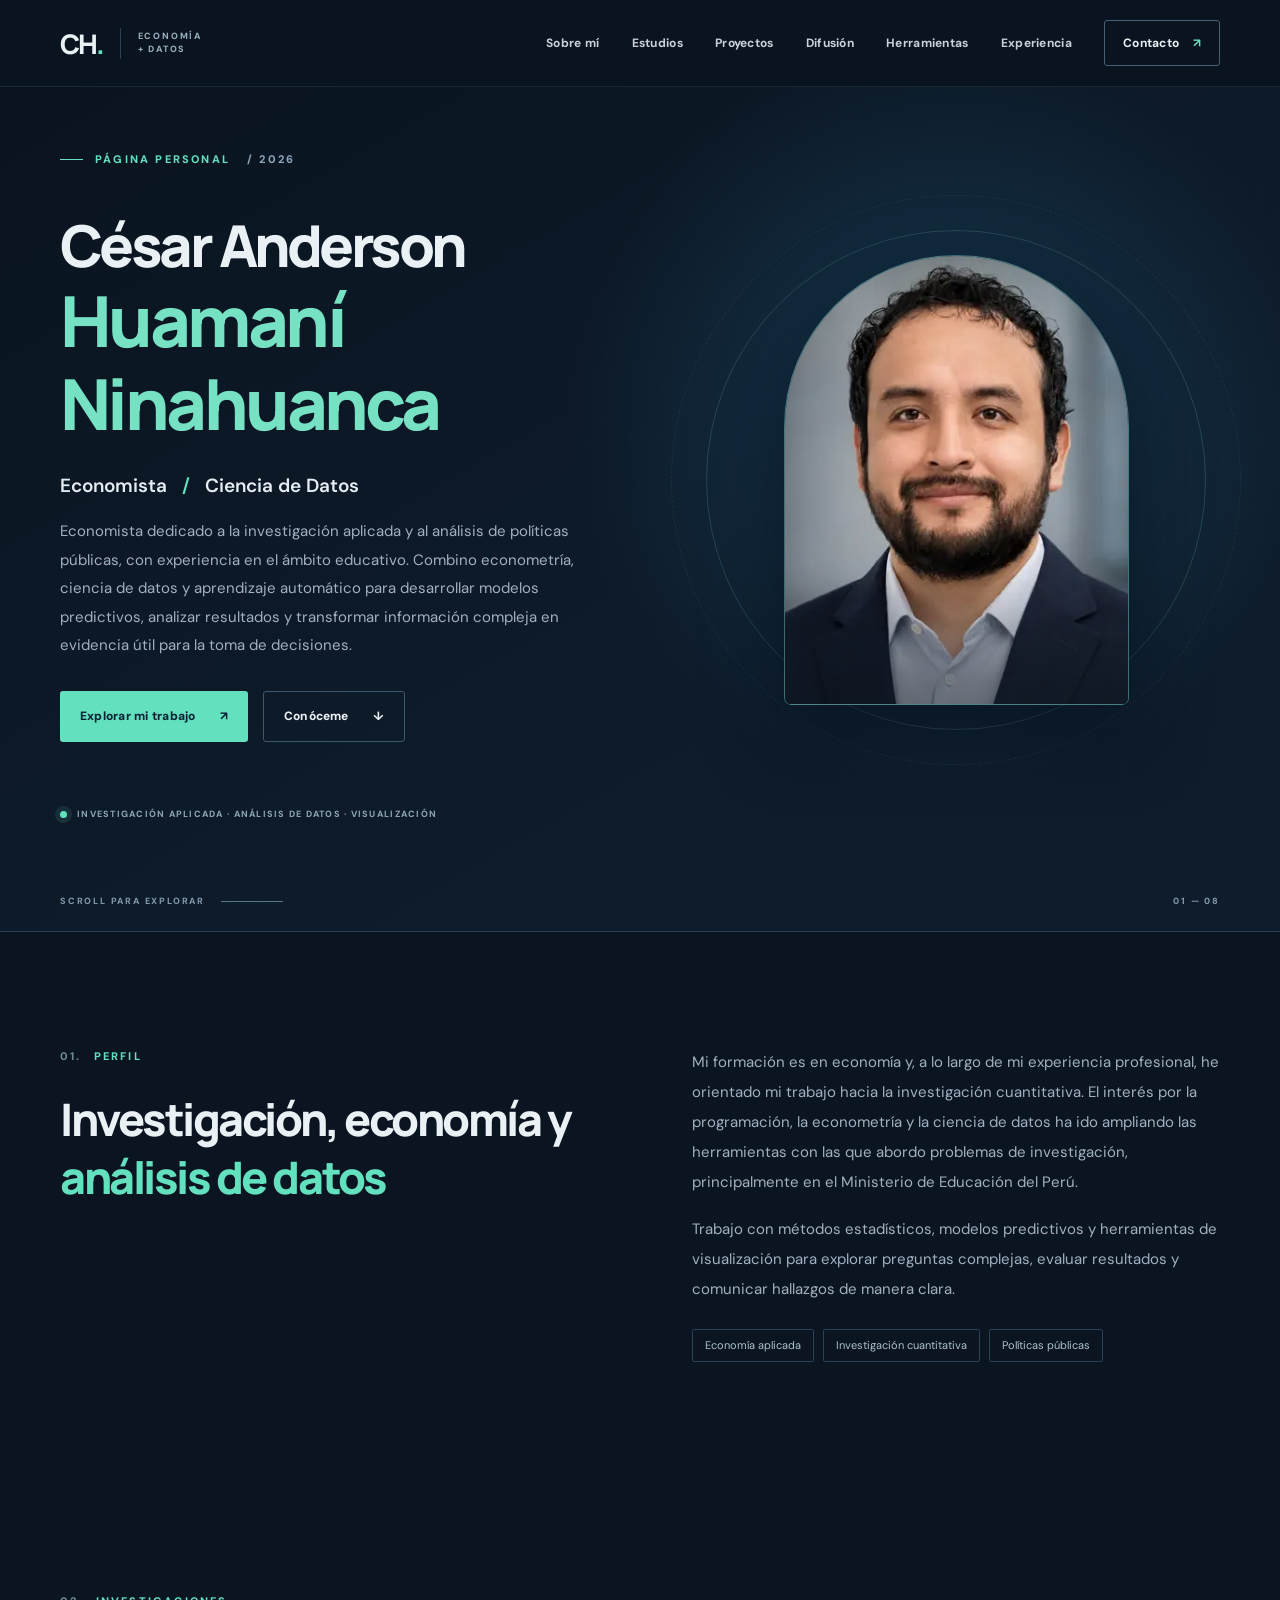
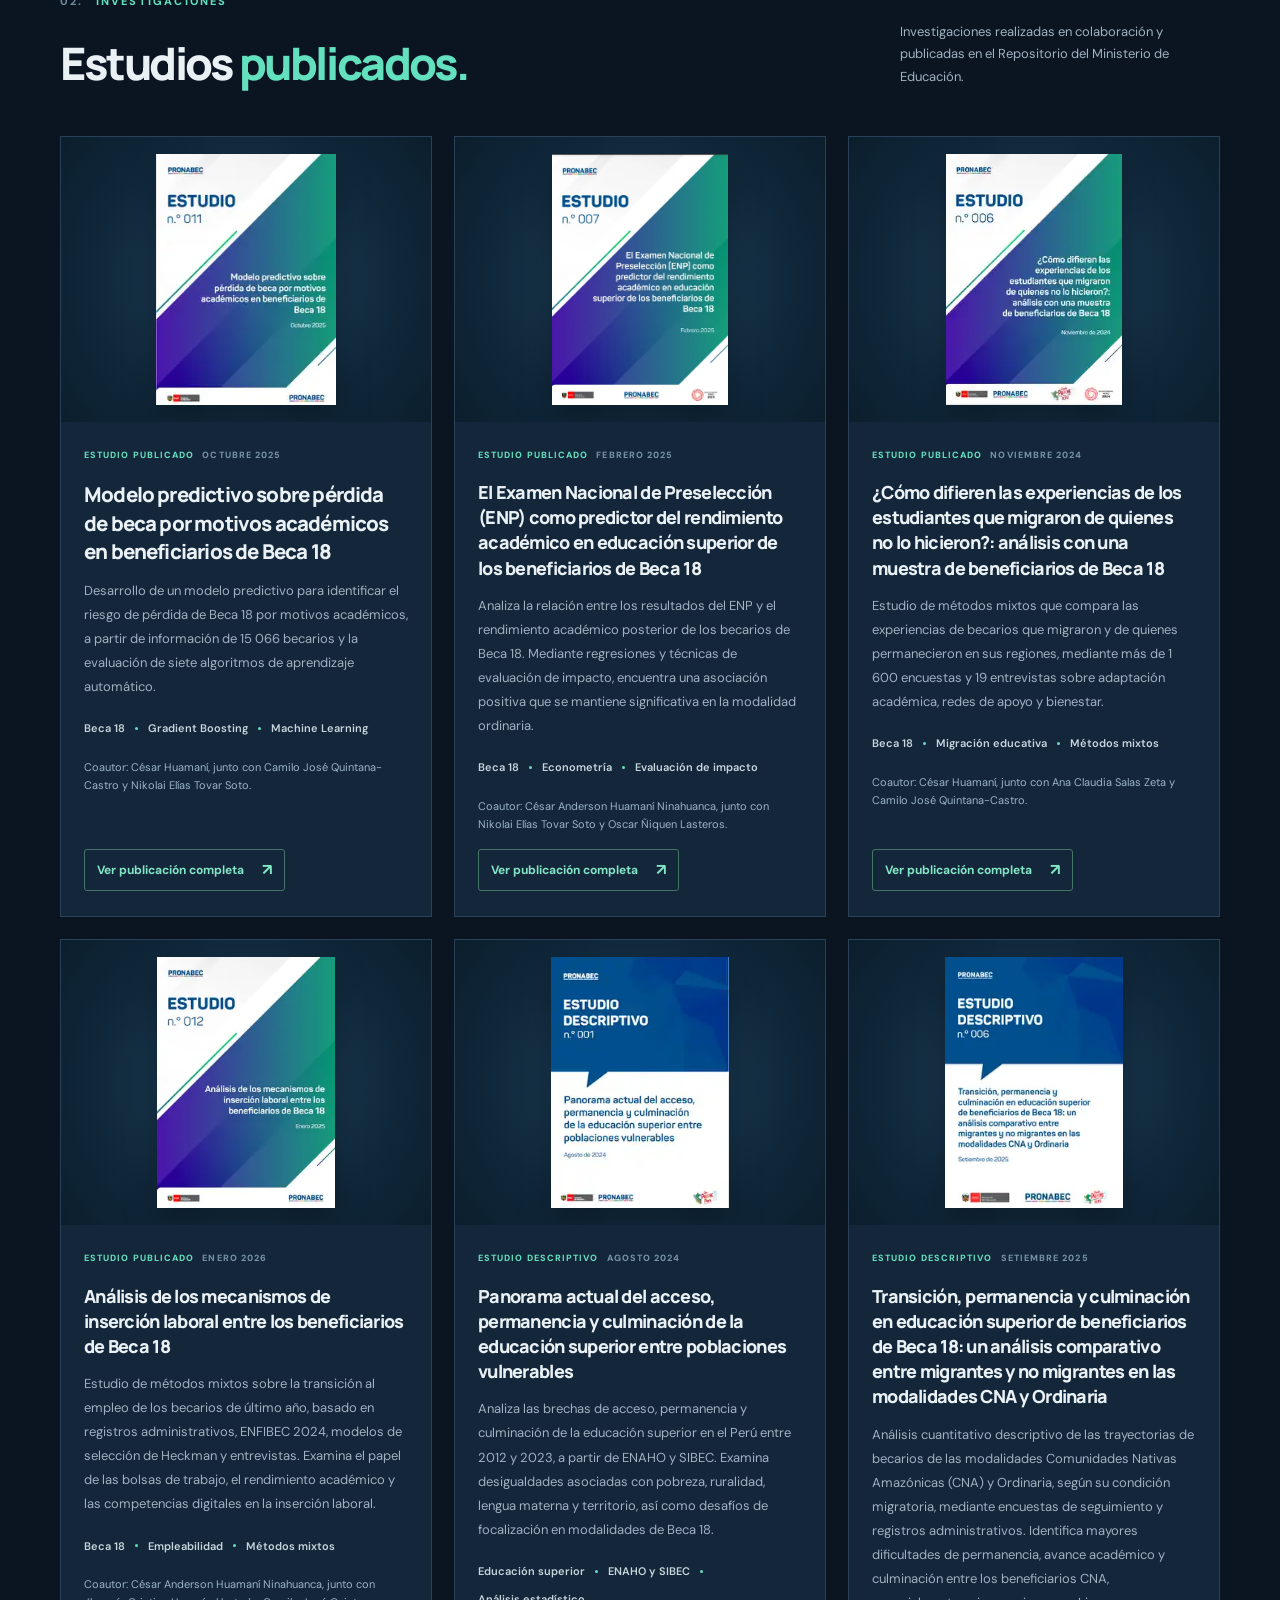
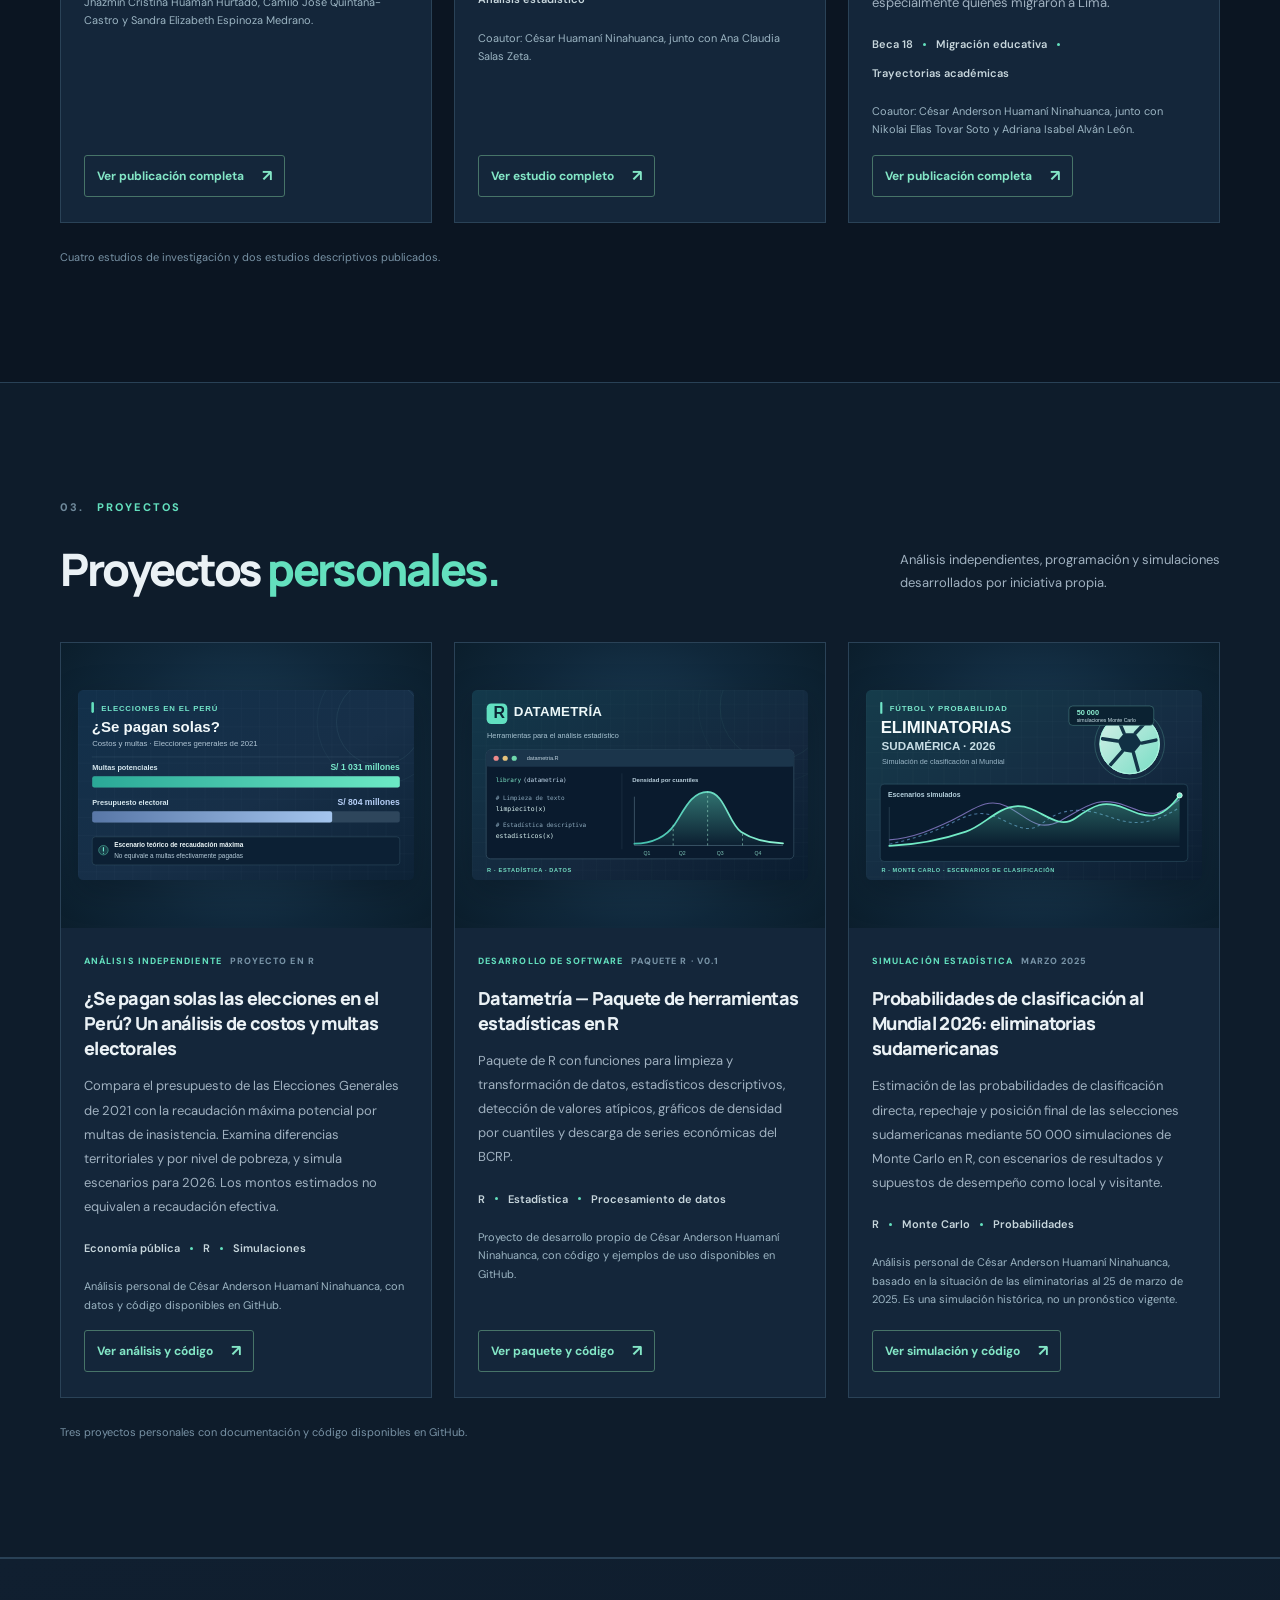
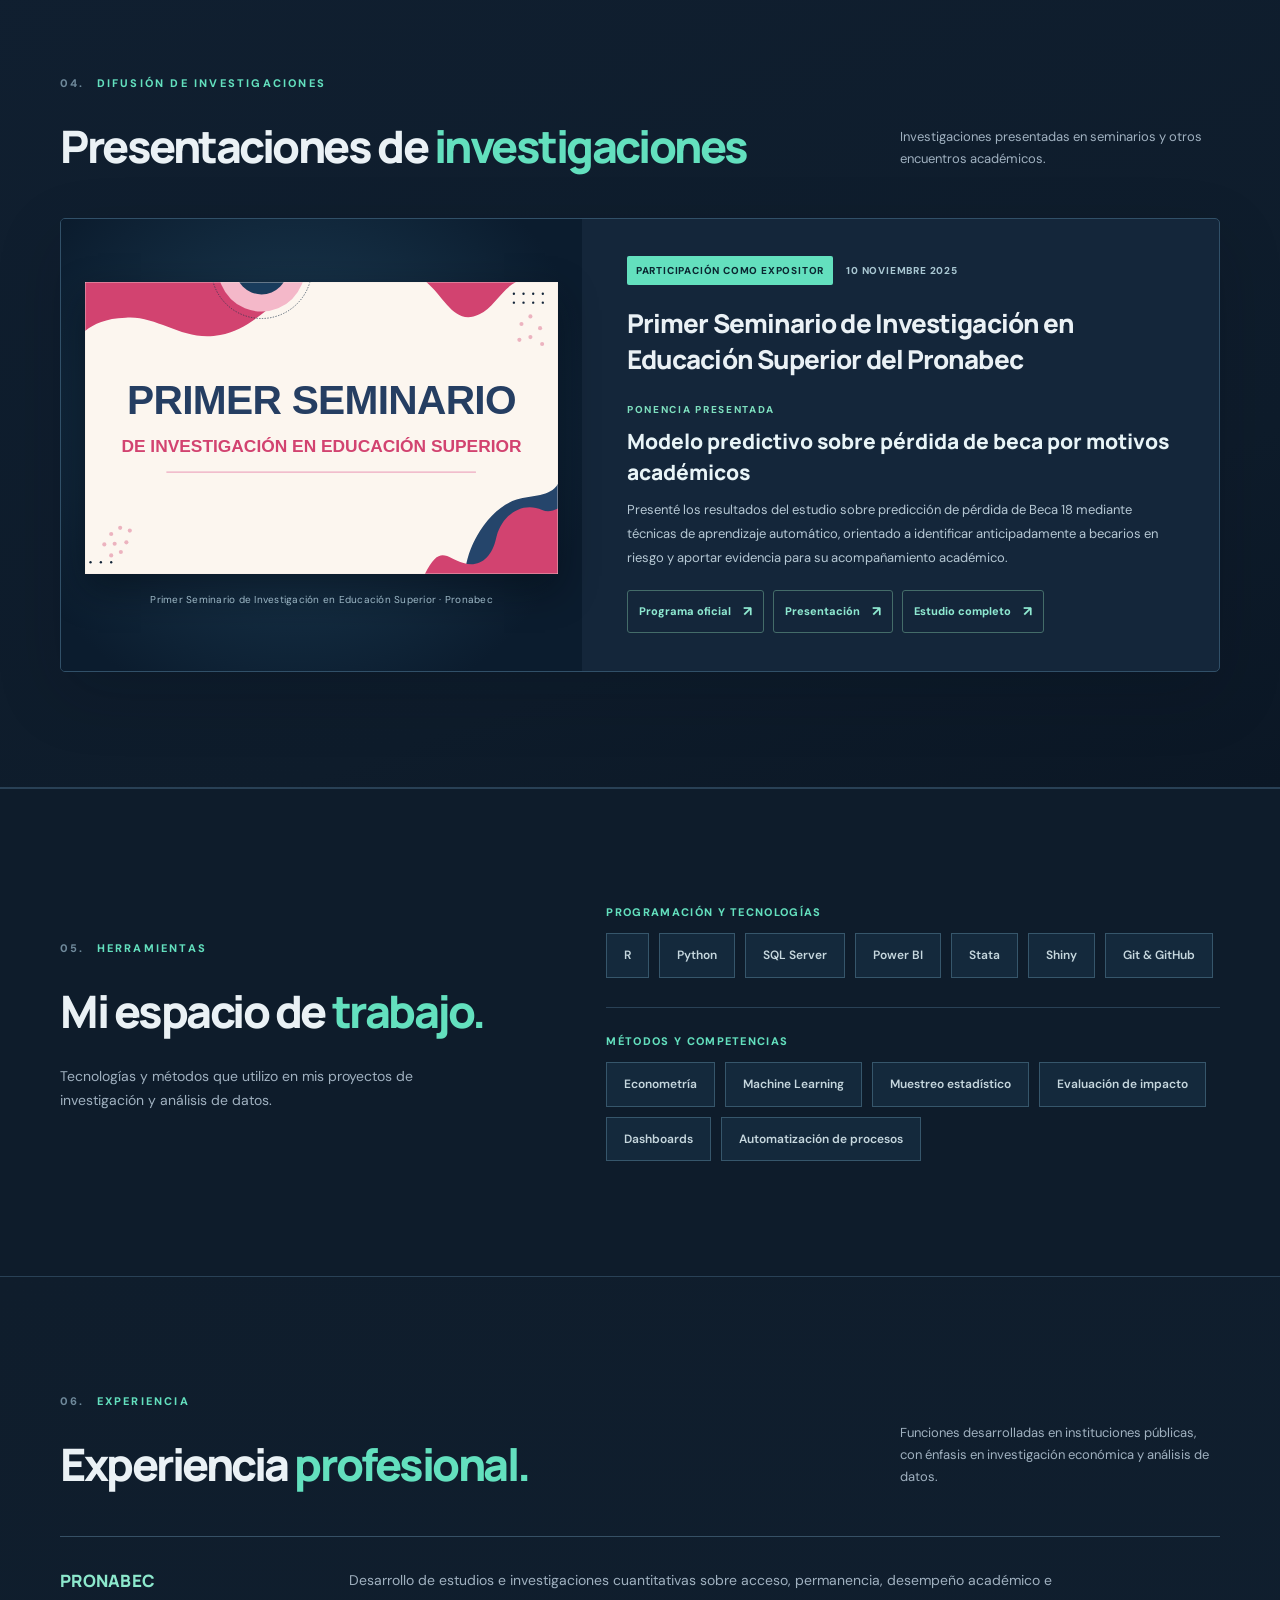
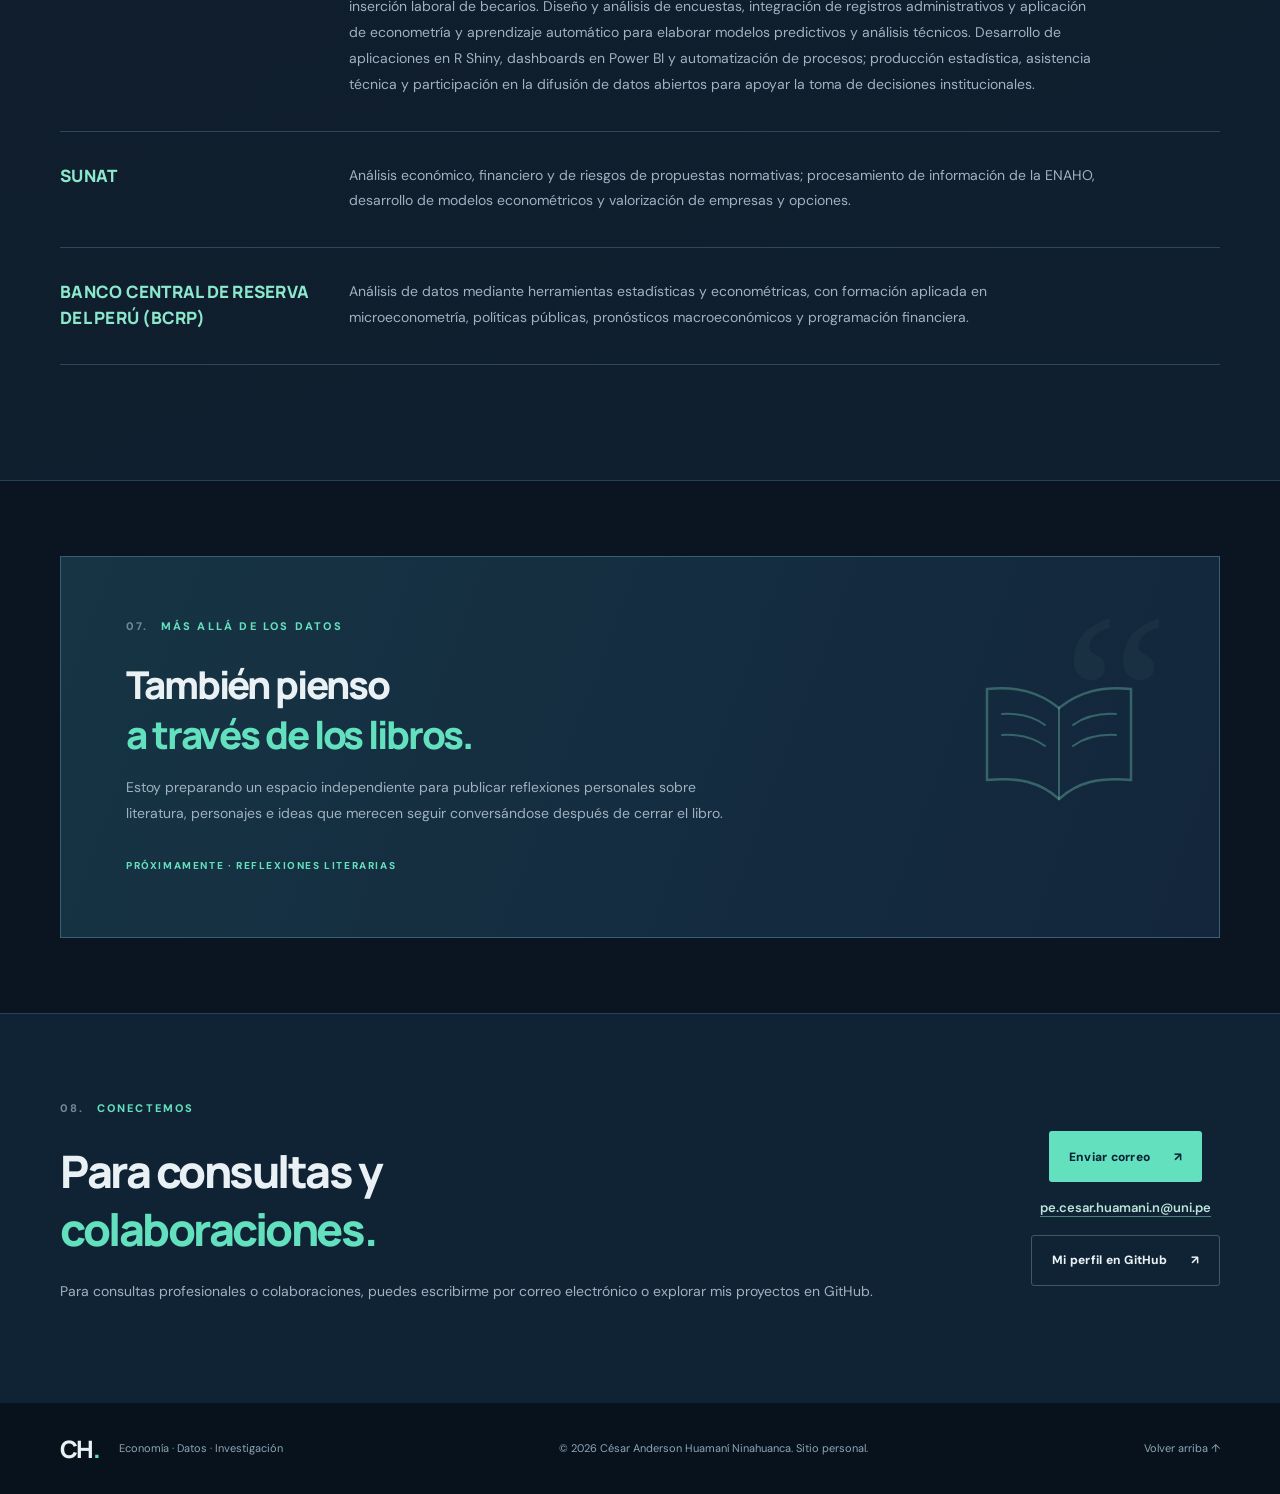
==== index.html @ 88f5f8b2 "Separar portafolio en secciones de estudios publicados y proyectos personales" ====
<!doctype html>
<html lang="es">
<head>
  <meta charset="utf-8">
  <meta name="viewport" content="width=device-width, initial-scale=1">
  <meta name="theme-color" content="#0b1522">
  <meta name="description" content="Portafolio de César Anderson Huamaní Ninahuanca: economía aplicada, investigación cuantitativa, ciencia de datos y visualización de información.">
  <meta property="og:type" content="website">
  <meta property="og:title" content="César Anderson Huamaní Ninahuanca | Economía & Ciencia de Datos">
  <meta property="og:description" content="Investigación cuantitativa, modelos predictivos y datos para comprender problemas reales.">
  <meta property="og:url" content="https://cesarahn.github.io/">
  <title>César Anderson Huamaní Ninahuanca — Economía & Ciencia de Datos</title>
  <link rel="icon" type="image/svg+xml" href="favicon.svg">
  <link rel="preconnect" href="https://fonts.googleapis.com">
  <link rel="preconnect" href="https://fonts.gstatic.com" crossorigin>
  <link href="https://fonts.googleapis.com/css2?family=DM+Sans:wght@400;500;600;700&family=Manrope:wght@400;500;600;700;800&display=swap" rel="stylesheet">
  <link rel="stylesheet" href="styles.css?v=20261116-estudios-proyectos">
  <script src="script.js" defer></script>
</head>
<body>
  <a class="skip-link" href="#inicio">Saltar al contenido</a>
  <div class="reading-progress" aria-hidden="true"></div>
  <header class="header" id="top">
    <div class="container header-inner">
      <a class="brand" href="#inicio" aria-label="César Anderson Huamaní Ninahuanca — Ir al inicio">
        <span class="brand-mark">CH<span class="brand-dot">.</span></span>
        <span class="brand-rule"></span>
        <span class="brand-caption">ECONOMÍA<br>+ DATOS</span>
      </a>
      <button class="menu-toggle" aria-expanded="false" aria-controls="nav-principal" aria-label="Abrir menú">
        <span></span><span></span><span></span>
      </button>
      <nav class="nav" id="nav-principal" aria-label="Navegación principal">
        <a href="#sobre-mi">Sobre mí</a>
        <a href="#estudios">Estudios</a>
        <a href="#proyectos">Proyectos</a>
        <a href="#difusion">Difusión</a>
        <a href="#herramientas">Herramientas</a>
        <a href="#experiencia">Experiencia</a>
        <a class="nav-contact" href="#contacto">Contacto <span aria-hidden="true">↗</span></a>
      </nav>
    </div>
  </header>

  <main id="inicio">
    <section class="hero">
      <div class="hero-pattern" aria-hidden="true"></div>
      <div class="container hero-grid">
        <div class="hero-copy">
          <div class="eyebrow"><span class="eyebrow-line"></span> PÁGINA PERSONAL <span class="eyebrow-year">/ 2026</span></div>
          <h1 class="hero-name"><span class="name-line name-given">César Anderson</span><span class="name-line name-middle">Huamaní</span><span class="name-line name-last">Ninahuanca</span></h1>
          <p class="hero-role">Economista <span class="role-separator">/</span> Ciencia de Datos</p>
          <p class="hero-description">Economista dedicado a la investigación aplicada y al análisis de políticas públicas, con experiencia en el ámbito educativo. Combino econometría, ciencia de datos y aprendizaje automático para desarrollar modelos predictivos, analizar resultados y transformar información compleja en evidencia útil para la toma de decisiones.</p>
          <div class="hero-actions">
            <a class="button button-primary" href="#estudios">Explorar mi trabajo <span aria-hidden="true">↗</span></a>
            <a class="button button-quiet" href="#sobre-mi">Conóceme <span aria-hidden="true">↓</span></a>
          </div>
          <div class="hero-bottom"><span class="pulse"></span> INVESTIGACIÓN APLICADA · ANÁLISIS DE DATOS · VISUALIZACIÓN</div>
        </div>
        <div class="hero-art" aria-label="Fotografía de perfil">
          <div class="art-orbit orbit-one" aria-hidden="true"></div>
          <div class="art-orbit orbit-two" aria-hidden="true"></div>
          <div class="portrait-frame">
            <div class="portrait-placeholder" id="portrait-fallback" aria-hidden="true">CH</div>
            <img class="portrait-photo" id="portrait-photo" src="assets/retrato-cesar-huamani.webp" alt="Retrato profesional de César Anderson Huamaní Ninahuanca" width="480" height="480" loading="eager" fetchpriority="high" decoding="async">
          </div>
        </div>
      </div>
      <div class="container hero-index"><span>SCROLL PARA EXPLORAR</span><span class="scroll-line"></span><span>01 — 08</span></div>
    </section>

    <section class="section section-about" id="sobre-mi">
      <div class="container about-grid">
        <div>
          <p class="section-kicker"><span>01.</span> PERFIL</p>
          <h2>Investigación, economía y<br><em>análisis de datos</em></h2>
        </div>
        <div class="about-copy">
          <p>Mi formación es en economía y, a lo largo de mi experiencia profesional, he orientado mi trabajo hacia la investigación cuantitativa. El interés por la programación, la econometría y la ciencia de datos ha ido ampliando las herramientas con las que abordo problemas de investigación, principalmente en el Ministerio de Educación del Perú.</p>
          <p>Trabajo con métodos estadísticos, modelos predictivos y herramientas de visualización para explorar preguntas complejas, evaluar resultados y comunicar hallazgos de manera clara.</p>
          <div class="about-tags"><span>Economía aplicada</span><span>Investigación cuantitativa</span><span>Políticas públicas</span></div>
        </div>
      </div>
    </section>


    <section class="section section-work section-studies" id="estudios">
      <div class="container">
        <div class="section-heading">
          <div>
            <p class="section-kicker"><span>02.</span> INVESTIGACIONES</p>
            <h2>Estudios <em>publicados.</em></h2>
          </div>
          <p>Investigaciones realizadas en colaboración y publicadas en el Repositorio del Ministerio de Educación.</p>
        </div>
        <div class="projects-grid">
          <article class="project-card project-primary">
            <div class="project-art project-art-cover">
              <img src="assets/estudio-011-portada.webp" alt="Portada del Estudio n.º 011 del Pronabec: Modelo predictivo sobre pérdida de beca por motivos académicos en beneficiarios de Beca 18, octubre de 2025" loading="lazy" width="220" height="306">
            </div>
            <div class="project-content">
              <div class="project-meta"><span>ESTUDIO PUBLICADO</span><span>OCTUBRE 2025</span></div>
              <h3>Modelo predictivo sobre pérdida de beca por motivos académicos en beneficiarios de Beca 18</h3>
              <p>Desarrollo de un modelo predictivo para identificar el riesgo de pérdida de Beca 18 por motivos académicos, a partir de información de 15 066 becarios y la evaluación de siete algoritmos de aprendizaje automático.</p>
              <div class="project-tools"><span>Beca 18</span> <i></i> <span>Gradient Boosting</span> <i></i> <span>Machine Learning</span></div>
              <p class="project-authorship">Coautor: César Huamaní, junto con Camilo José Quintana-Castro y Nikolai Elías Tovar Soto.</p>
              <a class="project-publication-link" href="https://repositorio.minedu.gob.pe/handle/20.500.12799/11740" target="_blank" rel="noopener noreferrer" aria-label="Ver estudio publicado en el Repositorio del Ministerio de Educación (se abre en otra pestaña)">Ver publicación completa <span aria-hidden="true">↗</span></a>
            </div>
          </article>
          <article class="project-card project-study-enp">
            <div class="project-art project-art-cover">
              <img src="assets/estudio-007-portada.webp" alt="Portada del Estudio n.º 007 del Pronabec: El Examen Nacional de Preselección como predictor del rendimiento académico de beneficiarios de Beca 18, febrero de 2025" loading="lazy" width="420" height="599">
            </div>
            <div class="project-content">
              <div class="project-meta"><span>ESTUDIO PUBLICADO</span><span>FEBRERO 2025</span></div>
              <h3>El Examen Nacional de Preselección (ENP) como predictor del rendimiento académico en educación superior de los beneficiarios de Beca 18</h3>
              <p>Analiza la relación entre los resultados del ENP y el rendimiento académico posterior de los becarios de Beca 18. Mediante regresiones y técnicas de evaluación de impacto, encuentra una asociación positiva que se mantiene significativa en la modalidad ordinaria.</p>
              <div class="project-tools"><span>Beca 18</span> <i></i> <span>Econometría</span> <i></i> <span>Evaluación de impacto</span></div>
              <p class="project-authorship">Coautor: César Anderson Huamaní Ninahuanca, junto con Nikolai Elías Tovar Soto y Oscar Ñiquen Lasteros.</p>
              <a class="project-publication-link" href="https://repositorio.minedu.gob.pe/handle/20.500.12799/11343" target="_blank" rel="noopener noreferrer" aria-label="Ver estudio del ENP publicado en el Repositorio del Ministerio de Educación (se abre en otra pestaña)">Ver publicación completa <span aria-hidden="true">↗</span></a>
            </div>
          </article>
          <article class="project-card project-study-migration">
            <div class="project-art project-art-cover">
              <img src="assets/estudio-006-portada.webp" alt="Portada del Estudio n.º 006 del Pronabec: ¿Cómo difieren las experiencias de los estudiantes que migraron de quienes no lo hicieron?, noviembre de 2024" loading="lazy" width="240" height="344">
            </div>
            <div class="project-content">
              <div class="project-meta"><span>ESTUDIO PUBLICADO</span><span>NOVIEMBRE 2024</span></div>
              <h3>¿Cómo difieren las experiencias de los estudiantes que migraron de quienes no lo hicieron?: análisis con una muestra de beneficiarios de Beca 18</h3>
              <p>Estudio de métodos mixtos que compara las experiencias de becarios que migraron y de quienes permanecieron en sus regiones, mediante más de 1 600 encuestas y 19 entrevistas sobre adaptación académica, redes de apoyo y bienestar.</p>
              <div class="project-tools"><span>Beca 18</span> <i></i> <span>Migración educativa</span> <i></i> <span>Métodos mixtos</span></div>
              <p class="project-authorship">Coautor: César Huamaní, junto con Ana Claudia Salas Zeta y Camilo José Quintana-Castro.</p>
              <a class="project-publication-link" href="https://repositorio.minedu.gob.pe/handle/20.500.12799/10789" target="_blank" rel="noopener noreferrer" aria-label="Ver Estudio 006 publicado en el Repositorio del Ministerio de Educación (se abre en otra pestaña)">Ver publicación completa <span aria-hidden="true">↗</span></a>
            </div>
          </article>
          <article class="project-card project-study-employment">
            <div class="project-art project-art-cover">
              <img src="assets/estudio-012-portada.webp" alt="Portada del Estudio n.º 012 del Pronabec: Análisis de los mecanismos de inserción laboral entre los beneficiarios de Beca 18; la portada indica enero de 2025" loading="lazy" width="240" height="340">
            </div>
            <div class="project-content">
              <div class="project-meta"><span>ESTUDIO PUBLICADO</span><span>ENERO 2026</span></div>
              <h3>Análisis de los mecanismos de inserción laboral entre los beneficiarios de Beca 18</h3>
              <p>Estudio de métodos mixtos sobre la transición al empleo de los becarios de último año, basado en registros administrativos, ENFIBEC 2024, modelos de selección de Heckman y entrevistas. Examina el papel de las bolsas de trabajo, el rendimiento académico y las competencias digitales en la inserción laboral.</p>
              <div class="project-tools"><span>Beca 18</span> <i></i> <span>Empleabilidad</span> <i></i> <span>Métodos mixtos</span></div>
              <p class="project-authorship">Coautor: César Anderson Huamaní Ninahuanca, junto con Jhazmín Cristina Huamán Hurtado, Camilo José Quintana-Castro y Sandra Elizabeth Espinoza Medrano.</p>
              <a class="project-publication-link" href="https://repositorio.minedu.gob.pe/handle/20.500.12799/12114" target="_blank" rel="noopener noreferrer" aria-label="Ver Estudio 012 publicado en el Repositorio del Ministerio de Educación (se abre en otra pestaña)">Ver publicación completa <span aria-hidden="true">↗</span></a>
            </div>
          </article>
          <article class="project-card project-study-migration project-study-descriptive-001">
            <div class="project-art project-art-cover">
              <img src="assets/reporte-estadistico-001-portada.webp" alt="Portada del Estudio descriptivo n.º 001 de Pronabec: Panorama actual del acceso, permanencia y culminación de la educación superior entre poblaciones vulnerables, agosto de 2024" loading="lazy" width="240" height="340">
            </div>
            <div class="project-content">
              <div class="project-meta"><span>ESTUDIO DESCRIPTIVO</span><span>AGOSTO 2024</span></div>
              <h3>Panorama actual del acceso, permanencia y culminación de la educación superior entre poblaciones vulnerables</h3>
              <p>Analiza las brechas de acceso, permanencia y culminación de la educación superior en el Perú entre 2012 y 2023, a partir de ENAHO y SIBEC. Examina desigualdades asociadas con pobreza, ruralidad, lengua materna y territorio, así como desafíos de focalización en modalidades de Beca 18.</p>
              <div class="project-tools"><span>Educación superior</span> <i></i> <span>ENAHO y SIBEC</span> <i></i> <span>Análisis estadístico</span></div>
              <p class="project-authorship">Coautor: César Huamaní Ninahuanca, junto con Ana Claudia Salas Zeta.</p>
              <a class="project-publication-link" href="https://repositorio.minedu.gob.pe/handle/20.500.12799/10666" target="_blank" rel="noopener noreferrer" aria-label="Ver Estudio descriptivo 001 publicado en el Repositorio del Ministerio de Educación (se abre en otra pestaña)">Ver estudio completo <span aria-hidden="true">↗</span></a>
            </div>
          </article>
          <article class="project-card project-study-migration project-study-cna">
            <div class="project-art project-art-cover">
              <img src="assets/estudio-descriptivo-006-portada.webp" alt="Portada del Estudio descriptivo n.º 006 de Pronabec: Transición, permanencia y culminación en educación superior de beneficiarios de Beca 18, setiembre de 2025" loading="lazy" width="220" height="311">
            </div>
            <div class="project-content">
              <div class="project-meta"><span>ESTUDIO DESCRIPTIVO</span><span>SETIEMBRE 2025</span></div>
              <h3>Transición, permanencia y culminación en educación superior de beneficiarios de Beca 18: un análisis comparativo entre migrantes y no migrantes en las modalidades CNA y Ordinaria</h3>
              <p>Análisis cuantitativo descriptivo de las trayectorias de becarios de las modalidades Comunidades Nativas Amazónicas (CNA) y Ordinaria, según su condición migratoria, mediante encuestas de seguimiento y registros administrativos. Identifica mayores dificultades de permanencia, avance académico y culminación entre los beneficiarios CNA, especialmente quienes migraron a Lima.</p>
              <div class="project-tools"><span>Beca 18</span> <i></i> <span>Migración educativa</span> <i></i> <span>Trayectorias académicas</span></div>
              <p class="project-authorship">Coautor: César Anderson Huamaní Ninahuanca, junto con Nikolai Elías Tovar Soto y Adriana Isabel Alván León.</p>
              <a class="project-publication-link" href="https://repositorio.minedu.gob.pe/handle/20.500.12799/11707" target="_blank" rel="noopener noreferrer" aria-label="Ver estudio descriptivo 006 publicado en el Repositorio del Ministerio de Educación (se abre en otra pestaña)">Ver publicación completa <span aria-hidden="true">↗</span></a>
            </div>
          </article>
        </div>
        <p class="projects-note">Cuatro estudios de investigación y dos estudios descriptivos publicados.</p>
      </div>
    </section>

    <section class="section section-work section-projects" id="proyectos">
      <div class="container">
        <div class="section-heading">
          <div>
            <p class="section-kicker"><span>03.</span> PROYECTOS</p>
            <h2>Proyectos <em>personales.</em></h2>
          </div>
          <p>Análisis independientes, programación y simulaciones desarrollados por iniciativa propia.</p>
        </div>
        <div class="projects-grid">
          <article class="project-card project-independent">
            <div class="project-art project-art-election">
              <img src="assets/elecciones-costos-multas.svg" alt="Gráfico del análisis electoral 2021: multas potenciales de S/ 1 031 millones frente a un presupuesto electoral de S/ 804 millones; no es recaudación efectiva" loading="lazy" width="780" height="440">
            </div>
            <div class="project-content">
              <div class="project-meta"><span>ANÁLISIS INDEPENDIENTE</span><span>PROYECTO EN R</span></div>
              <h3>¿Se pagan solas las elecciones en el Perú? Un análisis de costos y multas electorales</h3>
              <p>Compara el presupuesto de las Elecciones Generales de 2021 con la recaudación máxima potencial por multas de inasistencia. Examina diferencias territoriales y por nivel de pobreza, y simula escenarios para 2026. Los montos estimados no equivalen a recaudación efectiva.</p>
              <div class="project-tools"><span>Economía pública</span> <i></i> <span>R</span> <i></i> <span>Simulaciones</span></div>
              <p class="project-authorship">Análisis personal de César Anderson Huamaní Ninahuanca, con datos y código disponibles en GitHub.</p>
              <a class="project-publication-link" href="https://github.com/CesarAHN/se-pagan-solas-las-elecciones-en-el-peru-un-analisis-de-costos-y-multas-electorales" target="_blank" rel="noopener noreferrer" aria-label="Consultar análisis y código en GitHub (se abre en otra pestaña)">Ver análisis y código <span aria-hidden="true">↗</span></a>
            </div>
          </article>
          <article class="project-card project-datametria">
            <div class="project-art project-art-datametria">
              <img src="assets/datametria-r.svg" alt="Ilustración original del paquete Datametría: consola de R y curva de densidad estadística con divisiones por cuantiles" loading="lazy" width="780" height="440">
            </div>
            <div class="project-content">
              <div class="project-meta"><span>DESARROLLO DE SOFTWARE</span><span>PAQUETE R · V0.1</span></div>
              <h3>Datametría — Paquete de herramientas estadísticas en R</h3>
              <p>Paquete de R con funciones para limpieza y transformación de datos, estadísticos descriptivos, detección de valores atípicos, gráficos de densidad por cuantiles y descarga de series económicas del BCRP.</p>
              <div class="project-tools"><span>R</span> <i></i> <span>Estadística</span> <i></i> <span>Procesamiento de datos</span></div>
              <p class="project-authorship">Proyecto de desarrollo propio de César Anderson Huamaní Ninahuanca, con código y ejemplos de uso disponibles en GitHub.</p>
              <a class="project-publication-link" href="https://github.com/CesarAHN/datametria" target="_blank" rel="noopener noreferrer" aria-label="Ver paquete Datametría y su código en GitHub (se abre en otra pestaña)">Ver paquete y código <span aria-hidden="true">↗</span></a>
            </div>
          </article>
          <article class="project-card project-worldcup">
            <div class="project-art project-art-worldcup">
              <img src="assets/eliminatorias-montecarlo.svg" alt="Ilustración original de un balón de fútbol y una gráfica de distribuciones de probabilidad, con la etiqueta 50 000 simulaciones de Monte Carlo" loading="lazy" width="780" height="440">
            </div>
            <div class="project-content">
              <div class="project-meta"><span>SIMULACIÓN ESTADÍSTICA</span><span>MARZO 2025</span></div>
              <h3>Probabilidades de clasificación al Mundial 2026: eliminatorias sudamericanas</h3>
              <p>Estimación de las probabilidades de clasificación directa, repechaje y posición final de las selecciones sudamericanas mediante 50 000 simulaciones de Monte Carlo en R, con escenarios de resultados y supuestos de desempeño como local y visitante.</p>
              <div class="project-tools"><span>R</span> <i></i> <span>Monte Carlo</span> <i></i> <span>Probabilidades</span></div>
              <p class="project-authorship">Análisis personal de César Anderson Huamaní Ninahuanca, basado en la situación de las eliminatorias al 25 de marzo de 2025. Es una simulación histórica, no un pronóstico vigente.</p>
              <a class="project-publication-link" href="https://github.com/CesarAHN/probabilidades-eliminatorias-sudamerica-mundial-2026" target="_blank" rel="noopener noreferrer" aria-label="Ver análisis probabilístico y código de simulación en GitHub (se abre en otra pestaña)">Ver simulación y código <span aria-hidden="true">↗</span></a>
            </div>
          </article>
        </div>
        <p class="projects-note">Tres proyectos personales con documentación y código disponibles en GitHub.</p>
      </div>
    </section>


    <section class="section section-diffusion" id="difusion" aria-labelledby="difusion-title">
      <div class="container">
        <div class="section-heading">
          <div>
            <p class="section-kicker"><span>04.</span> DIFUSIÓN DE INVESTIGACIONES</p>
            <h2 id="difusion-title">Presentaciones de <em>investigaciones</em></h2>
          </div>
          <p>Investigaciones presentadas en seminarios y otros encuentros académicos.</p>
        </div>
        <article class="diffusion-feature">
          <div class="diffusion-visual">
            <img src="assets/seminario-investigacion-2025.svg" alt="Composición gráfica del Primer Seminario de Investigación en Educación Superior del Pronabec, basada en el afiche del evento" loading="lazy" width="686" height="424">
            <p class="diffusion-image-note">Primer Seminario de Investigación en Educación Superior · Pronabec</p>
          </div>
          <div class="diffusion-content">
            <div class="diffusion-meta"><span>PARTICIPACIÓN COMO EXPOSITOR</span><time datetime="2025-11-10">10 NOVIEMBRE 2025</time></div>
            <h3>Primer Seminario de Investigación en Educación Superior del Pronabec</h3>
            <p class="diffusion-field-title">PONENCIA PRESENTADA</p>
            <h4>Modelo predictivo sobre pérdida de beca por motivos académicos</h4>
            <p class="diffusion-description">Presenté los resultados del estudio sobre predicción de pérdida de Beca 18 mediante técnicas de aprendizaje automático, orientado a identificar anticipadamente a becarios en riesgo y aportar evidencia para su acompañamiento académico.</p>
            <div class="diffusion-links">
              <a href="https://www.pronabec.gob.pe/wp-content/uploads/2025/11/Programa-Primer-Seminario-de-Investigacion-Pronabec.pdf" target="_blank" rel="noopener noreferrer">Programa oficial <span aria-hidden="true">↗</span></a>
              <a href="https://www.pronabec.gob.pe/wp-content/uploads/2025/11/Modelo-predictivo-sobre-perdida-de-beca-por-motivos-academicos.pptx" target="_blank" rel="noopener noreferrer">Presentación <span aria-hidden="true">↗</span></a>
              <a href="https://repositorio.minedu.gob.pe/handle/20.500.12799/11740" target="_blank" rel="noopener noreferrer">Estudio completo <span aria-hidden="true">↗</span></a>
            </div>
          </div>
        </article>
      </div>
    </section>

    <section class="section section-tools" id="herramientas">
      <div class="container tools-grid">
        <div><p class="section-kicker"><span>05.</span> HERRAMIENTAS</p><h2>Mi espacio de <em>trabajo.</em></h2><p>Tecnologías y métodos que utilizo en mis proyectos de investigación y análisis de datos.</p></div>
        <div class="tool-categories" aria-label="Tecnologías, métodos y competencias">
          <div class="tool-category">
            <h3>PROGRAMACIÓN Y TECNOLOGÍAS</h3>
            <div class="tool-list"><span>R</span><span>Python</span><span>SQL Server</span><span>Power BI</span><span>Stata</span><span>Shiny</span><span>Git &amp; GitHub</span></div>
          </div>
          <div class="tool-category">
            <h3>MÉTODOS Y COMPETENCIAS</h3>
            <div class="tool-list"><span>Econometría</span><span>Machine Learning</span><span>Muestreo estadístico</span><span>Evaluación de impacto</span><span>Dashboards</span><span>Automatización de procesos</span></div>
          </div>
        </div>
      </div>
    </section>

    <section class="section section-experience" id="experiencia" aria-labelledby="experiencia-title">
      <div class="container">
        <div class="section-heading">
          <div>
            <p class="section-kicker"><span>06.</span> EXPERIENCIA</p>
            <h2 id="experiencia-title">Experiencia <em>profesional.</em></h2>
          </div>
          <p>Funciones desarrolladas en instituciones públicas, con énfasis en investigación económica y análisis de datos.</p>
        </div>
        <div class="experience-list">
          <article class="experience-item">
            <h3 class="experience-institution">PRONABEC</h3>
            <p>Desarrollo de estudios e investigaciones cuantitativas sobre acceso, permanencia, desempeño académico e inserción laboral de becarios. Diseño y análisis de encuestas, integración de registros administrativos y aplicación de econometría y aprendizaje automático para elaborar modelos predictivos y análisis técnicos. Desarrollo de aplicaciones en R Shiny, dashboards en Power BI y automatización de procesos; producción estadística, asistencia técnica y participación en la difusión de datos abiertos para apoyar la toma de decisiones institucionales.</p>
          </article>
          <article class="experience-item">
            <h3 class="experience-institution">SUNAT</h3>
            <p>Análisis económico, financiero y de riesgos de propuestas normativas; procesamiento de información de la ENAHO, desarrollo de modelos econométricos y valorización de empresas y opciones.</p>
          </article>
          <article class="experience-item">
            <h3 class="experience-institution">BANCO CENTRAL DE RESERVA DEL PERÚ (BCRP)</h3>
            <p>Análisis de datos mediante herramientas estadísticas y econométricas, con formación aplicada en microeconometría, políticas públicas, pronósticos macroeconómicos y programación financiera.</p>
          </article>
        </div>
      </div>
    </section>

    <section class="section section-reading" id="lecturas">
      <div class="container reading-panel">
        <div class="reading-ornament" aria-hidden="true">“</div>
        <div><p class="section-kicker"><span>07.</span> MÁS ALLÁ DE LOS DATOS</p><h2>También pienso<br><em>a través de los libros.</em></h2><p>Estoy preparando un espacio independiente para publicar reflexiones personales sobre literatura, personajes e ideas que merecen seguir conversándose después de cerrar el libro.</p><span class="coming-soon">PRÓXIMAMENTE · REFLEXIONES LITERARIAS</span></div>
        <div class="reading-symbol" aria-hidden="true"><svg viewBox="0 0 190 190" fill="none"><path d="M95 151c-19-17-40-22-72-19V41c30-3 52 3 72 19 20-16 42-22 72-19v91c-32-3-53 2-72 19Z" stroke="currentColor" stroke-width="2.5"/><path d="M95 60v91M38 66c18-1 32 3 43 11M38 87c18-1 32 3 43 11m28-21c11-8 25-12 43-11m-43 32c11-8 25-12 43-11" stroke="currentColor" stroke-width="2" stroke-linecap="round"/></svg></div>
      </div>
    </section>

    <section class="section contact" id="contacto"><div class="container contact-grid"><div><p class="section-kicker"><span>08.</span> CONECTEMOS</p><h2>Para consultas y<br><em>colaboraciones.</em></h2><p>Para consultas profesionales o colaboraciones, puedes escribirme por correo electrónico o explorar mis proyectos en GitHub.</p></div><div class="contact-action"><a href="mailto:pe.cesar.huamani.n@uni.pe" class="button button-primary">Enviar correo <span aria-hidden="true">↗</span></a><a href="mailto:pe.cesar.huamani.n@uni.pe" class="contact-email">pe.cesar.huamani.n@uni.pe</a><a href="https://github.com/CesarAHN" target="_blank" rel="noopener noreferrer" class="button button-quiet">Mi perfil en GitHub <span aria-hidden="true">↗</span></a></div></div></section>
  </main>
  <footer class="footer"><div class="container footer-inner"><div><span class="footer-brand">CH<span>.</span></span><span>Economía · Datos · Investigación</span></div><p>© <span id="year">2026</span> César Anderson Huamaní Ninahuanca. Sitio personal.</p><a href="#top">Volver arriba ↑</a></div></footer>
</body>
</html>
---- styles.css ----
:root{color-scheme:dark;--bg:#0b1522;--bg2:#0e1c2b;--panel:#14263a;--panel2:#172d43;--line:#294156;--text:#eaf1f5;--muted:#a0b1c0;--accent:#63e0be;--accent2:#8ce8cc;--max:1160px;--font:"DM Sans",sans-serif;--display:"Manrope",sans-serif}*{box-sizing:border-box}html{scroll-behavior:smooth;scroll-padding-top:90px}body{margin:0;background:var(--bg);color:var(--text);font-family:var(--font);line-height:1.7;-webkit-font-smoothing:antialiased}a{color:inherit;text-decoration:none}button{font:inherit}::selection{background:var(--accent);color:#071722}.container{width:min(calc(100% - 64px),var(--max));margin-inline:auto}.skip-link{position:fixed;top:-80px;left:24px;z-index:20;padding:12px;background:var(--accent);color:#071722}.skip-link:focus{top:16px}.reading-progress{height:2px;background:var(--accent);position:fixed;left:0;top:0;width:0;z-index:100}.header{position:sticky;top:0;z-index:50;background:rgba(11,21,34,.88);border-bottom:1px solid rgba(143,182,202,.11);backdrop-filter:blur(20px)}.header-inner{height:86px;display:flex;align-items:center;justify-content:space-between;gap:24px}.brand{display:flex;align-items:center;gap:17px}.brand-mark{font:800 27px/1 var(--display);letter-spacing:-.08em}.brand-dot,.period,.footer-brand span{color:var(--accent)}.brand-rule{height:31px;width:1px;background:var(--line)}.brand-caption{font-size:9px;line-height:1.4;font-weight:800;letter-spacing:.2em;color:#9aafbe}.nav{display:flex;align-items:center;gap:32px}.nav a{font-size:12px;font-weight:700;letter-spacing:.025em;color:#c7d2db;transition:color .2s}.nav a:hover,.nav a:focus-visible{color:var(--accent)}.nav .nav-contact{padding:12px 18px;border:1px solid #456176;border-radius:3px;color:var(--text)}.nav-contact span{color:var(--accent);margin-left:10px}.menu-toggle{display:none}.hero{position:relative;overflow:hidden;background:radial-gradient(circle at 74% 39%,#173952 0,transparent 35%),linear-gradient(150deg,#0a1420,#0e1c2b 70%);border-bottom:1px solid var(--line)}.hero-pattern{position:absolute;inset:0;opacity:.25;pointer-events:none;background-image:linear-gradient(#67809614 1px,transparent 1px),linear-gradient(90deg,#67809614 1px,transparent 1px);background-size:70px 70px;mask-image:linear-gradient(90deg,transparent 28%,black)}.hero-grid{min-height:665px;display:grid;grid-template-columns:1.07fr .93fr;gap:25px;align-items:center;position:relative}.hero-copy{padding:63px 0 50px;position:relative;z-index:2}.eyebrow,.section-kicker{font-size:11px;font-weight:800;letter-spacing:.2em;color:var(--accent);display:flex;align-items:center;gap:12px}.eyebrow-line{display:inline-block;width:23px;height:1px;background:var(--accent)}.eyebrow-year{color:#8ea5b9;margin-left:5px}.hero-intro{font-size:20px;color:#becbd5;margin:35px 0 4px}.hero h1{font:800 clamp(62px,7vw,100px)/1.09 var(--display);letter-spacing:-.08em;margin:0}.hero h1>span:first-child{color:transparent;-webkit-text-stroke:1.5px #bfd0db}.hero h1 .period{margin-left:2px}.hero-role{font-size:19px;font-weight:600;margin:25px 0 15px;color:#e6edf4}.role-separator{margin:0 10px;color:var(--accent)}.hero-description{font-size:15px;max-width:525px;color:var(--muted);line-height:1.9;margin:0 0 31px}.hero-actions{display:flex;gap:15px;flex-wrap:wrap}.button{display:inline-flex;align-items:center;justify-content:space-between;gap:24px;min-height:51px;padding:13px 20px;font-size:12px;font-weight:800;letter-spacing:.02em;border-radius:3px;transition:transform .2s,background .2s,border-color .2s}.button:hover{transform:translateY(-3px)}.button-primary{background:var(--accent);color:#082235}.button-primary:hover{background:#94f5d7}.button-quiet{border:1px solid #3c586e;color:var(--text)}.button-quiet:hover{border-color:var(--accent)}.hero-bottom{display:flex;align-items:center;gap:10px;color:#8ba3b3;font-size:9px;letter-spacing:.14em;font-weight:800;margin-top:65px}.pulse{display:inline-block;width:7px;height:7px;background:var(--accent);border-radius:50%;box-shadow:0 0 0 5px #63e0be1c}.hero-art{height:580px;position:relative;display:flex;justify-content:center;align-items:center}.portrait-frame{height:450px;width:345px;position:relative;z-index:2;overflow:hidden;border:1px solid rgba(136,221,205,.36);border-radius:190px 190px 8px 8px;background:linear-gradient(160deg,#2c5361 0%,#132c40 80%);box-shadow:0 25px 75px #030b1590}.portrait-photo{width:100%;height:100%;object-fit:cover;object-position:center 28%;display:block;filter:saturate(.82) contrast(1.04)}.portrait-placeholder{position:absolute;inset:0;display:grid;place-items:center;font:800 100px var(--display);color:#93b8b6;background:linear-gradient(135deg,#294957,#12243a)}.portrait-frame:after{content:"";inset:0;position:absolute;pointer-events:none;box-shadow:inset 0 -75px 90px #0b152299}.art-orbit{position:absolute;border-radius:50%;border:1px solid #3d69707d}.orbit-one{width:500px;height:500px}.orbit-two{width:570px;height:570px;border-style:dashed;opacity:.45}.floating-note{z-index:3;position:absolute;display:flex;align-items:center;gap:12px;padding:12px 18px;background:#10283bcf;border:1px solid #4b767887;box-shadow:0 10px 30px #05101d60;backdrop-filter:blur(14px);font-size:10px;font-weight:800;letter-spacing:.12em;color:#dbe8eb}.note-icon{font-size:25px;font-family:Georgia,serif;color:var(--accent);line-height:1}.floating-note-one{left:-6px;top:170px}.floating-note-two{right:-16px;bottom:115px}.chart-trace{position:absolute;z-index:4;bottom:27px;left:5px;width:225px;color:var(--accent);opacity:.9}.chart-trace svg{width:100%}.hero-index{height:59px;display:flex;align-items:center;gap:16px;color:#8099ac;font-size:9px;letter-spacing:.2em;font-weight:800}.scroll-line{display:inline-block;width:62px;height:1px;background:#59758a}.hero-index span:last-child{margin-left:auto}.section{padding:115px 0}.section-kicker{margin:0 0 24px}.section-kicker span{color:#6f899b}.section h2{font:800 clamp(30px,3.5vw,49px)/1.3 var(--display);letter-spacing:-.055em;margin:0}.section h2 em{font-style:normal;color:var(--accent)}.about-grid{display:grid;grid-template-columns:1fr 1fr;gap:9%}.about-copy p{font-size:15px;color:var(--muted);line-height:2;margin:0 0 17px}.about-copy strong{color:var(--text);font-weight:700}.about-tags{display:flex;flex-wrap:wrap;gap:9px;margin-top:25px}.about-tags span{border:1px solid var(--line);color:#acc1ce;padding:6px 12px;font-size:11px;border-radius:2px}.section-focus{background:var(--bg2);border-block:1px solid var(--line)}.section-heading{display:flex;justify-content:space-between;align-items:end;gap:40px;margin-bottom:43px}.section-heading>p{color:var(--muted);font-size:13px;max-width:320px;margin:0 0 5px}.expertise-grid{display:grid;grid-template-columns:repeat(3,1fr);gap:18px}.expertise-card{padding:29px 27px 23px;background:var(--panel);border:1px solid #29435a;min-height:325px;display:flex;flex-direction:column;transition:transform .2s,border-color .2s}.expertise-card:hover{transform:translateY(-6px);border-color:#56a794}.card-top{display:flex;justify-content:space-between;align-items:center;margin-bottom:38px}.card-number{color:#8ba2b4;font-size:12px;font-weight:800;letter-spacing:.1em}.skill-symbol{font-size:40px;font-weight:300;color:var(--accent);line-height:1}.expertise-card h3{font:800 20px/1.35 var(--display);letter-spacing:-.035em;margin:0 0 15px}.expertise-card p{font-size:13px;color:var(--muted);line-height:1.85;margin:0 0 22px}.card-detail{border-top:1px solid #30465b;padding-top:16px;margin-top:auto;display:flex;justify-content:space-between;color:var(--accent);font-size:9px;font-weight:800;letter-spacing:.11em}.card-detail span{font-size:19px;line-height:.7}.section-work{background:var(--bg)}.projects-grid{display:grid;grid-template-columns:1.15fr 1fr 1fr;gap:18px}.project-card{overflow:hidden;background:var(--panel);border:1px solid #2a4257;transition:transform .2s,border-color .2s}.project-card:hover{transform:translateY(-4px);border-color:#4fae99}.project-art{height:195px;position:relative;overflow:hidden;background:#112b3e;display:flex;align-items:center;justify-content:center}.project-art-predict{background:radial-gradient(circle at 75% 20%,#28555a,#10283b 70%)}.project-art-predict svg{width:85%;position:relative;z-index:1}.graph-grid{position:absolute;inset:0;background:linear-gradient(#aed5e010 1px,transparent 1px),linear-gradient(90deg,#aed5e010 1px,transparent 1px);background-size:30px 30px}.project-art-econometrics{background:linear-gradient(130deg,#193e50,#112639)}.scatter{position:absolute;inset:22px 45px;background-image:radial-gradient(circle,#6bd8b8 2px,transparent 2.8px),radial-gradient(circle,#6bd8b8 2px,transparent 2.8px);background-size:48px 42px,63px 49px;background-position:11px 18px,29px 10px;opacity:.65;transform:rotate(-19deg)}.trend{width:77%;height:2px;background:var(--accent);transform:rotate(-19deg);opacity:.7}.art-sigma{position:absolute;top:16px;right:25px;font:45px Georgia;color:#b0e9d4}.project-art-bi{background:radial-gradient(circle at 50% 50%,#25516a,#10273b 80%)}.mini-dashboard{width:65%;height:135px;border:1px solid #7398a550;border-radius:5px;background:#0d2032;display:grid;grid-template-rows:25px 1fr 30px;padding:10px;gap:9px;transform:rotate(-5deg)}.mini-dashboard>div:first-child{display:flex;gap:7px}.mini-dashboard b{background:#23526a;flex:1;border-radius:2px}.bars{display:flex;align-items:end;gap:9px;padding:0 15px}.bars i{background:linear-gradient(#5fdbc1,#286f79);flex:1;height:65%;border-radius:2px 2px 0 0}.bars i:nth-child(2){height:40%}.bars i:nth-child(3){height:80%}.bars i:nth-child(4){height:56%}.bars i:nth-child(5){height:94%}.bars i:nth-child(6){height:50%}.bars i:nth-child(7){height:73%}.dash-line{height:20px;background:linear-gradient(90deg,#27516a 30%,transparent 30% 37%,#27516a 37% 70%,transparent 70% 77%,#27516a 77%)}.project-content{padding:26px 23px 25px}.project-meta{display:flex;gap:8px;justify-content:space-between;font-size:9px;font-weight:800;letter-spacing:.12em;color:var(--accent)}.project-meta span:last-child{color:#7893a6}.project-content h3{font:800 20px/1.35 var(--display);letter-spacing:-.04em;margin:17px 0 13px}.project-content>p{font-size:13px;line-height:1.85;color:var(--muted);min-height:93px;margin:0 0 20px}.project-tools{font-size:11px;font-weight:600;color:#c7d6dc;display:flex;gap:10px;align-items:center;flex-wrap:wrap}.project-tools i{width:3px;height:3px;background:var(--accent);border-radius:50%}.projects-note{color:#7892a5;font-size:11px;margin:23px 0 0}.section-tools{background:var(--bg2);border-block:1px solid var(--line)}.tools-grid{display:grid;grid-template-columns:.85fr 1.15fr;gap:8%;align-items:center}.tools-grid>div:first-child>p:last-child{color:var(--muted);font-size:14px;margin-top:25px;max-width:360px}.tool-list{display:flex;flex-wrap:wrap;gap:13px}.tool-list span{border:1px solid #36566b;background:#14293c;font-size:13px;padding:18px 23px;color:#c6d7de;font-weight:600;transition:border-color .2s,color .2s}.tool-list span:hover{border-color:var(--accent);color:var(--accent)}.section-reading{padding:75px 0}.reading-panel{min-height:380px;background:linear-gradient(110deg,#163444,#13263c);border:1px solid #376173;position:relative;padding:60px 65px;display:flex;justify-content:space-between;align-items:center;overflow:hidden}.reading-panel>div:nth-child(2){max-width:660px;position:relative;z-index:1}.reading-panel h2{font-size:clamp(29px,3vw,43px)}.reading-panel p:not(.section-kicker){color:var(--muted);font-size:14px;max-width:600px;line-height:1.9}.reading-ornament{position:absolute;right:50px;top:20px;font:240px Georgia;color:#85d5b90d;line-height:1}.coming-soon{display:inline-block;color:var(--accent);font-size:10px;font-weight:800;letter-spacing:.16em;margin-top:16px}.reading-symbol{width:190px;flex-shrink:0;color:#7edcbd55}.reading-symbol svg{width:100%}.contact{background:#102335;border-top:1px solid var(--line);padding:85px 0}.contact-grid{display:flex;align-items:center;justify-content:space-between;gap:40px}.contact-grid p:not(.section-kicker){font-size:14px;color:var(--muted);margin-top:22px}.contact-action{display:flex;flex-direction:column;gap:15px;align-items:center}.contact-action>span{font-size:11px;color:#92aebe}.footer{background:#08121d;padding:29px 0}.footer-inner{display:flex;justify-content:space-between;align-items:center;gap:18px;font-size:11px;color:#8fa6b5}.footer-inner>div{display:flex;align-items:center;gap:20px}.footer-brand{font:800 24px var(--display);color:var(--text);letter-spacing:-.07em}.footer-inner p{margin:0}.footer-inner a:hover{color:var(--accent)}a:focus-visible,button:focus-visible{outline:2px solid var(--accent);outline-offset:4px}@media(max-width:1050px){.nav{gap:18px}.nav a{font-size:11px}.hero h1{font-size:69px}.hero-art{transform:scale(.87)}.floating-note-one{left:-13px}.floating-note-two{right:-23px}.projects-grid{grid-template-columns:repeat(2,1fr)}.project-primary{grid-column:span 2}.project-primary .project-art{height:230px}.project-content>p{min-height:auto}}@media(max-width:760px){.container{width:min(calc(100% - 38px),var(--max))}.header-inner{height:71px}.menu-toggle{display:flex;width:41px;height:41px;background:transparent;border:1px solid var(--line);border-radius:3px;flex-direction:column;align-items:center;justify-content:center;gap:5px;cursor:pointer}.menu-toggle span{width:20px;height:2px;background:#dce7ed}.nav{display:none;position:absolute;top:70px;left:0;right:0;background:#101f30;border-bottom:1px solid var(--line);padding:25px 20px;flex-direction:column;align-items:stretch;gap:19px}.nav.open{display:flex}.nav a{font-size:14px}.nav .nav-contact{align-self:flex-start}.hero-grid{grid-template-columns:1fr;gap:0;min-height:unset}.hero-copy{padding:65px 0 0}.hero h1{font-size:clamp(58px,14vw,88px)}.hero-description{max-width:580px}.hero-art{height:490px;transform:none;max-width:470px;width:100%;margin:0 auto}.portrait-frame{height:380px;width:290px}.orbit-one{width:430px;height:430px}.orbit-two{width:490px;height:490px}.floating-note-one{left:3%;top:150px}.floating-note-two{right:2%;bottom:90px}.hero-bottom{margin-top:43px}.chart-trace{bottom:8px}.section{padding:80px 0}.about-grid,.tools-grid{grid-template-columns:1fr;gap:24px}.section-heading{display:block}.section-heading>p{max-width:540px;margin:15px 0 0}.expertise-grid{grid-template-columns:1fr}.expertise-card{min-height:260px}.card-top{margin-bottom:20px}.projects-grid{grid-template-columns:1fr}.project-primary{grid-column:auto}.project-art,.project-primary .project-art{height:210px}.reading-panel{padding:47px 28px}.reading-symbol{position:absolute;right:-55px;bottom:-28px;opacity:.4}.contact-grid{flex-direction:column;align-items:flex-start}.contact-action{align-items:flex-start}.footer-inner{flex-wrap:wrap}.footer-inner p{order:3;width:100%}}@media(max-width:420px){.hero h1{font-size:60px}.hero-intro{margin-top:23px}.hero-role{font-size:16px}.hero-art{height:405px}.portrait-frame{width:230px;height:320px}.orbit-one{width:360px;height:360px}.orbit-two{width:410px;height:410px}.floating-note{font-size:8px;padding:8px 10px}.floating-note-one{top:105px;left:-4px}.floating-note-two{right:-4px;bottom:60px}.note-icon{font-size:20px}.chart-trace{width:155px}.hero-bottom{font-size:8px;line-height:1.6}.section h2{font-size:30px}.tool-list span{padding:13px 15px}.footer-inner{font-size:10px}}@media(prefers-reduced-motion:reduce){html{scroll-behavior:auto}*,*:before,*:after{transition:none!important;animation:none!important}}


/* Portada: nombre legible, sólido y distribuido en tres líneas. */
.hero h1.hero-name {
  font-family: var(--display);
  font-size: clamp(52px, 5.5vw, 80px);
  font-weight: 800;
  line-height: 1.18;
  letter-spacing: -.05em;
  margin: 42px 0 0;
  max-width: 100%;
  -webkit-text-stroke: 0 transparent;
}
.hero h1.hero-name > span.name-line {
  display: block;
  width: max-content;
  max-width: 100%;
  white-space: nowrap;
  -webkit-text-stroke: 0 transparent;
  text-shadow: none;
  font-family: var(--display);
}
.hero h1.hero-name > .name-given {
  font-size: .82em;
  color: #eaf1f5;
}
.hero h1.hero-name > .name-middle {
  font-size: 1em;
  color: #77e1c3;
  -webkit-text-stroke: 0 transparent;
}
.hero h1.hero-name > .name-last {
  font-size: 1em;
  color: #77e1c3;
}
.hero h1.hero-name .period {
  color: var(--accent);
  -webkit-text-stroke: 0 transparent;
}
@media(max-width:1050px) {
  .hero h1.hero-name{font-size:clamp(45px,5.45vw,66px)}
}
@media(max-width:760px) {
  .hero h1.hero-name{font-size:clamp(44px,9.6vw,67px);margin-top:30px}
}
@media(max-width:420px) {
  .hero h1.hero-name{font-size:clamp(36px,9.8vw,47px)}
}

/* Primera tarjeta: ficha de estudio con coautoría y enlace público. */
.project-primary .project-content { display:flex; flex-direction:column; align-items:flex-start; }
.project-primary .project-content h3 { font-size:clamp(18px,1.6vw,21px);line-height:1.4;overflow-wrap:break-word; }
.project-primary .project-content > p:not(.project-authorship) { min-height:0; }
.project-primary .project-authorship { font-size:11px;line-height:1.65;color:#9cb5c3;margin:16px 0;min-height:0; }
.project-publication-link {
  display:inline-flex;align-items:center;justify-content:space-between;gap:18px;
  border:1px solid #477468;border-radius:3px;padding:10px 12px;
  color:#83e6c6;font-size:12px;font-weight:700;margin-top:auto;
  transition:background .2s,color .2s;
}
.project-publication-link:hover,.project-publication-link:focus-visible { background:#1e433f;color:#c5fcec; }
.project-publication-link span { font-size:16px;line-height:1; }

/* Portada original de Estudio 011 en la primera tarjeta, sin recortes. */
.project-primary .project-art-cover {
  height: 285px;
  padding: 17px;
  display: flex;
  justify-content: center;
  align-items: center;
  background: radial-gradient(circle at center,#214662 0%,#10283b 63%,#0b1e2c 100%);
}
.project-primary .project-art-cover img {
  display:block;
  height:100%;
  width:auto;
  max-width:100%;
  object-fit:contain;
  box-shadow:0 15px 32px rgba(0,0,0,.32);
}
@media (max-width:760px) {
  .project-primary .project-art-cover{height:255px;padding:16px}
}

/* Tarjeta Estudio 007: portada original y ficha del trabajo publicado. */
.project-study-enp .project-art-cover {
  height:285px;
  padding:17px;
  display:flex;
  justify-content:center;
  align-items:center;
  background:radial-gradient(circle at center,#214662 0%,#10283b 63%,#0b1e2c 100%);
}
.project-study-enp .project-art-cover img {
  display:block;
  height:100%;
  width:auto;
  max-width:100%;
  object-fit:contain;
  box-shadow:0 15px 32px rgba(0,0,0,.32);
}
.project-study-enp .project-content {
  display:flex;
  flex-direction:column;
  align-items:flex-start;
}
.project-study-enp .project-content h3 {
  font-size:18px;
  line-height:1.4;
  overflow-wrap:break-word;
}
.project-study-enp .project-content > p:not(.project-authorship) {
  min-height:0;
}
.project-study-enp .project-authorship {
  font-size:11px;
  line-height:1.65;
  color:#9cb5c3;
  margin:16px 0;
  min-height:0;
}
@media(max-width:760px){
  .project-study-enp .project-art-cover{height:255px;padding:16px}
}

/* Estudio 006: portada original y ficha publicada. */
.project-study-migration .project-art-cover {
  height: 285px;
  padding: 17px;
  display: flex;
  justify-content: center;
  align-items: center;
  background: radial-gradient(circle at center,#214662 0%,#10283b 63%,#0b1e2c 100%);
}
.project-study-migration .project-art-cover img {
  display: block;
  height: 100%;
  width: auto;
  max-width: 100%;
  object-fit: contain;
  box-shadow: 0 15px 32px rgba(0,0,0,.32);
}
.project-study-migration .project-content {
  display: flex;
  flex-direction: column;
  align-items: flex-start;
}
.project-study-migration .project-content h3 {
  font-size: 18px;
  line-height: 1.4;
  overflow-wrap: break-word;
}
.project-study-migration .project-content > p:not(.project-authorship) {
  min-height: 0;
}
.project-study-migration .project-authorship {
  font-size: 11px;
  line-height: 1.65;
  color: #9cb5c3;
  margin: 16px 0;
  min-height: 0;
}
@media(max-width:760px) {
  .project-study-migration .project-art-cover { height: 255px; padding: 16px; }
}

/* Portafolio ampliable: tres columnas en escritorio, dos en tablet y una en móvil. */
.section-work .projects-grid {
  grid-template-columns: repeat(3,minmax(0,1fr));
  align-items: stretch;
  gap: 22px;
}
.section-work .projects-grid .project-primary { grid-column: auto; }
.section-work .project-card { display:flex; flex-direction:column; min-width:0; }
.section-work .project-card .project-content { display:flex; flex:1; flex-direction:column; align-items:flex-start; }
.section-work .project-card .project-content > p:not(.project-authorship) { min-height:0; }
.section-work .project-card .project-content > .project-publication-link { margin-top:auto; }
.section-work .project-card .project-tools { margin-bottom:4px; }
.project-independent .project-art-election {
  height:285px;
  display:flex;
  justify-content:center;
  align-items:center;
  padding:17px;
  background:radial-gradient(circle at center,#214662 0%,#10283b 63%,#0b1e2c 100%);
}
.project-independent .project-art-election img {
  display:block;
  width:100%;
  height:100%;
  object-fit:contain;
  filter:drop-shadow(0 10px 17px rgba(0,0,0,.22));
}
.project-independent .project-content h3 { font-size:18px;line-height:1.4;overflow-wrap:break-word; }
.project-independent .project-authorship { font-size:11px;line-height:1.65;color:#9cb5c3;margin:16px 0;min-height:0; }
@media (max-width:1050px) {
  .section-work .projects-grid { grid-template-columns:repeat(2,minmax(0,1fr)); }
}
@media(max-width:760px) {
  .section-work .projects-grid {grid-template-columns:1fr;gap:18px}
  .project-independent .project-art-election {height:255px;padding:16px}
}

/* Datametría: quinta tarjeta, coherente con las demás publicaciones. */
.project-datametria .project-art-datametria {
  height:285px;
  display:flex;
  justify-content:center;
  align-items:center;
  padding:17px;
  background:radial-gradient(circle at center,#214662 0%,#10283b 63%,#0b1e2c 100%);
}
.project-datametria .project-art-datametria img {
  display:block;
  width:100%;
  height:100%;
  object-fit:contain;
  filter:drop-shadow(0 10px 17px rgba(0,0,0,.22));
}
.project-datametria .project-content h3 {
  font-size:18px;
  line-height:1.4;
  overflow-wrap:break-word;
}
.project-datametria .project-authorship {
  font-size:11px;
  line-height:1.65;
  color:#9cb5c3;
  margin:16px 0;
  min-height:0;
}
@media(max-width:760px) {
  .project-datametria .project-art-datametria {height:255px;padding:16px}
}

/* Sexta tarjeta: simulación probabilística de las eliminatorias sudamericanas. */
.project-worldcup .project-art-worldcup {
  height:285px;
  display:flex;
  justify-content:center;
  align-items:center;
  padding:17px;
  background:radial-gradient(circle at center,#214662 0%,#10283b 63%,#0b1e2c 100%);
}
.project-worldcup .project-art-worldcup img {
  display:block;
  width:100%;
  height:100%;
  object-fit:contain;
  filter:drop-shadow(0 10px 17px rgba(0,0,0,.22));
}
.project-worldcup .project-content h3 {
  font-size:18px;
  line-height:1.4;
  overflow-wrap:break-word;
}
.project-worldcup .project-authorship {
  font-size:11px;
  line-height:1.65;
  color:#9cb5c3;
  margin:16px 0;
  min-height:0;
}
@media(max-width:760px) {
  .project-worldcup .project-art-worldcup { height:255px; padding:16px }
}

/* Estudio 012: portada original de inserción laboral, sin recortes. */
.project-study-employment .project-art-cover {
  height:285px;
  padding:17px;
  display:flex;
  justify-content:center;
  align-items:center;
  background:radial-gradient(circle at center,#214662 0%,#10283b 63%,#0b1e2c 100%);
}
.project-study-employment .project-art-cover img {
  display:block;
  height:100%;
  width:auto;
  max-width:100%;
  object-fit:contain;
  box-shadow:0 15px 32px rgba(0,0,0,.32);
}
.project-study-employment .project-content h3 {
  font-size:18px;
  line-height:1.4;
  overflow-wrap:break-word;
}
.project-study-employment .project-authorship {
  font-size:11px;
  line-height:1.65;
  color:#9cb5c3;
  margin:16px 0;
  min-height:0;
}
@media(max-width:760px) {
  .project-study-employment .project-art-cover { height:255px; padding:16px; }
}

/* Difusión de investigación: ponencias y participación académica. */
.section-diffusion {
  background:linear-gradient(160deg,#101f30 0%,#0e1c2b 72%,#0b1725 100%);
  border-block:1px solid var(--line);
}
.diffusion-feature {
  display:grid;
  grid-template-columns:minmax(0,.9fr) minmax(0,1.1fr);
  overflow:hidden;
  background:#14263a;
  border:1px solid #315068;
  border-radius:5px;
  box-shadow:0 22px 65px #020b162b;
}
.diffusion-visual {
  min-width:0;
  display:flex;
  flex-direction:column;
  justify-content:center;
  padding:24px;
  background:radial-gradient(circle at 45% 45%,#1d3f57,#0b1c2e 80%);
}
.diffusion-visual img {
  display:block;
  width:100%;
  height:auto;
  aspect-ratio:686/424;
  object-fit:contain;
  box-shadow:0 15px 36px #02081077;
}
.diffusion-image-note {
  color:#9eb9c7;
  font-size:10px;
  line-height:1.65;
  margin:18px 0 0;
  text-align:center;
  letter-spacing:.025em;
}
.diffusion-content {
  padding:37px clamp(25px,3.5vw,48px) 38px;
  display:flex;
  flex-direction:column;
  align-items:flex-start;
}
.diffusion-meta {
  display:flex;
  align-items:center;
  gap:13px;
  flex-wrap:wrap;
  font-size:10px;
  font-weight:800;
  letter-spacing:.08em;
}
.diffusion-meta span {
  color:#0b2731;
  background:var(--accent);
  border-radius:2px;
  padding:6px 9px;
}
.diffusion-meta time {color:#a9c7d2;}
.diffusion-content h3 {
  font:800 clamp(19px,2.05vw,26px)/1.38 var(--display);
  letter-spacing:-.035em;
  margin:21px 0 24px;
}
.diffusion-field-title {
  font-size:10px;
  font-weight:800;
  letter-spacing:.17em;
  color:#7ddfbe;
  margin:0 0 8px;
}
.diffusion-content h4 {
  font:800 clamp(17px,1.75vw,21px)/1.45 var(--display);
  margin:0 0 11px;
  color:#e8f4f7;
}
.diffusion-description {
  color:#b6c8d4;
  font-size:13px;
  line-height:1.85;
  margin:0 0 19px;
}
.diffusion-links {display:flex;align-items:center;flex-wrap:wrap;gap:9px;margin-top:auto;}
.diffusion-links a {
  display:inline-flex;
  justify-content:space-between;
  align-items:center;
  gap:12px;
  font-size:11px;
  font-weight:800;
  color:#8ee8d0;
  padding:9px 11px;
  border:1px solid #446c69;
  border-radius:3px;
  transition:background .2s,border-color .2s;
}
.diffusion-links a:hover,.diffusion-links a:focus-visible {
  background:#1e433f;
  border-color:#75d3ba;
}
.diffusion-links a span {font-size:14px;}
@media(max-width:1000px){
  .diffusion-feature {grid-template-columns:1fr;}
  .diffusion-visual {padding:26px;}
  .diffusion-visual img {max-width:690px;margin-inline:auto;}
  .diffusion-content {padding:29px;}
}
@media(max-width:760px){
  .diffusion-visual {padding:18px;}
  .diffusion-content {padding:24px 20px;}
}

/* El enlace adicional de Difusión conserva la navegación legible en pantallas intermedias. */
@media(min-width:761px) and (max-width:920px) {
  .header-inner {gap:12px;}
  .brand-caption {display:none;}
  .nav {gap:13px;}
  .nav a {font-size:10px;}
  .nav .nav-contact {padding:10px 12px;}
}

/* Categorías de Mi espacio de trabajo */
.section-tools .tool-categories {display:flex;flex-direction:column;gap:29px;min-width:0;}
.section-tools .tool-category h3 {margin:0 0 12px;color:var(--accent);font:800 11px/1.55 var(--font);letter-spacing:.12em;}
.section-tools .tool-category + .tool-category {border-top:1px solid var(--line);padding-top:25px;}
.section-tools .tool-list {gap:10px;}
.section-tools .tool-list span {padding:12px 17px;font-size:12px;line-height:1.55;}
@media(max-width:760px){
  .section-tools .tool-categories {gap:21px;}
  .section-tools .tool-category + .tool-category {padding-top:21px;}
  .section-tools .tool-list span {padding:10px 13px;}
}

/* Experiencia profesional: instituciones y funciones */
.section-experience {
  background:linear-gradient(160deg,#0f1d2c 0%,#101f2f 100%);
  border-bottom:1px solid var(--line);
}
.section-experience .experience-list {border-top:1px solid #365065;}
.section-experience .experience-item {
  display:grid;
  grid-template-columns:minmax(175px,255px) minmax(0,1fr);
  gap:34px;
  padding:31px 10px 33px 0;
  border-bottom:1px solid #304759;
  align-items:start;
}
.section-experience .experience-institution {
  color:var(--accent2);
  font:800 clamp(14px,1.4vw,17px)/1.5 var(--display);
  letter-spacing:.015em;
  margin:0;
}
.section-experience .experience-item p {
  color:var(--muted);
  font-size:14px;
  line-height:1.85;
  max-width:750px;
  margin:0;
}
@media(max-width:760px) {
  .section-experience .experience-item {grid-template-columns:1fr;gap:10px;padding:25px 0;}
  .section-experience .experience-item p {font-size:13px;}
}

/* Correo de contacto visible y accesible. */
.contact-action a.contact-email{color:#bce6da;font-size:13px;font-weight:600;overflow-wrap:anywhere;text-decoration:underline;text-decoration-color:#4b827b;text-underline-offset:4px;max-width:100%;}
.contact-action a.contact-email:hover,.contact-action a.contact-email:focus-visible{color:var(--accent);text-decoration-color:var(--accent);}

/* Dos secciones del portafolio: estudios publicados y proyectos personales */
.section-studies {background:var(--bg);}
.section-projects {background:var(--bg2);border-block:1px solid var(--line);}
.section-studies .projects-note,.section-projects .projects-note {margin-top:25px;}
@media(min-width:761px) and (max-width:1050px){
  .header-inner {gap:13px;}
  .nav {gap:13px;}
  .brand-caption {display:none;}
  .nav a {font-size:10px;}
  .nav .nav-contact {padding:10px 12px;}
}
@media(min-width:761px) and (max-width:840px){
  .nav {gap:9px;}
  .brand {gap:10px;}
  .brand-mark {font-size:24px;}
  .nav a {font-size:9px;}
}
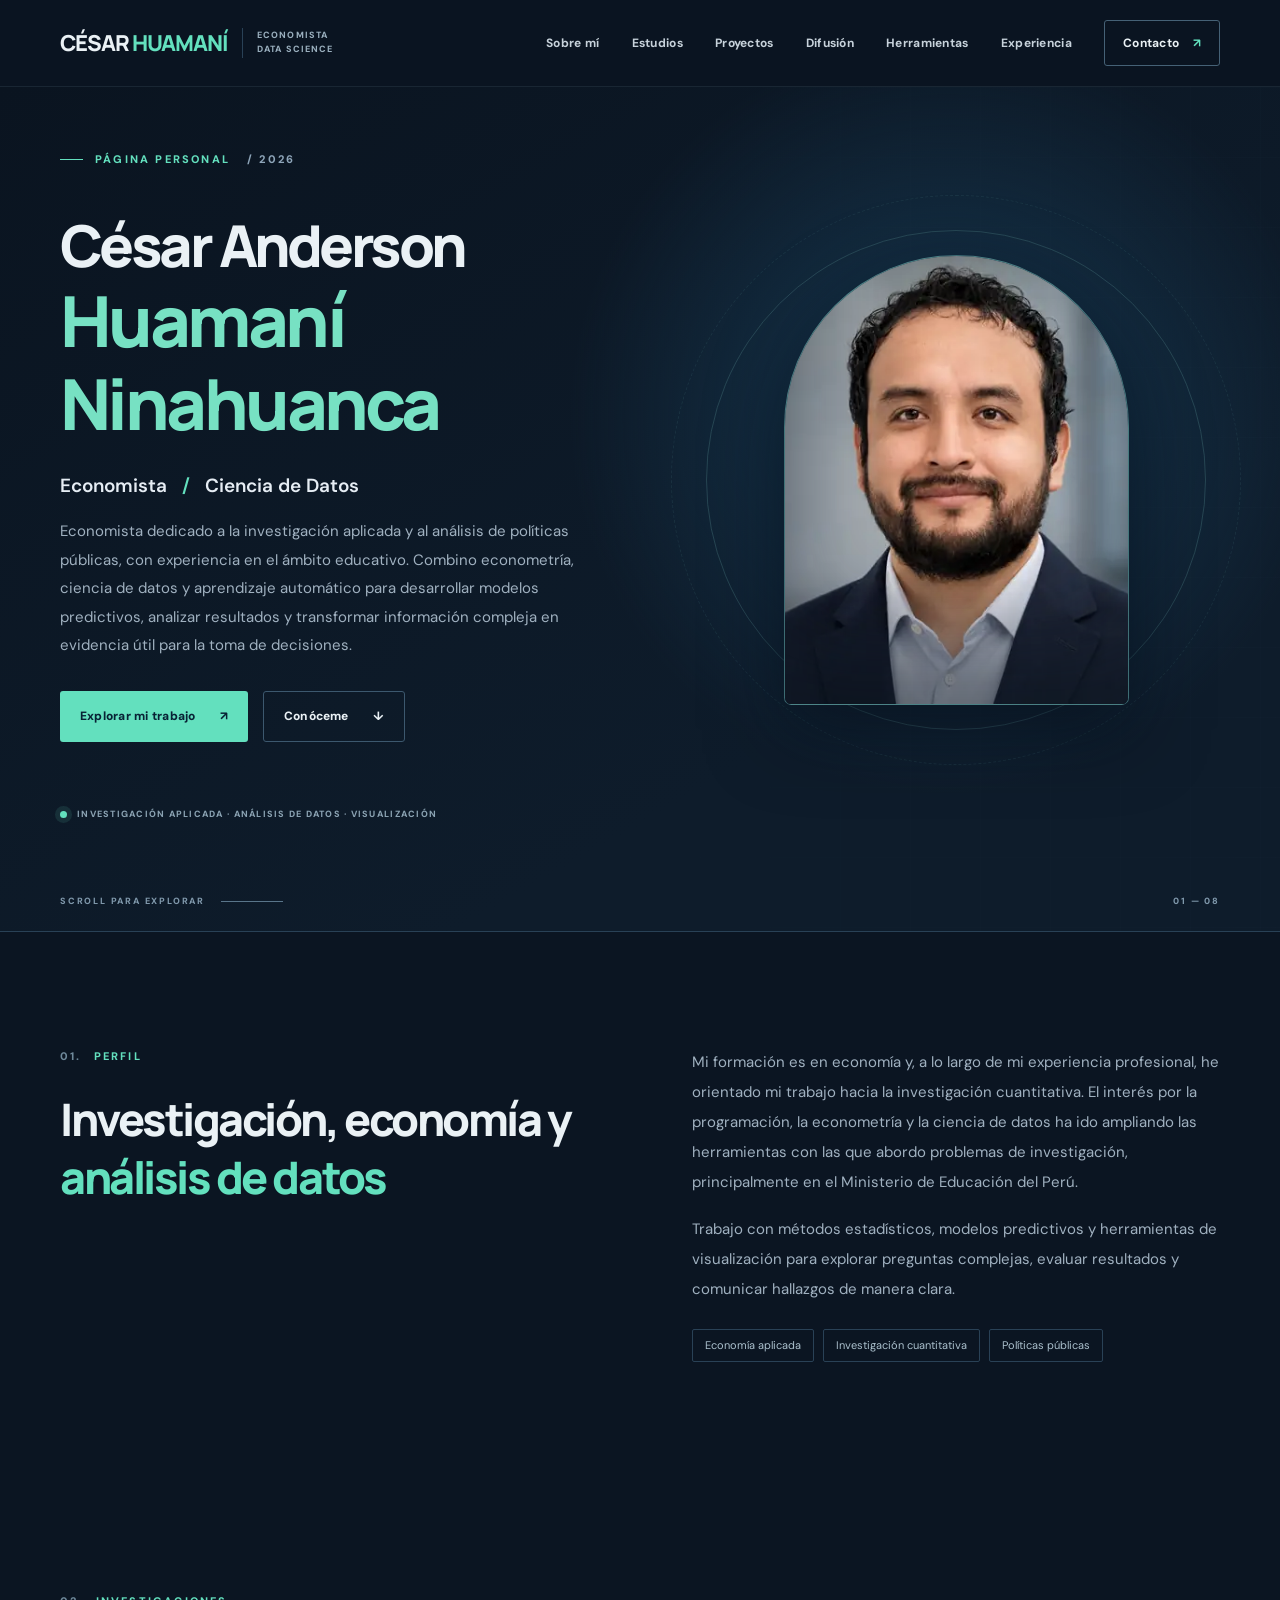
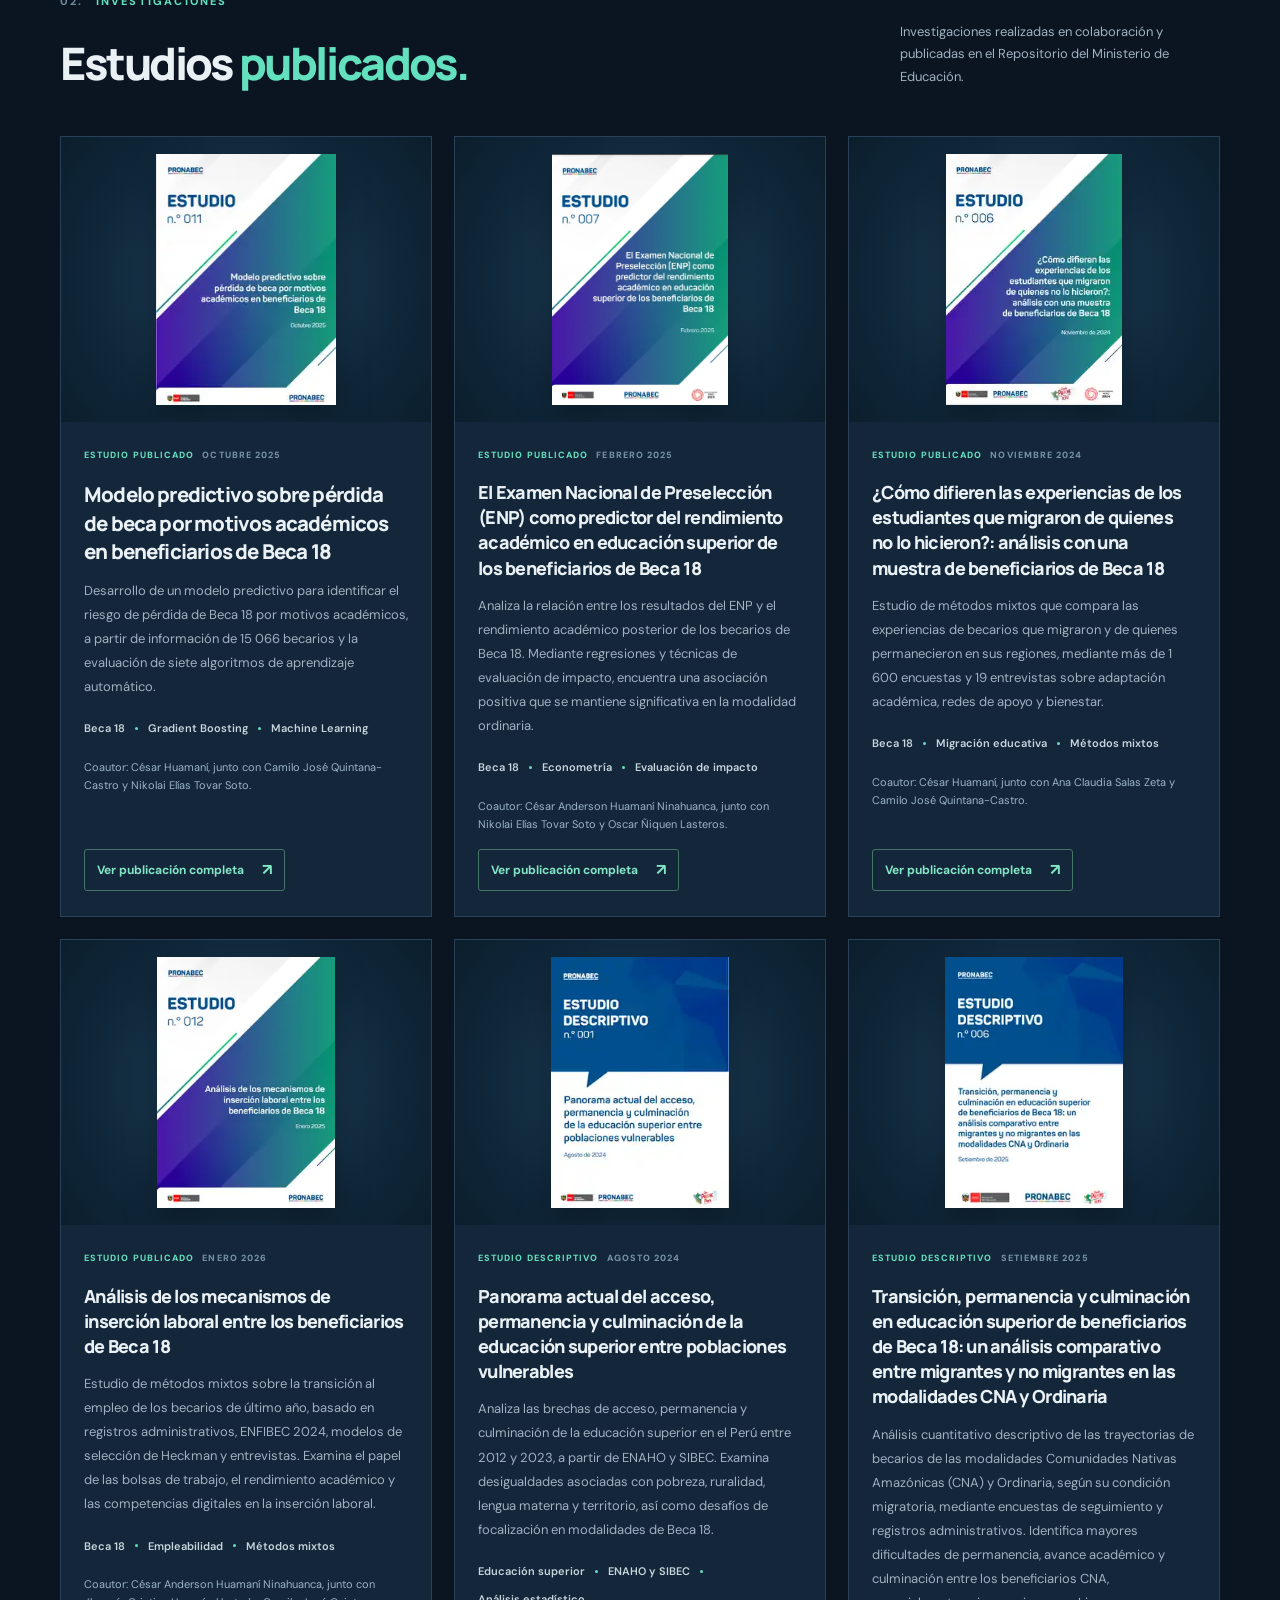
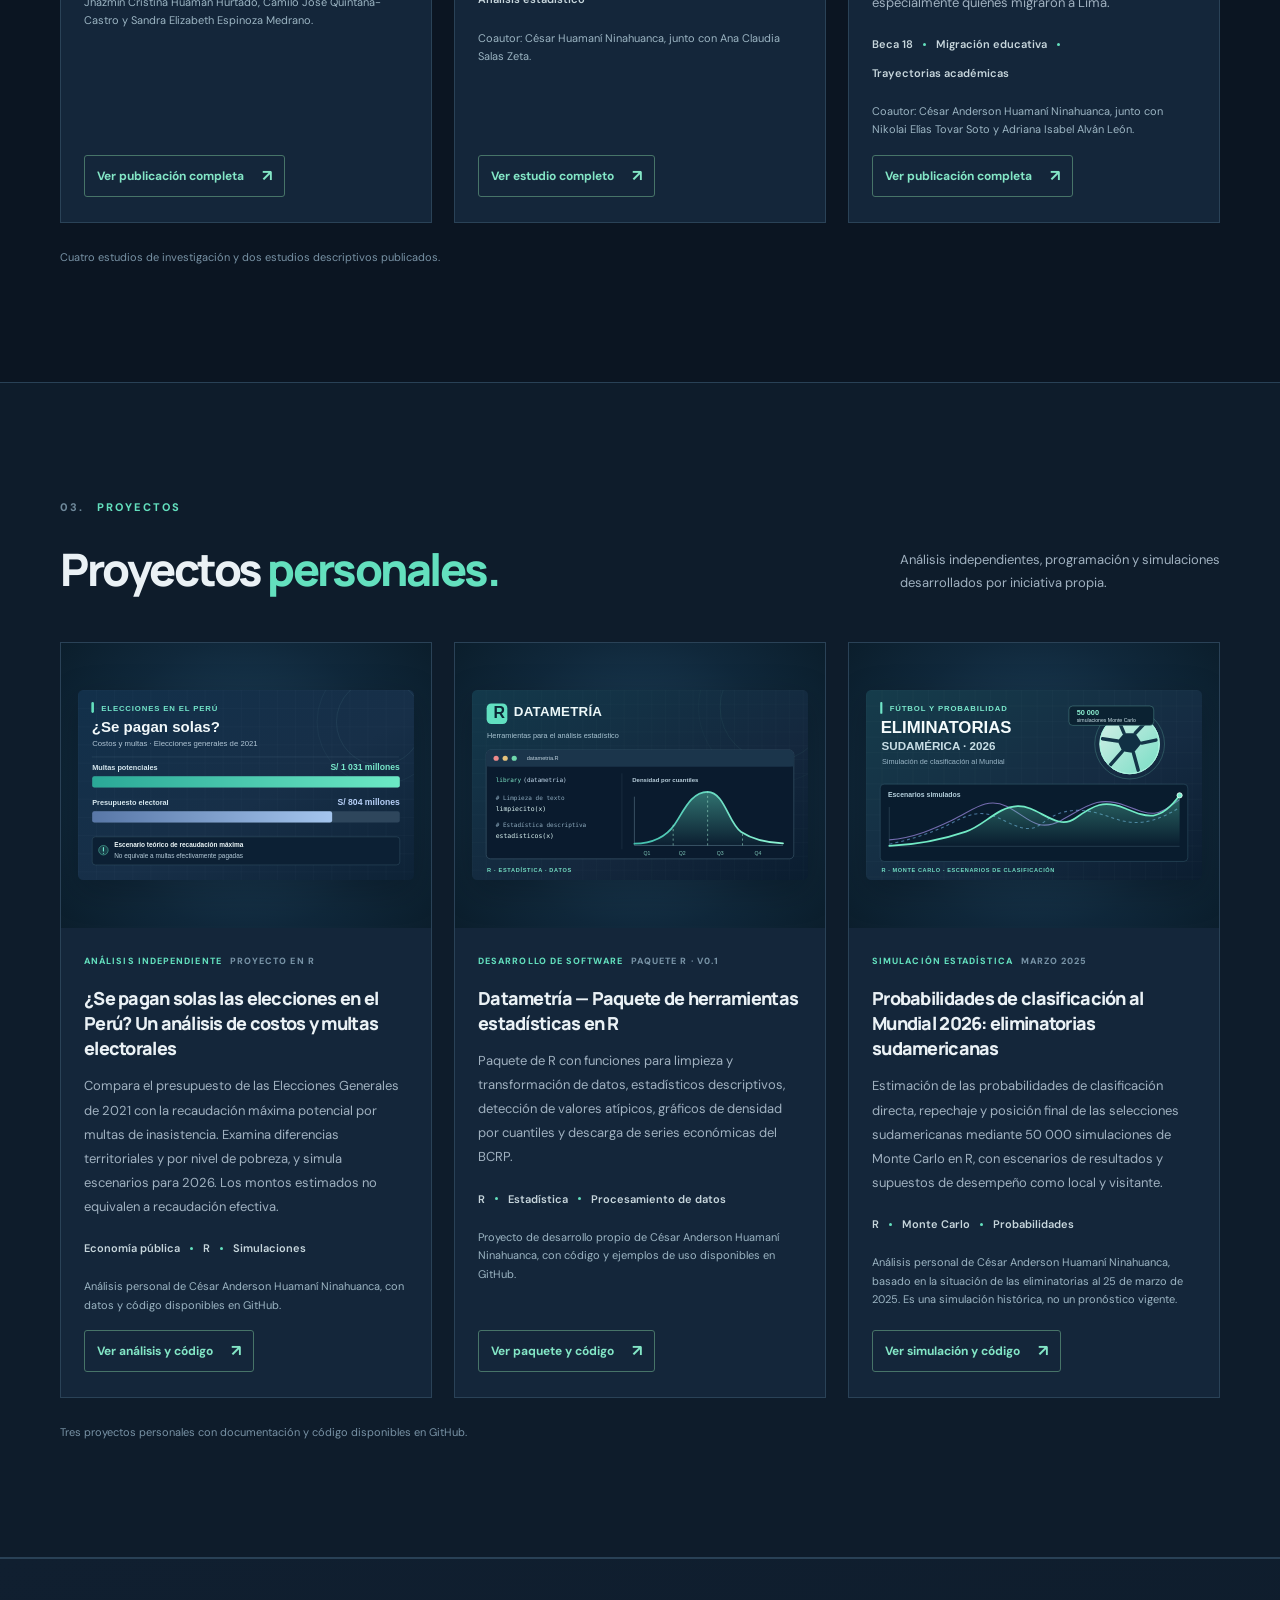
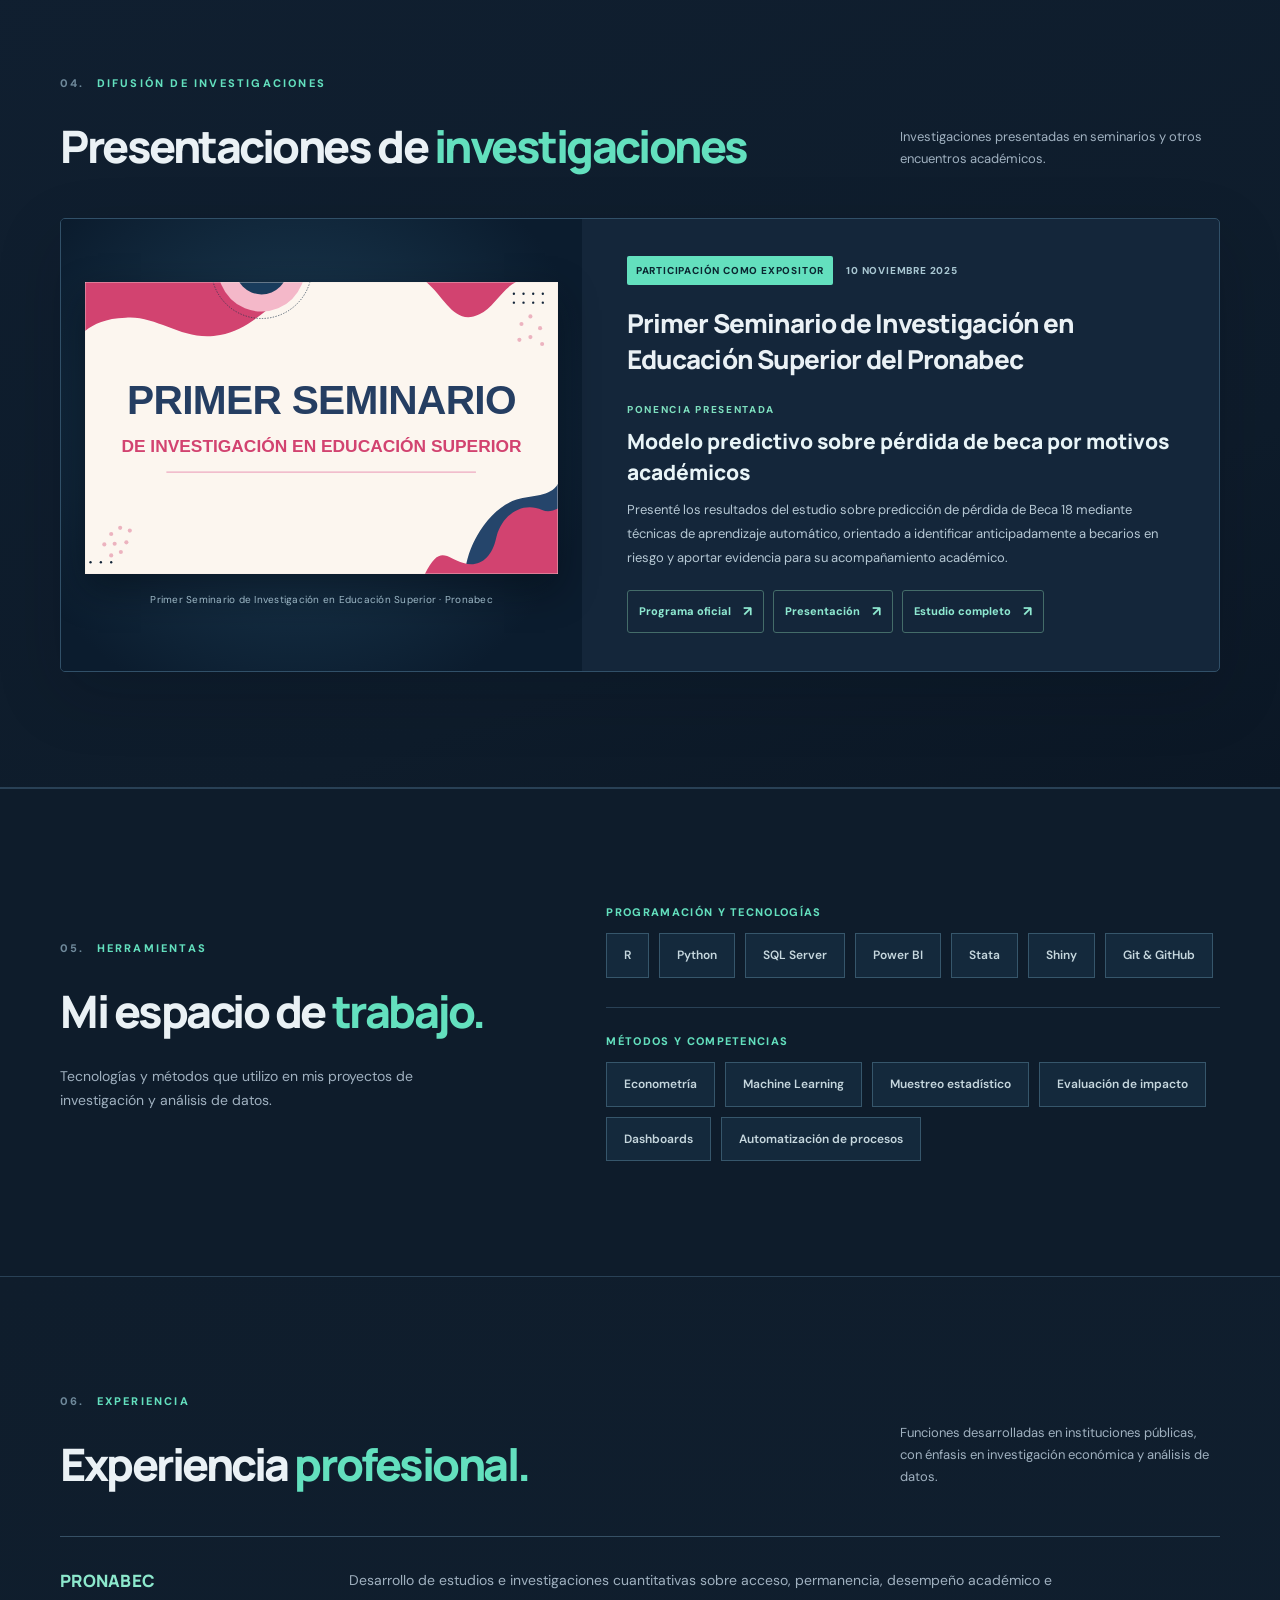
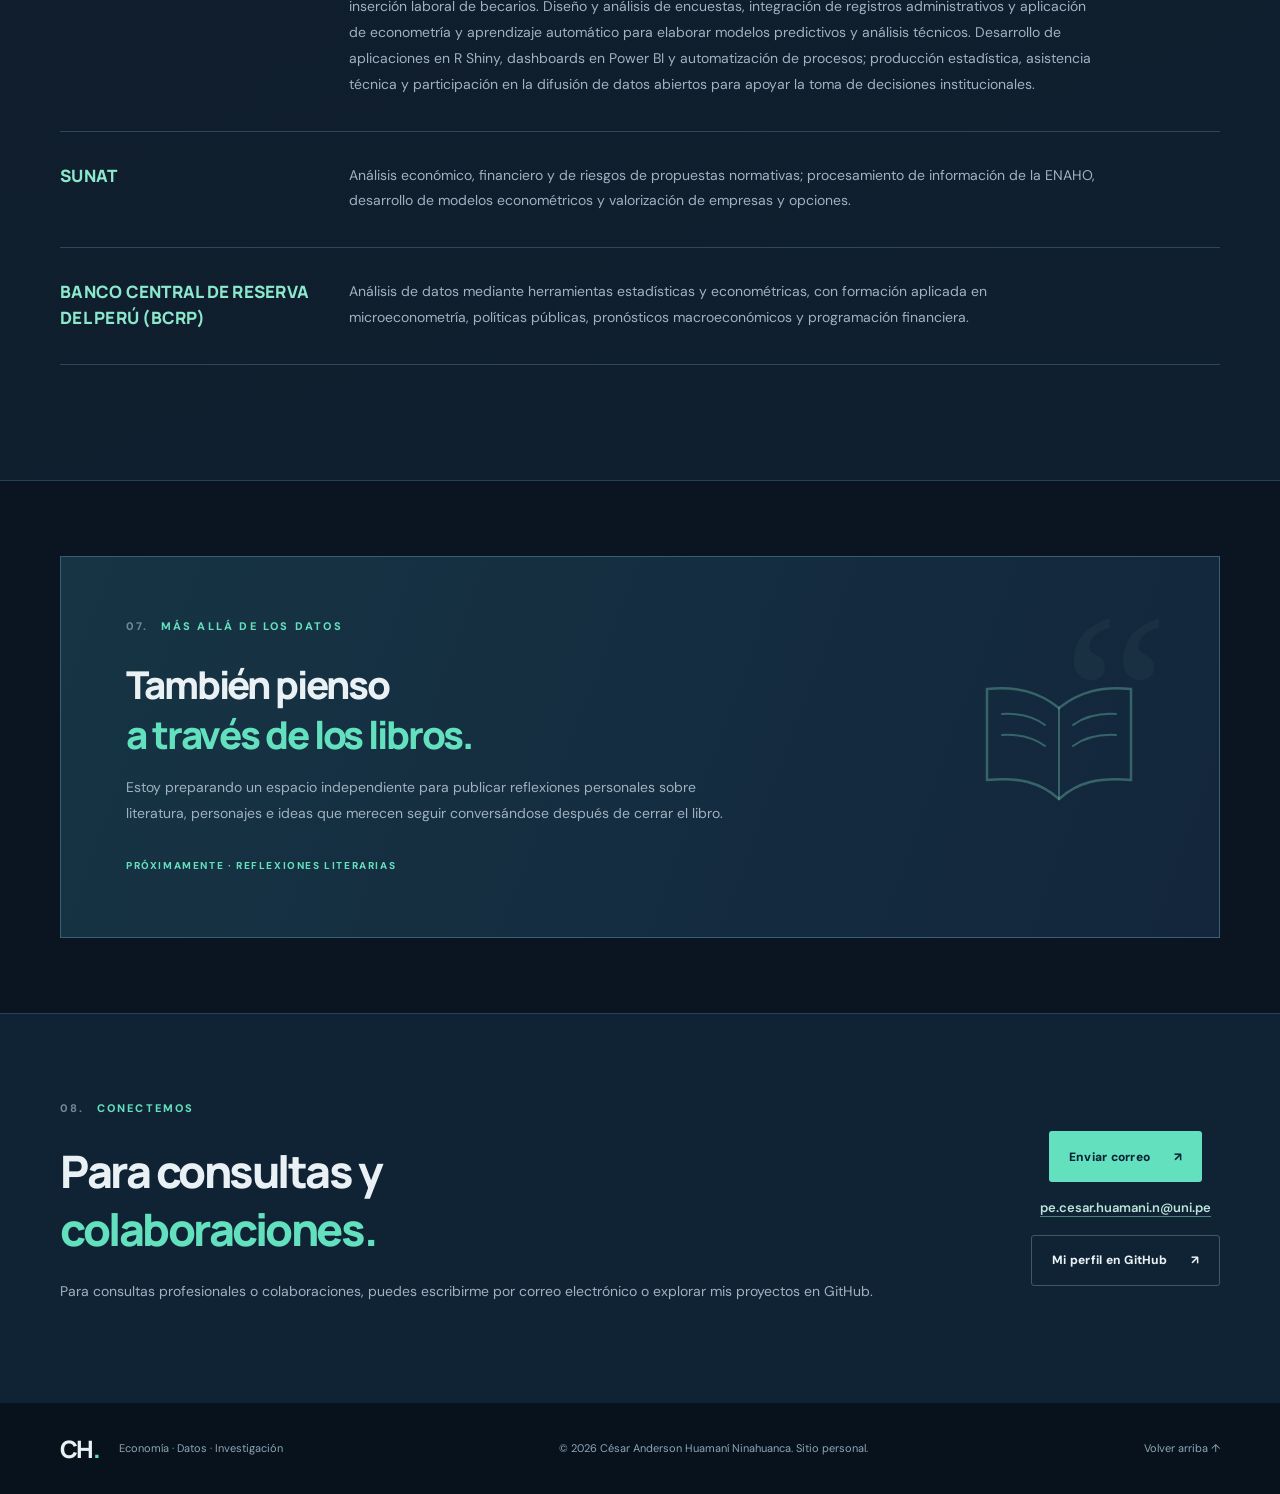
==== commit d118f740: "Actualizar marca de encabezado a César Huamaní y perfil profesional" ====
--- a/index.html
+++ b/index.html
@@ -14,7 +14,7 @@
   <link rel="preconnect" href="https://fonts.googleapis.com">
   <link rel="preconnect" href="https://fonts.gstatic.com" crossorigin>
   <link href="https://fonts.googleapis.com/css2?family=DM+Sans:wght@400;500;600;700&family=Manrope:wght@400;500;600;700;800&display=swap" rel="stylesheet">
-  <link rel="stylesheet" href="styles.css?v=20261116-estudios-proyectos">
+  <link rel="stylesheet" href="styles.css?v=20261116-marca-cesar-huamani">
   <script src="script.js" defer></script>
 </head>
 <body>
@@ -23,9 +23,9 @@
   <header class="header" id="top">
     <div class="container header-inner">
       <a class="brand" href="#inicio" aria-label="César Anderson Huamaní Ninahuanca — Ir al inicio">
-        <span class="brand-mark">CH<span class="brand-dot">.</span></span>
-        <span class="brand-rule"></span>
-        <span class="brand-caption">ECONOMÍA<br>+ DATOS</span>
+        <span class="brand-name">CÉSAR <span>HUAMANÍ</span></span>
+        <span class="brand-rule" aria-hidden="true"></span>
+        <span class="brand-caption">ECONOMISTA<br>DATA SCIENCE</span>
       </a>
       <button class="menu-toggle" aria-expanded="false" aria-controls="nav-principal" aria-label="Abrir menú">
         <span></span><span></span><span></span>
--- a/styles.css
+++ b/styles.css
@@ -1,4 +1,4 @@
-:root{color-scheme:dark;--bg:#0b1522;--bg2:#0e1c2b;--panel:#14263a;--panel2:#172d43;--line:#294156;--text:#eaf1f5;--muted:#a0b1c0;--accent:#63e0be;--accent2:#8ce8cc;--max:1160px;--font:"DM Sans",sans-serif;--display:"Manrope",sans-serif}*{box-sizing:border-box}html{scroll-behavior:smooth;scroll-padding-top:90px}body{margin:0;background:var(--bg);color:var(--text);font-family:var(--font);line-height:1.7;-webkit-font-smoothing:antialiased}a{color:inherit;text-decoration:none}button{font:inherit}::selection{background:var(--accent);color:#071722}.container{width:min(calc(100% - 64px),var(--max));margin-inline:auto}.skip-link{position:fixed;top:-80px;left:24px;z-index:20;padding:12px;background:var(--accent);color:#071722}.skip-link:focus{top:16px}.reading-progress{height:2px;background:var(--accent);position:fixed;left:0;top:0;width:0;z-index:100}.header{position:sticky;top:0;z-index:50;background:rgba(11,21,34,.88);border-bottom:1px solid rgba(143,182,202,.11);backdrop-filter:blur(20px)}.header-inner{height:86px;display:flex;align-items:center;justify-content:space-between;gap:24px}.brand{display:flex;align-items:center;gap:17px}.brand-mark{font:800 27px/1 var(--display);letter-spacing:-.08em}.brand-dot,.period,.footer-brand span{color:var(--accent)}.brand-rule{height:31px;width:1px;background:var(--line)}.brand-caption{font-size:9px;line-height:1.4;font-weight:800;letter-spacing:.2em;color:#9aafbe}.nav{display:flex;align-items:center;gap:32px}.nav a{font-size:12px;font-weight:700;letter-spacing:.025em;color:#c7d2db;transition:color .2s}.nav a:hover,.nav a:focus-visible{color:var(--accent)}.nav .nav-contact{padding:12px 18px;border:1px solid #456176;border-radius:3px;color:var(--text)}.nav-contact span{color:var(--accent);margin-left:10px}.menu-toggle{display:none}.hero{position:relative;overflow:hidden;background:radial-gradient(circle at 74% 39%,#173952 0,transparent 35%),linear-gradient(150deg,#0a1420,#0e1c2b 70%);border-bottom:1px solid var(--line)}.hero-pattern{position:absolute;inset:0;opacity:.25;pointer-events:none;background-image:linear-gradient(#67809614 1px,transparent 1px),linear-gradient(90deg,#67809614 1px,transparent 1px);background-size:70px 70px;mask-image:linear-gradient(90deg,transparent 28%,black)}.hero-grid{min-height:665px;display:grid;grid-template-columns:1.07fr .93fr;gap:25px;align-items:center;position:relative}.hero-copy{padding:63px 0 50px;position:relative;z-index:2}.eyebrow,.section-kicker{font-size:11px;font-weight:800;letter-spacing:.2em;color:var(--accent);display:flex;align-items:center;gap:12px}.eyebrow-line{display:inline-block;width:23px;height:1px;background:var(--accent)}.eyebrow-year{color:#8ea5b9;margin-left:5px}.hero-intro{font-size:20px;color:#becbd5;margin:35px 0 4px}.hero h1{font:800 clamp(62px,7vw,100px)/1.09 var(--display);letter-spacing:-.08em;margin:0}.hero h1>span:first-child{color:transparent;-webkit-text-stroke:1.5px #bfd0db}.hero h1 .period{margin-left:2px}.hero-role{font-size:19px;font-weight:600;margin:25px 0 15px;color:#e6edf4}.role-separator{margin:0 10px;color:var(--accent)}.hero-description{font-size:15px;max-width:525px;color:var(--muted);line-height:1.9;margin:0 0 31px}.hero-actions{display:flex;gap:15px;flex-wrap:wrap}.button{display:inline-flex;align-items:center;justify-content:space-between;gap:24px;min-height:51px;padding:13px 20px;font-size:12px;font-weight:800;letter-spacing:.02em;border-radius:3px;transition:transform .2s,background .2s,border-color .2s}.button:hover{transform:translateY(-3px)}.button-primary{background:var(--accent);color:#082235}.button-primary:hover{background:#94f5d7}.button-quiet{border:1px solid #3c586e;color:var(--text)}.button-quiet:hover{border-color:var(--accent)}.hero-bottom{display:flex;align-items:center;gap:10px;color:#8ba3b3;font-size:9px;letter-spacing:.14em;font-weight:800;margin-top:65px}.pulse{display:inline-block;width:7px;height:7px;background:var(--accent);border-radius:50%;box-shadow:0 0 0 5px #63e0be1c}.hero-art{height:580px;position:relative;display:flex;justify-content:center;align-items:center}.portrait-frame{height:450px;width:345px;position:relative;z-index:2;overflow:hidden;border:1px solid rgba(136,221,205,.36);border-radius:190px 190px 8px 8px;background:linear-gradient(160deg,#2c5361 0%,#132c40 80%);box-shadow:0 25px 75px #030b1590}.portrait-photo{width:100%;height:100%;object-fit:cover;object-position:center 28%;display:block;filter:saturate(.82) contrast(1.04)}.portrait-placeholder{position:absolute;inset:0;display:grid;place-items:center;font:800 100px var(--display);color:#93b8b6;background:linear-gradient(135deg,#294957,#12243a)}.portrait-frame:after{content:"";inset:0;position:absolute;pointer-events:none;box-shadow:inset 0 -75px 90px #0b152299}.art-orbit{position:absolute;border-radius:50%;border:1px solid #3d69707d}.orbit-one{width:500px;height:500px}.orbit-two{width:570px;height:570px;border-style:dashed;opacity:.45}.floating-note{z-index:3;position:absolute;display:flex;align-items:center;gap:12px;padding:12px 18px;background:#10283bcf;border:1px solid #4b767887;box-shadow:0 10px 30px #05101d60;backdrop-filter:blur(14px);font-size:10px;font-weight:800;letter-spacing:.12em;color:#dbe8eb}.note-icon{font-size:25px;font-family:Georgia,serif;color:var(--accent);line-height:1}.floating-note-one{left:-6px;top:170px}.floating-note-two{right:-16px;bottom:115px}.chart-trace{position:absolute;z-index:4;bottom:27px;left:5px;width:225px;color:var(--accent);opacity:.9}.chart-trace svg{width:100%}.hero-index{height:59px;display:flex;align-items:center;gap:16px;color:#8099ac;font-size:9px;letter-spacing:.2em;font-weight:800}.scroll-line{display:inline-block;width:62px;height:1px;background:#59758a}.hero-index span:last-child{margin-left:auto}.section{padding:115px 0}.section-kicker{margin:0 0 24px}.section-kicker span{color:#6f899b}.section h2{font:800 clamp(30px,3.5vw,49px)/1.3 var(--display);letter-spacing:-.055em;margin:0}.section h2 em{font-style:normal;color:var(--accent)}.about-grid{display:grid;grid-template-columns:1fr 1fr;gap:9%}.about-copy p{font-size:15px;color:var(--muted);line-height:2;margin:0 0 17px}.about-copy strong{color:var(--text);font-weight:700}.about-tags{display:flex;flex-wrap:wrap;gap:9px;margin-top:25px}.about-tags span{border:1px solid var(--line);color:#acc1ce;padding:6px 12px;font-size:11px;border-radius:2px}.section-focus{background:var(--bg2);border-block:1px solid var(--line)}.section-heading{display:flex;justify-content:space-between;align-items:end;gap:40px;margin-bottom:43px}.section-heading>p{color:var(--muted);font-size:13px;max-width:320px;margin:0 0 5px}.expertise-grid{display:grid;grid-template-columns:repeat(3,1fr);gap:18px}.expertise-card{padding:29px 27px 23px;background:var(--panel);border:1px solid #29435a;min-height:325px;display:flex;flex-direction:column;transition:transform .2s,border-color .2s}.expertise-card:hover{transform:translateY(-6px);border-color:#56a794}.card-top{display:flex;justify-content:space-between;align-items:center;margin-bottom:38px}.card-number{color:#8ba2b4;font-size:12px;font-weight:800;letter-spacing:.1em}.skill-symbol{font-size:40px;font-weight:300;color:var(--accent);line-height:1}.expertise-card h3{font:800 20px/1.35 var(--display);letter-spacing:-.035em;margin:0 0 15px}.expertise-card p{font-size:13px;color:var(--muted);line-height:1.85;margin:0 0 22px}.card-detail{border-top:1px solid #30465b;padding-top:16px;margin-top:auto;display:flex;justify-content:space-between;color:var(--accent);font-size:9px;font-weight:800;letter-spacing:.11em}.card-detail span{font-size:19px;line-height:.7}.section-work{background:var(--bg)}.projects-grid{display:grid;grid-template-columns:1.15fr 1fr 1fr;gap:18px}.project-card{overflow:hidden;background:var(--panel);border:1px solid #2a4257;transition:transform .2s,border-color .2s}.project-card:hover{transform:translateY(-4px);border-color:#4fae99}.project-art{height:195px;position:relative;overflow:hidden;background:#112b3e;display:flex;align-items:center;justify-content:center}.project-art-predict{background:radial-gradient(circle at 75% 20%,#28555a,#10283b 70%)}.project-art-predict svg{width:85%;position:relative;z-index:1}.graph-grid{position:absolute;inset:0;background:linear-gradient(#aed5e010 1px,transparent 1px),linear-gradient(90deg,#aed5e010 1px,transparent 1px);background-size:30px 30px}.project-art-econometrics{background:linear-gradient(130deg,#193e50,#112639)}.scatter{position:absolute;inset:22px 45px;background-image:radial-gradient(circle,#6bd8b8 2px,transparent 2.8px),radial-gradient(circle,#6bd8b8 2px,transparent 2.8px);background-size:48px 42px,63px 49px;background-position:11px 18px,29px 10px;opacity:.65;transform:rotate(-19deg)}.trend{width:77%;height:2px;background:var(--accent);transform:rotate(-19deg);opacity:.7}.art-sigma{position:absolute;top:16px;right:25px;font:45px Georgia;color:#b0e9d4}.project-art-bi{background:radial-gradient(circle at 50% 50%,#25516a,#10273b 80%)}.mini-dashboard{width:65%;height:135px;border:1px solid #7398a550;border-radius:5px;background:#0d2032;display:grid;grid-template-rows:25px 1fr 30px;padding:10px;gap:9px;transform:rotate(-5deg)}.mini-dashboard>div:first-child{display:flex;gap:7px}.mini-dashboard b{background:#23526a;flex:1;border-radius:2px}.bars{display:flex;align-items:end;gap:9px;padding:0 15px}.bars i{background:linear-gradient(#5fdbc1,#286f79);flex:1;height:65%;border-radius:2px 2px 0 0}.bars i:nth-child(2){height:40%}.bars i:nth-child(3){height:80%}.bars i:nth-child(4){height:56%}.bars i:nth-child(5){height:94%}.bars i:nth-child(6){height:50%}.bars i:nth-child(7){height:73%}.dash-line{height:20px;background:linear-gradient(90deg,#27516a 30%,transparent 30% 37%,#27516a 37% 70%,transparent 70% 77%,#27516a 77%)}.project-content{padding:26px 23px 25px}.project-meta{display:flex;gap:8px;justify-content:space-between;font-size:9px;font-weight:800;letter-spacing:.12em;color:var(--accent)}.project-meta span:last-child{color:#7893a6}.project-content h3{font:800 20px/1.35 var(--display);letter-spacing:-.04em;margin:17px 0 13px}.project-content>p{font-size:13px;line-height:1.85;color:var(--muted);min-height:93px;margin:0 0 20px}.project-tools{font-size:11px;font-weight:600;color:#c7d6dc;display:flex;gap:10px;align-items:center;flex-wrap:wrap}.project-tools i{width:3px;height:3px;background:var(--accent);border-radius:50%}.projects-note{color:#7892a5;font-size:11px;margin:23px 0 0}.section-tools{background:var(--bg2);border-block:1px solid var(--line)}.tools-grid{display:grid;grid-template-columns:.85fr 1.15fr;gap:8%;align-items:center}.tools-grid>div:first-child>p:last-child{color:var(--muted);font-size:14px;margin-top:25px;max-width:360px}.tool-list{display:flex;flex-wrap:wrap;gap:13px}.tool-list span{border:1px solid #36566b;background:#14293c;font-size:13px;padding:18px 23px;color:#c6d7de;font-weight:600;transition:border-color .2s,color .2s}.tool-list span:hover{border-color:var(--accent);color:var(--accent)}.section-reading{padding:75px 0}.reading-panel{min-height:380px;background:linear-gradient(110deg,#163444,#13263c);border:1px solid #376173;position:relative;padding:60px 65px;display:flex;justify-content:space-between;align-items:center;overflow:hidden}.reading-panel>div:nth-child(2){max-width:660px;position:relative;z-index:1}.reading-panel h2{font-size:clamp(29px,3vw,43px)}.reading-panel p:not(.section-kicker){color:var(--muted);font-size:14px;max-width:600px;line-height:1.9}.reading-ornament{position:absolute;right:50px;top:20px;font:240px Georgia;color:#85d5b90d;line-height:1}.coming-soon{display:inline-block;color:var(--accent);font-size:10px;font-weight:800;letter-spacing:.16em;margin-top:16px}.reading-symbol{width:190px;flex-shrink:0;color:#7edcbd55}.reading-symbol svg{width:100%}.contact{background:#102335;border-top:1px solid var(--line);padding:85px 0}.contact-grid{display:flex;align-items:center;justify-content:space-between;gap:40px}.contact-grid p:not(.section-kicker){font-size:14px;color:var(--muted);margin-top:22px}.contact-action{display:flex;flex-direction:column;gap:15px;align-items:center}.contact-action>span{font-size:11px;color:#92aebe}.footer{background:#08121d;padding:29px 0}.footer-inner{display:flex;justify-content:space-between;align-items:center;gap:18px;font-size:11px;color:#8fa6b5}.footer-inner>div{display:flex;align-items:center;gap:20px}.footer-brand{font:800 24px var(--display);color:var(--text);letter-spacing:-.07em}.footer-inner p{margin:0}.footer-inner a:hover{color:var(--accent)}a:focus-visible,button:focus-visible{outline:2px solid var(--accent);outline-offset:4px}@media(max-width:1050px){.nav{gap:18px}.nav a{font-size:11px}.hero h1{font-size:69px}.hero-art{transform:scale(.87)}.floating-note-one{left:-13px}.floating-note-two{right:-23px}.projects-grid{grid-template-columns:repeat(2,1fr)}.project-primary{grid-column:span 2}.project-primary .project-art{height:230px}.project-content>p{min-height:auto}}@media(max-width:760px){.container{width:min(calc(100% - 38px),var(--max))}.header-inner{height:71px}.menu-toggle{display:flex;width:41px;height:41px;background:transparent;border:1px solid var(--line);border-radius:3px;flex-direction:column;align-items:center;justify-content:center;gap:5px;cursor:pointer}.menu-toggle span{width:20px;height:2px;background:#dce7ed}.nav{display:none;position:absolute;top:70px;left:0;right:0;background:#101f30;border-bottom:1px solid var(--line);padding:25px 20px;flex-direction:column;align-items:stretch;gap:19px}.nav.open{display:flex}.nav a{font-size:14px}.nav .nav-contact{align-self:flex-start}.hero-grid{grid-template-columns:1fr;gap:0;min-height:unset}.hero-copy{padding:65px 0 0}.hero h1{font-size:clamp(58px,14vw,88px)}.hero-description{max-width:580px}.hero-art{height:490px;transform:none;max-width:470px;width:100%;margin:0 auto}.portrait-frame{height:380px;width:290px}.orbit-one{width:430px;height:430px}.orbit-two{width:490px;height:490px}.floating-note-one{left:3%;top:150px}.floating-note-two{right:2%;bottom:90px}.hero-bottom{margin-top:43px}.chart-trace{bottom:8px}.section{padding:80px 0}.about-grid,.tools-grid{grid-template-columns:1fr;gap:24px}.section-heading{display:block}.section-heading>p{max-width:540px;margin:15px 0 0}.expertise-grid{grid-template-columns:1fr}.expertise-card{min-height:260px}.card-top{margin-bottom:20px}.projects-grid{grid-template-columns:1fr}.project-primary{grid-column:auto}.project-art,.project-primary .project-art{height:210px}.reading-panel{padding:47px 28px}.reading-symbol{position:absolute;right:-55px;bottom:-28px;opacity:.4}.contact-grid{flex-direction:column;align-items:flex-start}.contact-action{align-items:flex-start}.footer-inner{flex-wrap:wrap}.footer-inner p{order:3;width:100%}}@media(max-width:420px){.hero h1{font-size:60px}.hero-intro{margin-top:23px}.hero-role{font-size:16px}.hero-art{height:405px}.portrait-frame{width:230px;height:320px}.orbit-one{width:360px;height:360px}.orbit-two{width:410px;height:410px}.floating-note{font-size:8px;padding:8px 10px}.floating-note-one{top:105px;left:-4px}.floating-note-two{right:-4px;bottom:60px}.note-icon{font-size:20px}.chart-trace{width:155px}.hero-bottom{font-size:8px;line-height:1.6}.section h2{font-size:30px}.tool-list span{padding:13px 15px}.footer-inner{font-size:10px}}@media(prefers-reduced-motion:reduce){html{scroll-behavior:auto}*,*:before,*:after{transition:none!important;animation:none!important}}
+:root{color-scheme:dark;--bg:#0b1522;--bg2:#0e1c2b;--panel:#14263a;--panel2:#172d43;--line:#294156;--text:#eaf1f5;--muted:#a0b1c0;--accent:#63e0be;--accent2:#8ce8cc;--max:1160px;--font:"DM Sans",sans-serif;--display:"Manrope",sans-serif}*{box-sizing:border-box}html{scroll-behavior:smooth;scroll-padding-top:90px}body{margin:0;background:var(--bg);color:var(--text);font-family:var(--font);line-height:1.7;-webkit-font-smoothing:antialiased}a{color:inherit;text-decoration:none}button{font:inherit}::selection{background:var(--accent);color:#071722}.container{width:min(calc(100% - 64px),var(--max));margin-inline:auto}.skip-link{position:fixed;top:-80px;left:24px;z-index:20;padding:12px;background:var(--accent);color:#071722}.skip-link:focus{top:16px}.reading-progress{height:2px;background:var(--accent);position:fixed;left:0;top:0;width:0;z-index:100}.header{position:sticky;top:0;z-index:50;background:rgba(11,21,34,.88);border-bottom:1px solid rgba(143,182,202,.11);backdrop-filter:blur(20px)}.header-inner{height:86px;display:flex;align-items:center;justify-content:space-between;gap:24px}.brand{display:flex;align-items:center;gap:17px}.brand-name{font:800 clamp(17px,1.72vw,23px)/1.2 var(--display);letter-spacing:-.045em;white-space:nowrap;color:var(--text)}.brand-name span{color:var(--accent)}.brand-dot,.period,.footer-brand span{color:var(--accent)}.brand-rule{height:31px;width:1px;background:var(--line)}.brand-caption{font-size:9px;line-height:1.4;font-weight:800;letter-spacing:.2em;color:#9aafbe}.nav{display:flex;align-items:center;gap:32px}.nav a{font-size:12px;font-weight:700;letter-spacing:.025em;color:#c7d2db;transition:color .2s}.nav a:hover,.nav a:focus-visible{color:var(--accent)}.nav .nav-contact{padding:12px 18px;border:1px solid #456176;border-radius:3px;color:var(--text)}.nav-contact span{color:var(--accent);margin-left:10px}.menu-toggle{display:none}.hero{position:relative;overflow:hidden;background:radial-gradient(circle at 74% 39%,#173952 0,transparent 35%),linear-gradient(150deg,#0a1420,#0e1c2b 70%);border-bottom:1px solid var(--line)}.hero-pattern{position:absolute;inset:0;opacity:.25;pointer-events:none;background-image:linear-gradient(#67809614 1px,transparent 1px),linear-gradient(90deg,#67809614 1px,transparent 1px);background-size:70px 70px;mask-image:linear-gradient(90deg,transparent 28%,black)}.hero-grid{min-height:665px;display:grid;grid-template-columns:1.07fr .93fr;gap:25px;align-items:center;position:relative}.hero-copy{padding:63px 0 50px;position:relative;z-index:2}.eyebrow,.section-kicker{font-size:11px;font-weight:800;letter-spacing:.2em;color:var(--accent);display:flex;align-items:center;gap:12px}.eyebrow-line{display:inline-block;width:23px;height:1px;background:var(--accent)}.eyebrow-year{color:#8ea5b9;margin-left:5px}.hero-intro{font-size:20px;color:#becbd5;margin:35px 0 4px}.hero h1{font:800 clamp(62px,7vw,100px)/1.09 var(--display);letter-spacing:-.08em;margin:0}.hero h1>span:first-child{color:transparent;-webkit-text-stroke:1.5px #bfd0db}.hero h1 .period{margin-left:2px}.hero-role{font-size:19px;font-weight:600;margin:25px 0 15px;color:#e6edf4}.role-separator{margin:0 10px;color:var(--accent)}.hero-description{font-size:15px;max-width:525px;color:var(--muted);line-height:1.9;margin:0 0 31px}.hero-actions{display:flex;gap:15px;flex-wrap:wrap}.button{display:inline-flex;align-items:center;justify-content:space-between;gap:24px;min-height:51px;padding:13px 20px;font-size:12px;font-weight:800;letter-spacing:.02em;border-radius:3px;transition:transform .2s,background .2s,border-color .2s}.button:hover{transform:translateY(-3px)}.button-primary{background:var(--accent);color:#082235}.button-primary:hover{background:#94f5d7}.button-quiet{border:1px solid #3c586e;color:var(--text)}.button-quiet:hover{border-color:var(--accent)}.hero-bottom{display:flex;align-items:center;gap:10px;color:#8ba3b3;font-size:9px;letter-spacing:.14em;font-weight:800;margin-top:65px}.pulse{display:inline-block;width:7px;height:7px;background:var(--accent);border-radius:50%;box-shadow:0 0 0 5px #63e0be1c}.hero-art{height:580px;position:relative;display:flex;justify-content:center;align-items:center}.portrait-frame{height:450px;width:345px;position:relative;z-index:2;overflow:hidden;border:1px solid rgba(136,221,205,.36);border-radius:190px 190px 8px 8px;background:linear-gradient(160deg,#2c5361 0%,#132c40 80%);box-shadow:0 25px 75px #030b1590}.portrait-photo{width:100%;height:100%;object-fit:cover;object-position:center 28%;display:block;filter:saturate(.82) contrast(1.04)}.portrait-placeholder{position:absolute;inset:0;display:grid;place-items:center;font:800 100px var(--display);color:#93b8b6;background:linear-gradient(135deg,#294957,#12243a)}.portrait-frame:after{content:"";inset:0;position:absolute;pointer-events:none;box-shadow:inset 0 -75px 90px #0b152299}.art-orbit{position:absolute;border-radius:50%;border:1px solid #3d69707d}.orbit-one{width:500px;height:500px}.orbit-two{width:570px;height:570px;border-style:dashed;opacity:.45}.floating-note{z-index:3;position:absolute;display:flex;align-items:center;gap:12px;padding:12px 18px;background:#10283bcf;border:1px solid #4b767887;box-shadow:0 10px 30px #05101d60;backdrop-filter:blur(14px);font-size:10px;font-weight:800;letter-spacing:.12em;color:#dbe8eb}.note-icon{font-size:25px;font-family:Georgia,serif;color:var(--accent);line-height:1}.floating-note-one{left:-6px;top:170px}.floating-note-two{right:-16px;bottom:115px}.chart-trace{position:absolute;z-index:4;bottom:27px;left:5px;width:225px;color:var(--accent);opacity:.9}.chart-trace svg{width:100%}.hero-index{height:59px;display:flex;align-items:center;gap:16px;color:#8099ac;font-size:9px;letter-spacing:.2em;font-weight:800}.scroll-line{display:inline-block;width:62px;height:1px;background:#59758a}.hero-index span:last-child{margin-left:auto}.section{padding:115px 0}.section-kicker{margin:0 0 24px}.section-kicker span{color:#6f899b}.section h2{font:800 clamp(30px,3.5vw,49px)/1.3 var(--display);letter-spacing:-.055em;margin:0}.section h2 em{font-style:normal;color:var(--accent)}.about-grid{display:grid;grid-template-columns:1fr 1fr;gap:9%}.about-copy p{font-size:15px;color:var(--muted);line-height:2;margin:0 0 17px}.about-copy strong{color:var(--text);font-weight:700}.about-tags{display:flex;flex-wrap:wrap;gap:9px;margin-top:25px}.about-tags span{border:1px solid var(--line);color:#acc1ce;padding:6px 12px;font-size:11px;border-radius:2px}.section-focus{background:var(--bg2);border-block:1px solid var(--line)}.section-heading{display:flex;justify-content:space-between;align-items:end;gap:40px;margin-bottom:43px}.section-heading>p{color:var(--muted);font-size:13px;max-width:320px;margin:0 0 5px}.expertise-grid{display:grid;grid-template-columns:repeat(3,1fr);gap:18px}.expertise-card{padding:29px 27px 23px;background:var(--panel);border:1px solid #29435a;min-height:325px;display:flex;flex-direction:column;transition:transform .2s,border-color .2s}.expertise-card:hover{transform:translateY(-6px);border-color:#56a794}.card-top{display:flex;justify-content:space-between;align-items:center;margin-bottom:38px}.card-number{color:#8ba2b4;font-size:12px;font-weight:800;letter-spacing:.1em}.skill-symbol{font-size:40px;font-weight:300;color:var(--accent);line-height:1}.expertise-card h3{font:800 20px/1.35 var(--display);letter-spacing:-.035em;margin:0 0 15px}.expertise-card p{font-size:13px;color:var(--muted);line-height:1.85;margin:0 0 22px}.card-detail{border-top:1px solid #30465b;padding-top:16px;margin-top:auto;display:flex;justify-content:space-between;color:var(--accent);font-size:9px;font-weight:800;letter-spacing:.11em}.card-detail span{font-size:19px;line-height:.7}.section-work{background:var(--bg)}.projects-grid{display:grid;grid-template-columns:1.15fr 1fr 1fr;gap:18px}.project-card{overflow:hidden;background:var(--panel);border:1px solid #2a4257;transition:transform .2s,border-color .2s}.project-card:hover{transform:translateY(-4px);border-color:#4fae99}.project-art{height:195px;position:relative;overflow:hidden;background:#112b3e;display:flex;align-items:center;justify-content:center}.project-art-predict{background:radial-gradient(circle at 75% 20%,#28555a,#10283b 70%)}.project-art-predict svg{width:85%;position:relative;z-index:1}.graph-grid{position:absolute;inset:0;background:linear-gradient(#aed5e010 1px,transparent 1px),linear-gradient(90deg,#aed5e010 1px,transparent 1px);background-size:30px 30px}.project-art-econometrics{background:linear-gradient(130deg,#193e50,#112639)}.scatter{position:absolute;inset:22px 45px;background-image:radial-gradient(circle,#6bd8b8 2px,transparent 2.8px),radial-gradient(circle,#6bd8b8 2px,transparent 2.8px);background-size:48px 42px,63px 49px;background-position:11px 18px,29px 10px;opacity:.65;transform:rotate(-19deg)}.trend{width:77%;height:2px;background:var(--accent);transform:rotate(-19deg);opacity:.7}.art-sigma{position:absolute;top:16px;right:25px;font:45px Georgia;color:#b0e9d4}.project-art-bi{background:radial-gradient(circle at 50% 50%,#25516a,#10273b 80%)}.mini-dashboard{width:65%;height:135px;border:1px solid #7398a550;border-radius:5px;background:#0d2032;display:grid;grid-template-rows:25px 1fr 30px;padding:10px;gap:9px;transform:rotate(-5deg)}.mini-dashboard>div:first-child{display:flex;gap:7px}.mini-dashboard b{background:#23526a;flex:1;border-radius:2px}.bars{display:flex;align-items:end;gap:9px;padding:0 15px}.bars i{background:linear-gradient(#5fdbc1,#286f79);flex:1;height:65%;border-radius:2px 2px 0 0}.bars i:nth-child(2){height:40%}.bars i:nth-child(3){height:80%}.bars i:nth-child(4){height:56%}.bars i:nth-child(5){height:94%}.bars i:nth-child(6){height:50%}.bars i:nth-child(7){height:73%}.dash-line{height:20px;background:linear-gradient(90deg,#27516a 30%,transparent 30% 37%,#27516a 37% 70%,transparent 70% 77%,#27516a 77%)}.project-content{padding:26px 23px 25px}.project-meta{display:flex;gap:8px;justify-content:space-between;font-size:9px;font-weight:800;letter-spacing:.12em;color:var(--accent)}.project-meta span:last-child{color:#7893a6}.project-content h3{font:800 20px/1.35 var(--display);letter-spacing:-.04em;margin:17px 0 13px}.project-content>p{font-size:13px;line-height:1.85;color:var(--muted);min-height:93px;margin:0 0 20px}.project-tools{font-size:11px;font-weight:600;color:#c7d6dc;display:flex;gap:10px;align-items:center;flex-wrap:wrap}.project-tools i{width:3px;height:3px;background:var(--accent);border-radius:50%}.projects-note{color:#7892a5;font-size:11px;margin:23px 0 0}.section-tools{background:var(--bg2);border-block:1px solid var(--line)}.tools-grid{display:grid;grid-template-columns:.85fr 1.15fr;gap:8%;align-items:center}.tools-grid>div:first-child>p:last-child{color:var(--muted);font-size:14px;margin-top:25px;max-width:360px}.tool-list{display:flex;flex-wrap:wrap;gap:13px}.tool-list span{border:1px solid #36566b;background:#14293c;font-size:13px;padding:18px 23px;color:#c6d7de;font-weight:600;transition:border-color .2s,color .2s}.tool-list span:hover{border-color:var(--accent);color:var(--accent)}.section-reading{padding:75px 0}.reading-panel{min-height:380px;background:linear-gradient(110deg,#163444,#13263c);border:1px solid #376173;position:relative;padding:60px 65px;display:flex;justify-content:space-between;align-items:center;overflow:hidden}.reading-panel>div:nth-child(2){max-width:660px;position:relative;z-index:1}.reading-panel h2{font-size:clamp(29px,3vw,43px)}.reading-panel p:not(.section-kicker){color:var(--muted);font-size:14px;max-width:600px;line-height:1.9}.reading-ornament{position:absolute;right:50px;top:20px;font:240px Georgia;color:#85d5b90d;line-height:1}.coming-soon{display:inline-block;color:var(--accent);font-size:10px;font-weight:800;letter-spacing:.16em;margin-top:16px}.reading-symbol{width:190px;flex-shrink:0;color:#7edcbd55}.reading-symbol svg{width:100%}.contact{background:#102335;border-top:1px solid var(--line);padding:85px 0}.contact-grid{display:flex;align-items:center;justify-content:space-between;gap:40px}.contact-grid p:not(.section-kicker){font-size:14px;color:var(--muted);margin-top:22px}.contact-action{display:flex;flex-direction:column;gap:15px;align-items:center}.contact-action>span{font-size:11px;color:#92aebe}.footer{background:#08121d;padding:29px 0}.footer-inner{display:flex;justify-content:space-between;align-items:center;gap:18px;font-size:11px;color:#8fa6b5}.footer-inner>div{display:flex;align-items:center;gap:20px}.footer-brand{font:800 24px var(--display);color:var(--text);letter-spacing:-.07em}.footer-inner p{margin:0}.footer-inner a:hover{color:var(--accent)}a:focus-visible,button:focus-visible{outline:2px solid var(--accent);outline-offset:4px}@media(max-width:1050px){.nav{gap:18px}.nav a{font-size:11px}.hero h1{font-size:69px}.hero-art{transform:scale(.87)}.floating-note-one{left:-13px}.floating-note-two{right:-23px}.projects-grid{grid-template-columns:repeat(2,1fr)}.project-primary{grid-column:span 2}.project-primary .project-art{height:230px}.project-content>p{min-height:auto}}@media(max-width:760px){.container{width:min(calc(100% - 38px),var(--max))}.header-inner{height:71px}.menu-toggle{display:flex;width:41px;height:41px;background:transparent;border:1px solid var(--line);border-radius:3px;flex-direction:column;align-items:center;justify-content:center;gap:5px;cursor:pointer}.menu-toggle span{width:20px;height:2px;background:#dce7ed}.nav{display:none;position:absolute;top:70px;left:0;right:0;background:#101f30;border-bottom:1px solid var(--line);padding:25px 20px;flex-direction:column;align-items:stretch;gap:19px}.nav.open{display:flex}.nav a{font-size:14px}.nav .nav-contact{align-self:flex-start}.hero-grid{grid-template-columns:1fr;gap:0;min-height:unset}.hero-copy{padding:65px 0 0}.hero h1{font-size:clamp(58px,14vw,88px)}.hero-description{max-width:580px}.hero-art{height:490px;transform:none;max-width:470px;width:100%;margin:0 auto}.portrait-frame{height:380px;width:290px}.orbit-one{width:430px;height:430px}.orbit-two{width:490px;height:490px}.floating-note-one{left:3%;top:150px}.floating-note-two{right:2%;bottom:90px}.hero-bottom{margin-top:43px}.chart-trace{bottom:8px}.section{padding:80px 0}.about-grid,.tools-grid{grid-template-columns:1fr;gap:24px}.section-heading{display:block}.section-heading>p{max-width:540px;margin:15px 0 0}.expertise-grid{grid-template-columns:1fr}.expertise-card{min-height:260px}.card-top{margin-bottom:20px}.projects-grid{grid-template-columns:1fr}.project-primary{grid-column:auto}.project-art,.project-primary .project-art{height:210px}.reading-panel{padding:47px 28px}.reading-symbol{position:absolute;right:-55px;bottom:-28px;opacity:.4}.contact-grid{flex-direction:column;align-items:flex-start}.contact-action{align-items:flex-start}.footer-inner{flex-wrap:wrap}.footer-inner p{order:3;width:100%}}@media(max-width:420px){.hero h1{font-size:60px}.hero-intro{margin-top:23px}.hero-role{font-size:16px}.hero-art{height:405px}.portrait-frame{width:230px;height:320px}.orbit-one{width:360px;height:360px}.orbit-two{width:410px;height:410px}.floating-note{font-size:8px;padding:8px 10px}.floating-note-one{top:105px;left:-4px}.floating-note-two{right:-4px;bottom:60px}.note-icon{font-size:20px}.chart-trace{width:155px}.hero-bottom{font-size:8px;line-height:1.6}.section h2{font-size:30px}.tool-list span{padding:13px 15px}.footer-inner{font-size:10px}}@media(prefers-reduced-motion:reduce){html{scroll-behavior:auto}*,*:before,*:after{transition:none!important;animation:none!important}}
 
 
 /* Portada: nombre legible, sólido y distribuido en tres líneas. */
@@ -486,3 +486,18 @@
   .brand-mark {font-size:24px;}
   .nav a {font-size:9px;}
 }
+
+/* Cabecera de marca personal */
+.header .brand {gap:14px;flex-shrink:0;}
+.header .brand-rule {height:30px;}
+.header .brand-caption {font-size:9px;letter-spacing:.12em;line-height:1.55;white-space:nowrap;}
+@media(max-width:1050px) and (min-width:761px){
+  .header .brand {gap:10px;}
+  .header .brand-name {font-size:18px;}
+  .header .brand-caption {display:none;}
+  .header .brand-rule {display:none;}
+}
+@media(max-width:760px){
+  .header .brand-name {font-size:clamp(16px,4.7vw,22px);}
+  .header .brand-caption,.header .brand-rule {display:none;}
+}
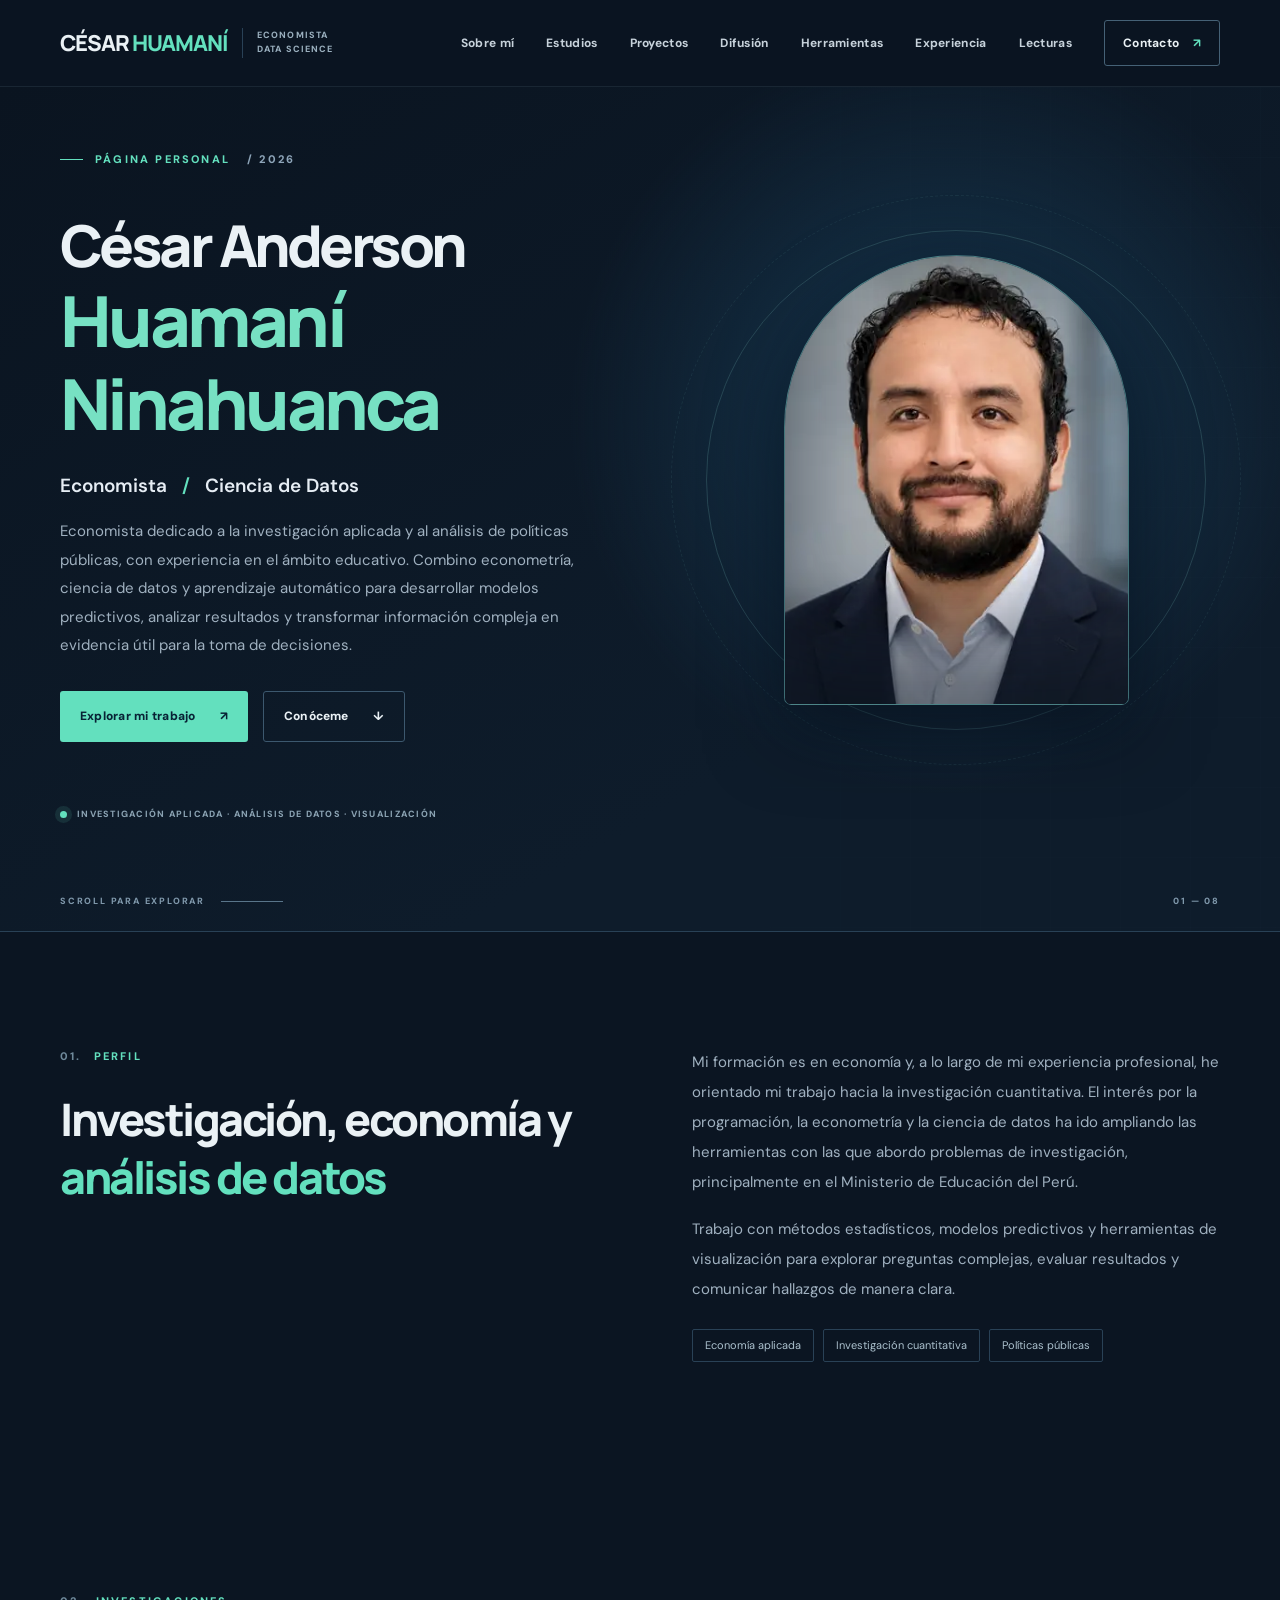
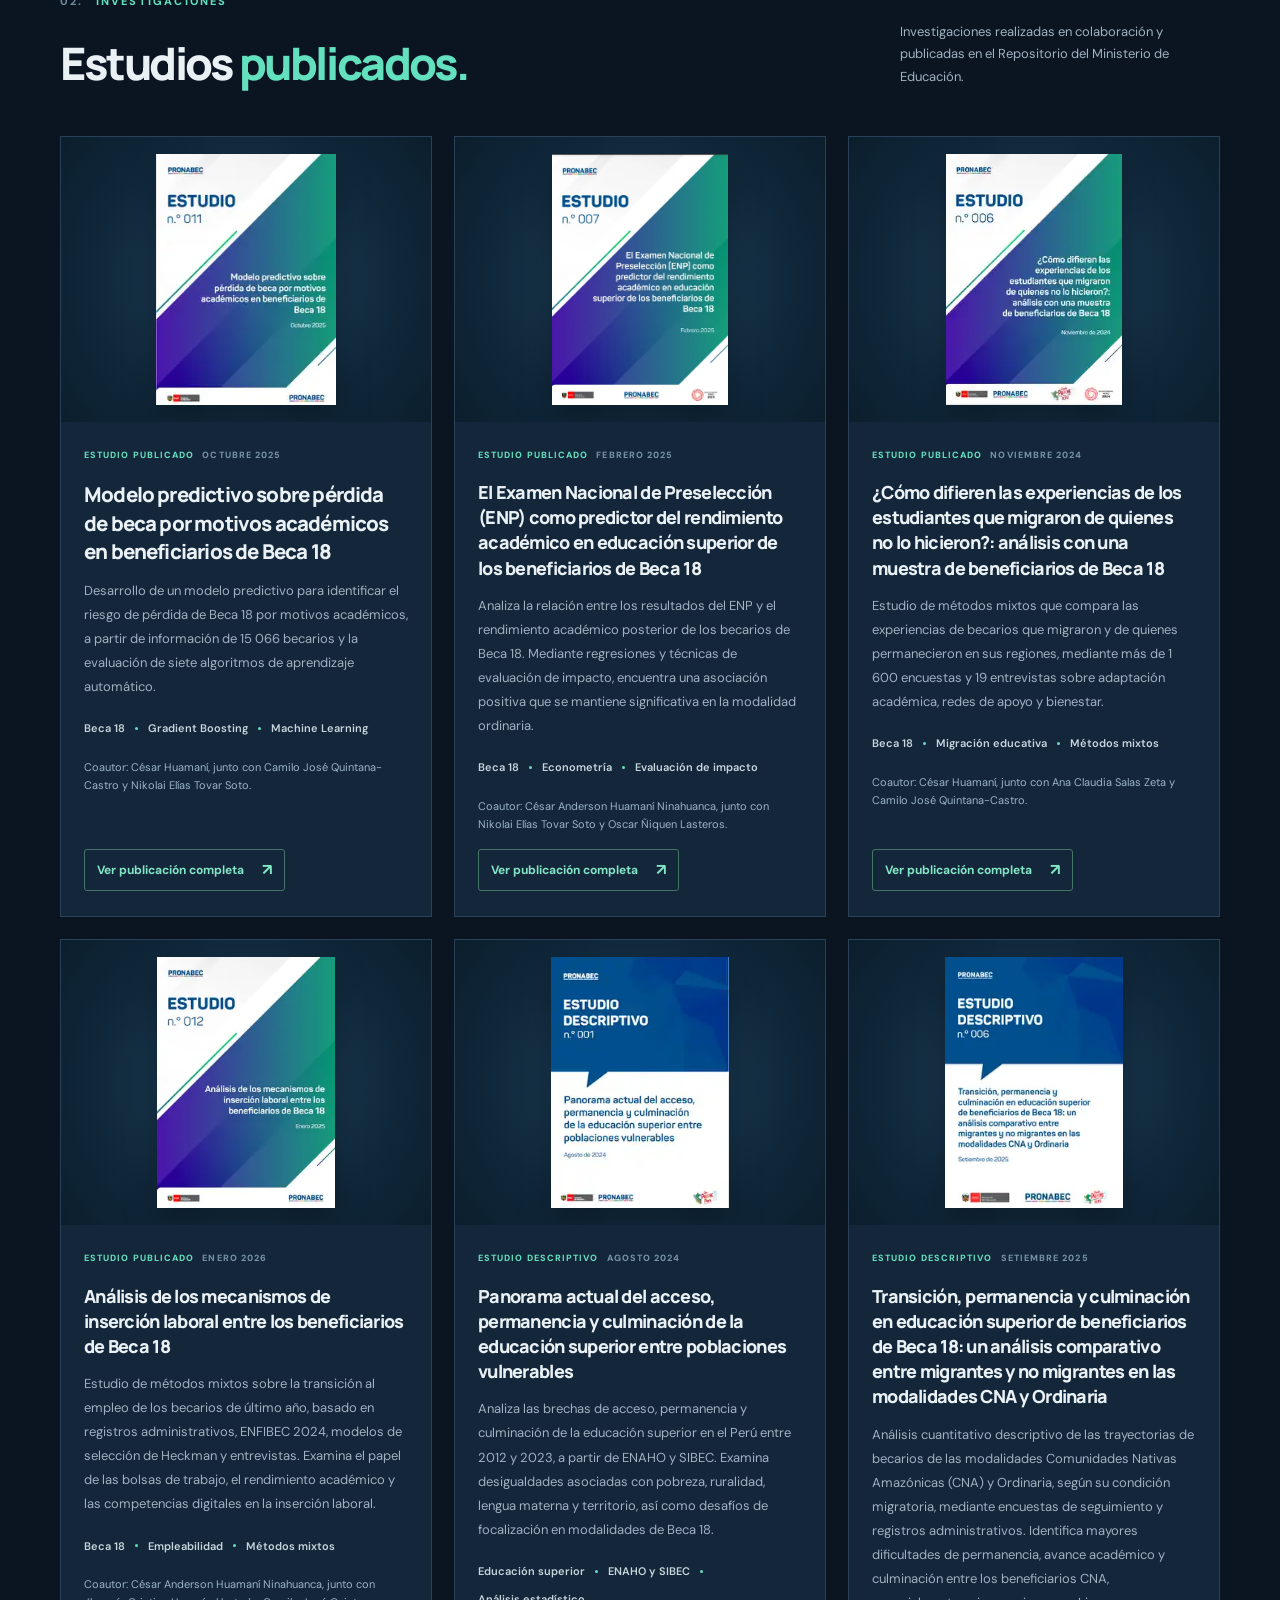
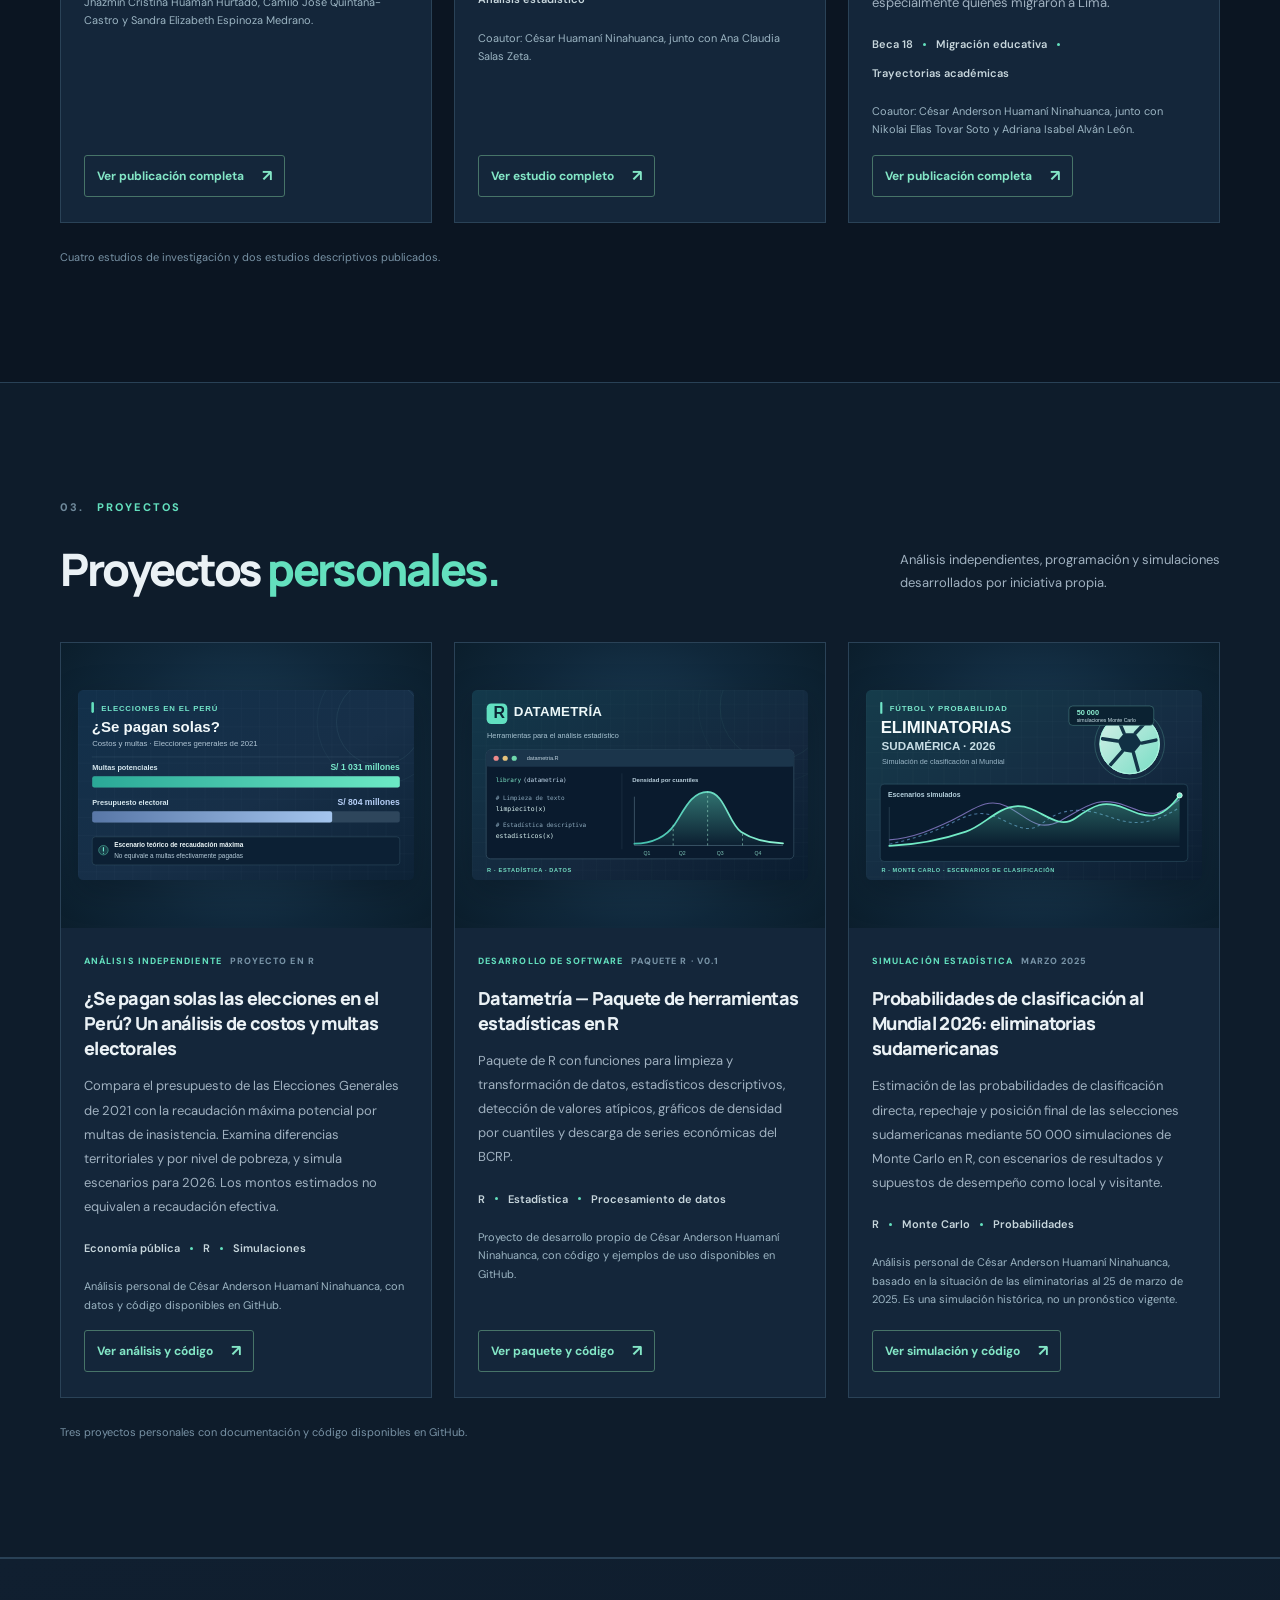
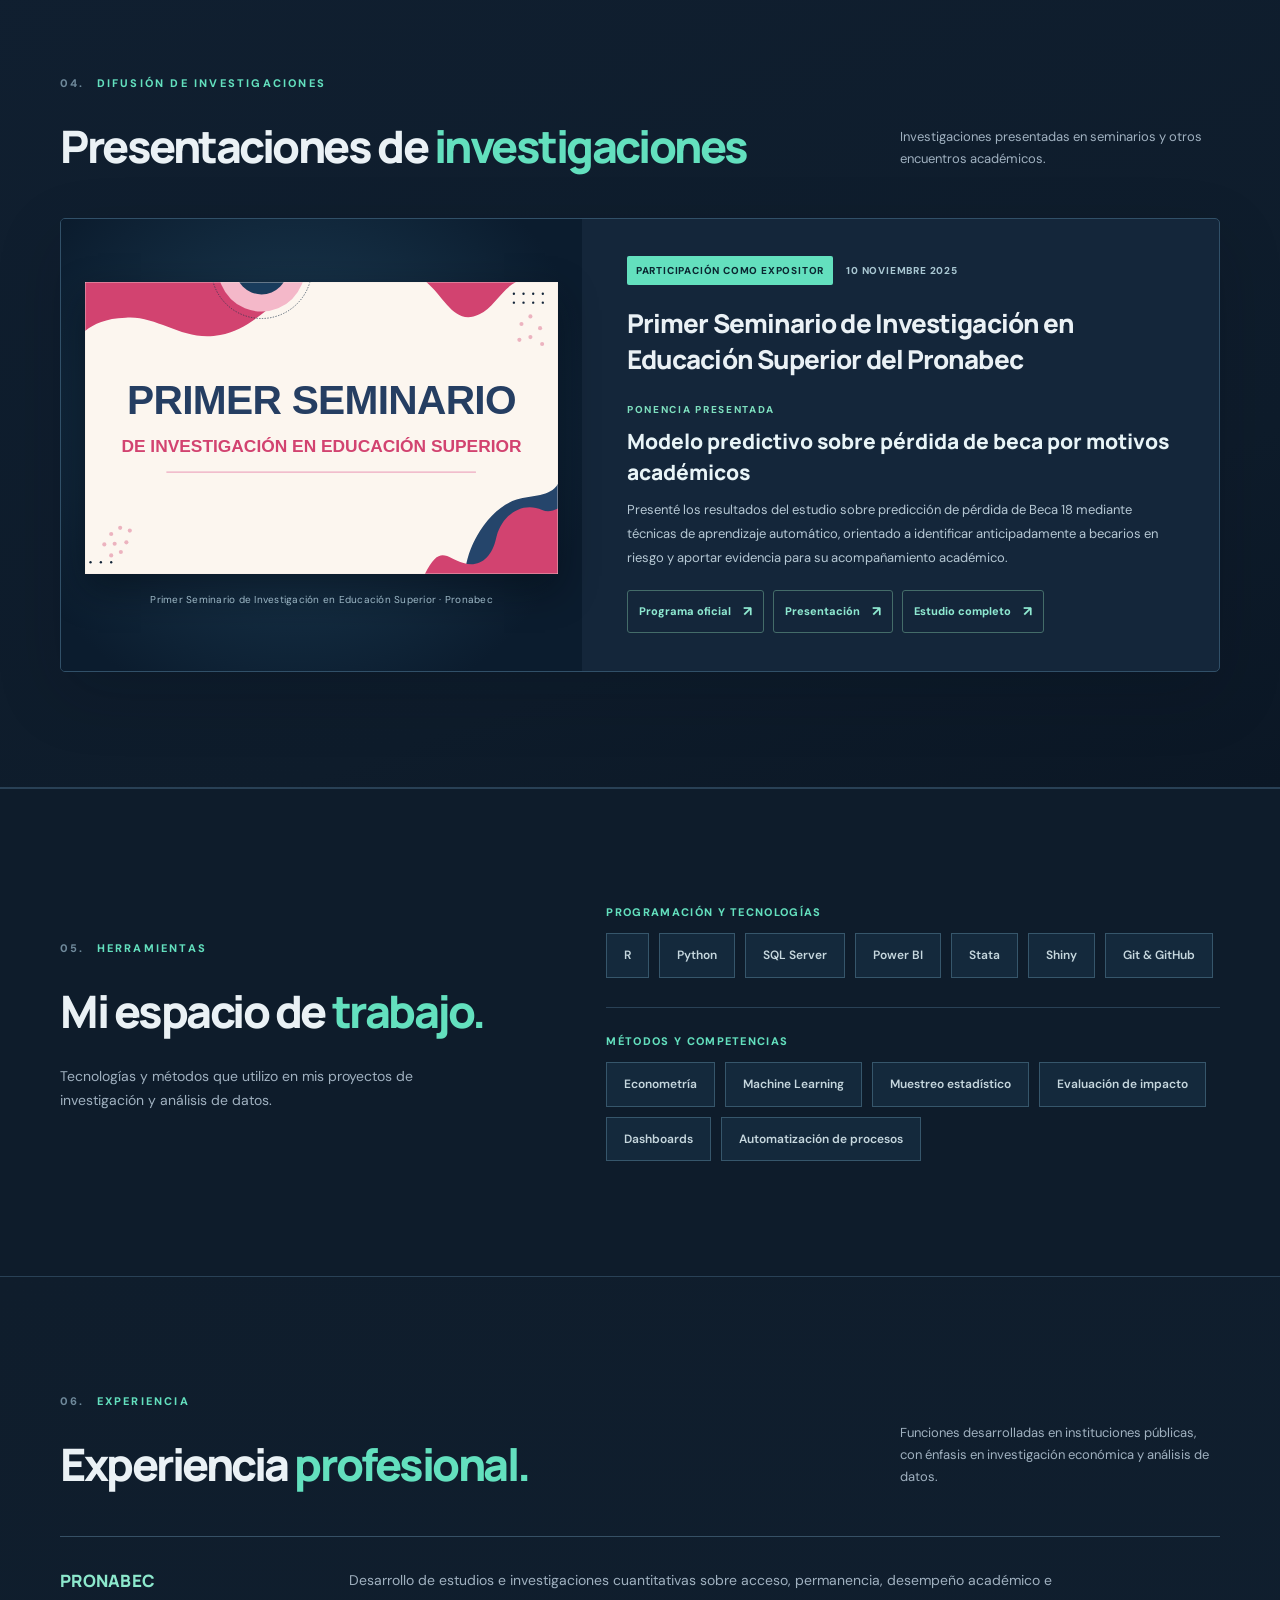
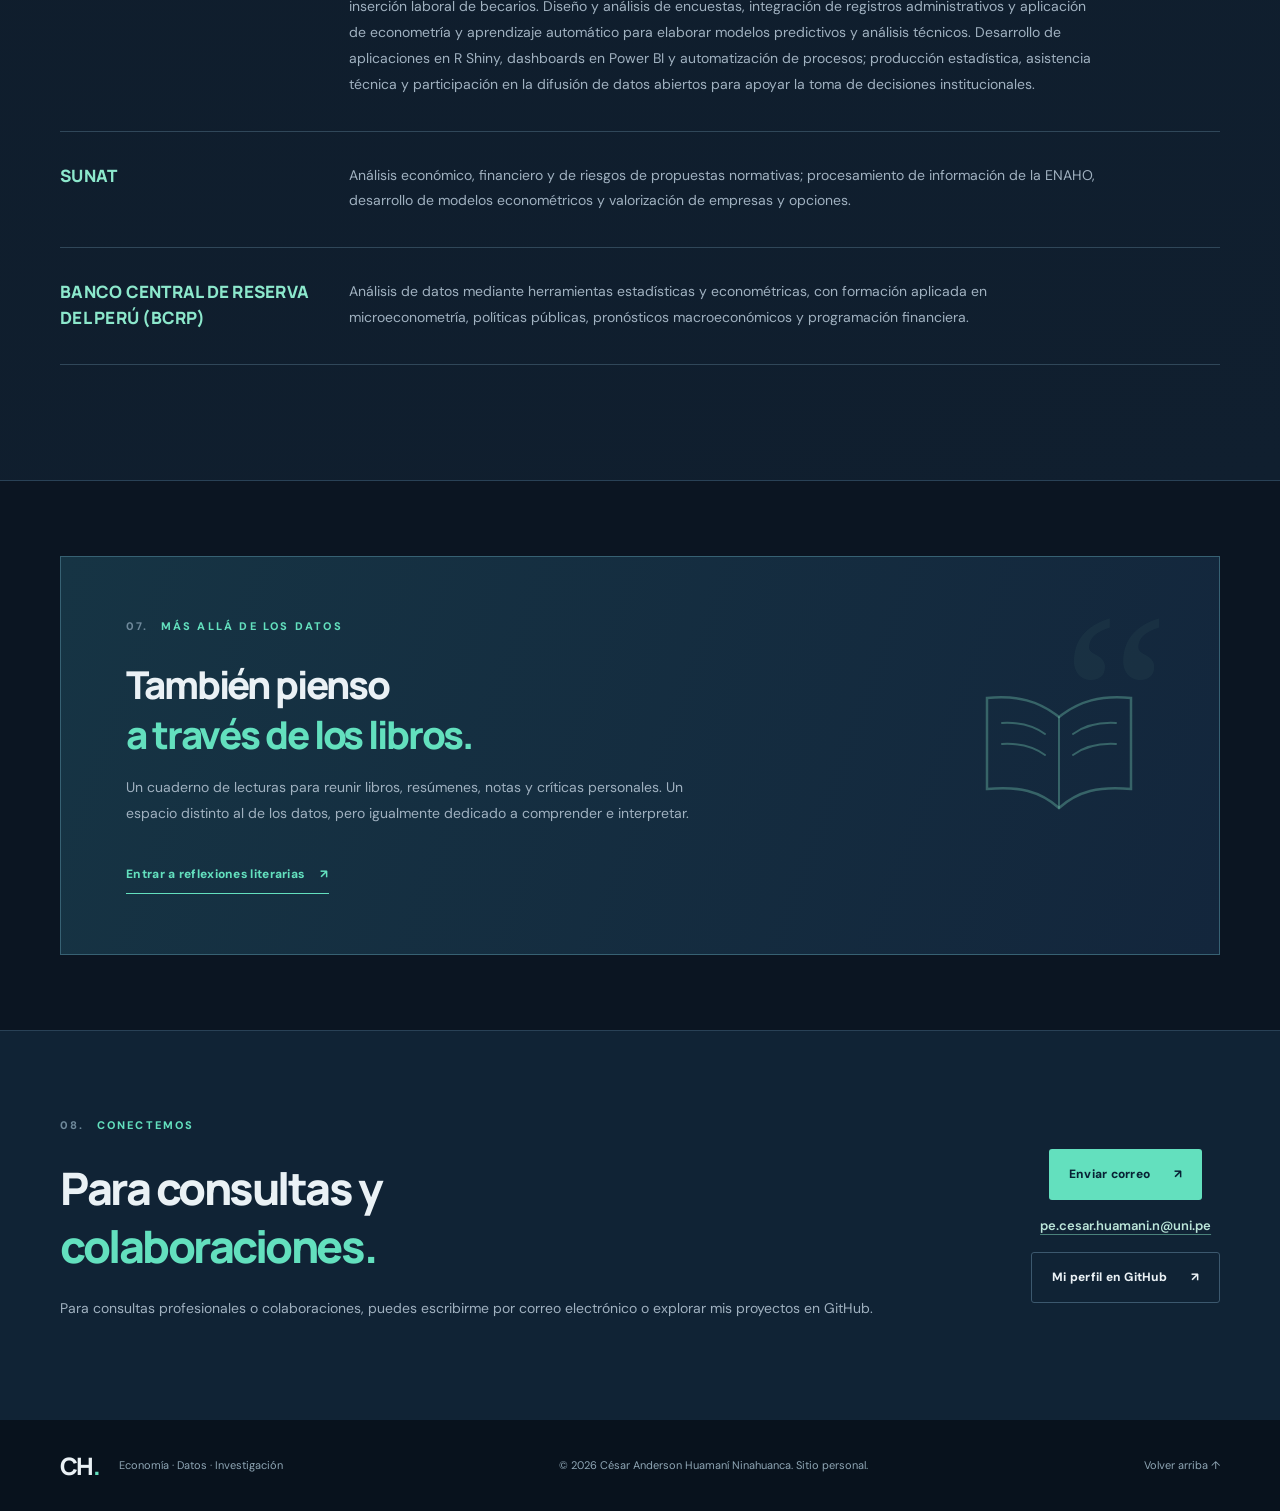
==== commit aafc26aa: "Iniciar Reflexiones literarias: biblioteca, análisis y plantilla de lectura" ====
--- a/index.html
+++ b/index.html
@@ -3,6 +3,7 @@
 <head>
   <meta charset="utf-8">
   <meta name="viewport" content="width=device-width, initial-scale=1">
+  <meta name="google-site-verification" content="wFtDr59W2a3W4id4ztnDBwA9u-1BsSnerxsaB5CQdyc" />
   <meta name="theme-color" content="#0b1522">
   <meta name="description" content="Portafolio de César Anderson Huamaní Ninahuanca: economía aplicada, investigación cuantitativa, ciencia de datos y visualización de información.">
   <meta property="og:type" content="website">
@@ -14,7 +15,7 @@
   <link rel="preconnect" href="https://fonts.googleapis.com">
   <link rel="preconnect" href="https://fonts.gstatic.com" crossorigin>
   <link href="https://fonts.googleapis.com/css2?family=DM+Sans:wght@400;500;600;700&family=Manrope:wght@400;500;600;700;800&display=swap" rel="stylesheet">
-  <link rel="stylesheet" href="styles.css?v=20261116-marca-cesar-huamani">
+  <link rel="stylesheet" href="styles.css?v=20261116-literatura">
   <script src="script.js" defer></script>
 </head>
 <body>
@@ -37,6 +38,7 @@
         <a href="#difusion">Difusión</a>
         <a href="#herramientas">Herramientas</a>
         <a href="#experiencia">Experiencia</a>
+        <a href="lecturas/">Lecturas</a>
         <a class="nav-contact" href="#contacto">Contacto <span aria-hidden="true">↗</span></a>
       </nav>
     </div>
@@ -307,7 +309,7 @@
     <section class="section section-reading" id="lecturas">
       <div class="container reading-panel">
         <div class="reading-ornament" aria-hidden="true">“</div>
-        <div><p class="section-kicker"><span>07.</span> MÁS ALLÁ DE LOS DATOS</p><h2>También pienso<br><em>a través de los libros.</em></h2><p>Estoy preparando un espacio independiente para publicar reflexiones personales sobre literatura, personajes e ideas que merecen seguir conversándose después de cerrar el libro.</p><span class="coming-soon">PRÓXIMAMENTE · REFLEXIONES LITERARIAS</span></div>
+        <div><p class="section-kicker"><span>07.</span> MÁS ALLÁ DE LOS DATOS</p><h2>También pienso<br><em>a través de los libros.</em></h2><p>Un cuaderno de lecturas para reunir libros, resúmenes, notas y críticas personales. Un espacio distinto al de los datos, pero igualmente dedicado a comprender e interpretar.</p><a class="reading-link" href="lecturas/">Entrar a reflexiones literarias <span aria-hidden="true">↗</span></a></div>
         <div class="reading-symbol" aria-hidden="true"><svg viewBox="0 0 190 190" fill="none"><path d="M95 151c-19-17-40-22-72-19V41c30-3 52 3 72 19 20-16 42-22 72-19v91c-32-3-53 2-72 19Z" stroke="currentColor" stroke-width="2.5"/><path d="M95 60v91M38 66c18-1 32 3 43 11M38 87c18-1 32 3 43 11m28-21c11-8 25-12 43-11m-43 32c11-8 25-12 43-11" stroke="currentColor" stroke-width="2" stroke-linecap="round"/></svg></div>
       </div>
     </section>
--- a/styles.css
+++ b/styles.css
@@ -501,3 +501,9 @@
   .header .brand-name {font-size:clamp(16px,4.7vw,22px);}
   .header .brand-caption,.header .brand-rule {display:none;}
 }
+
+/* Enlace a la página editorial de lecturas */
+.section-reading .reading-link{display:inline-flex;align-items:center;gap:16px;border-bottom:1px solid var(--accent);padding:11px 0 9px;color:var(--accent);font-size:12px;font-weight:800;letter-spacing:.025em;margin-top:12px;transition:gap .2s,color .2s}
+.section-reading .reading-link:hover,.section-reading .reading-link:focus-visible{gap:24px;color:#a2ffe4}
+@media(min-width:761px) and (max-width:1100px){.header-inner{gap:10px}.nav{gap:11px}.nav a{font-size:10px}.nav .nav-contact{padding:9px 10px}.header .brand-name{font-size:17px}}
+@media(min-width:761px) and (max-width:850px){.nav{gap:8px}.nav a{font-size:9px}.header .brand-name{font-size:15px}.header .brand{gap:6px}}
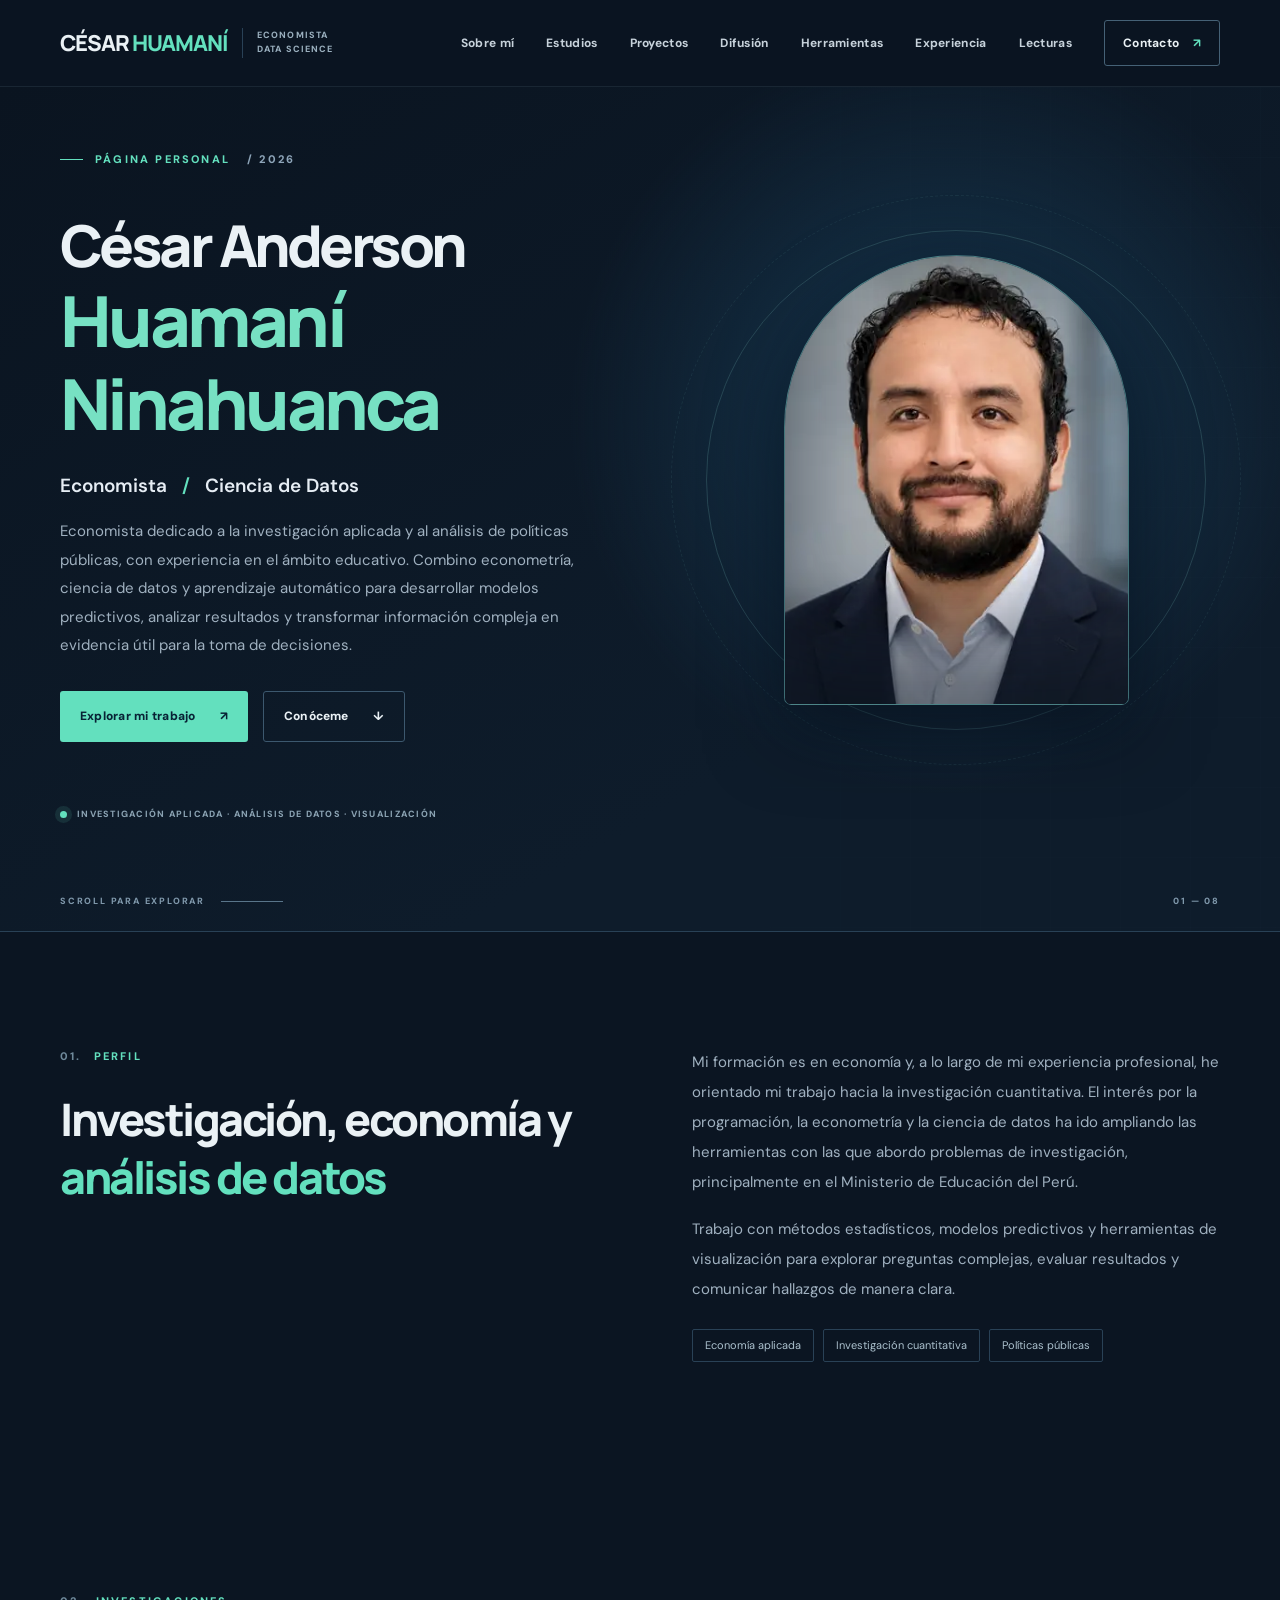
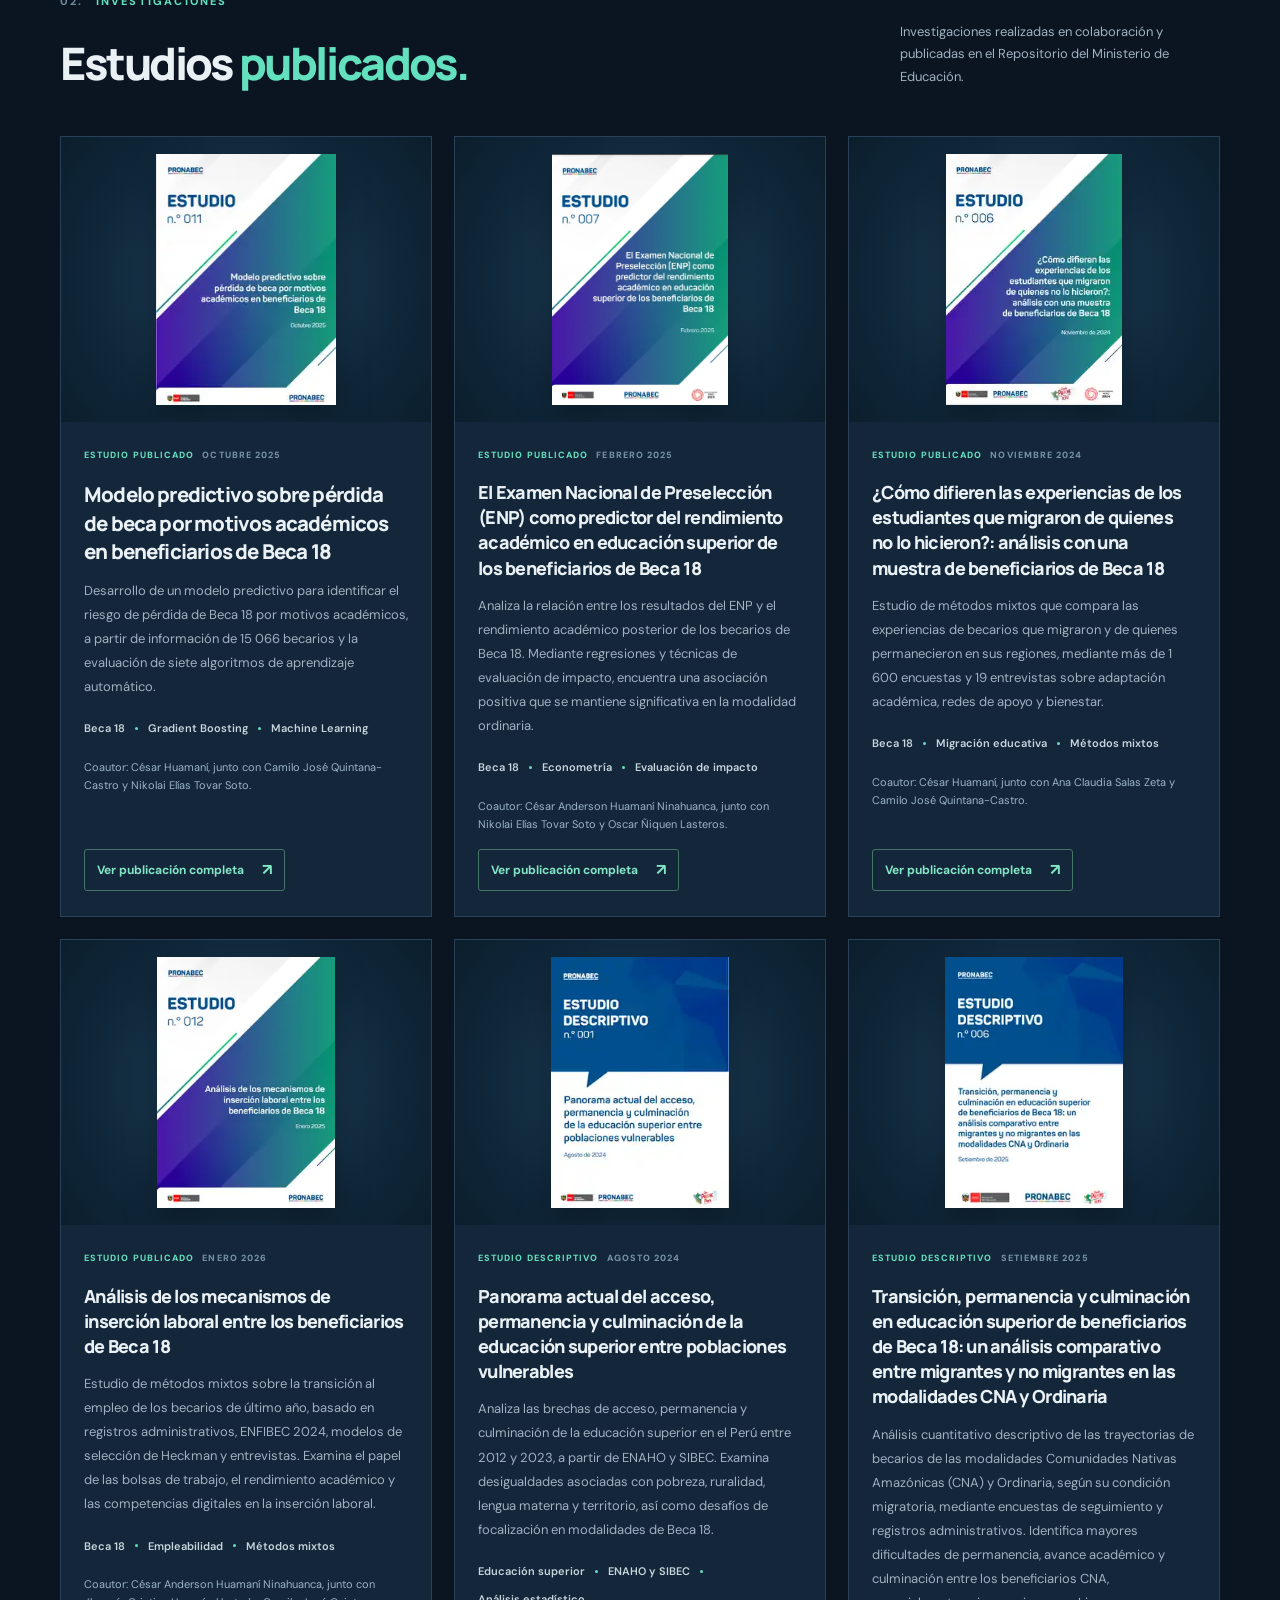
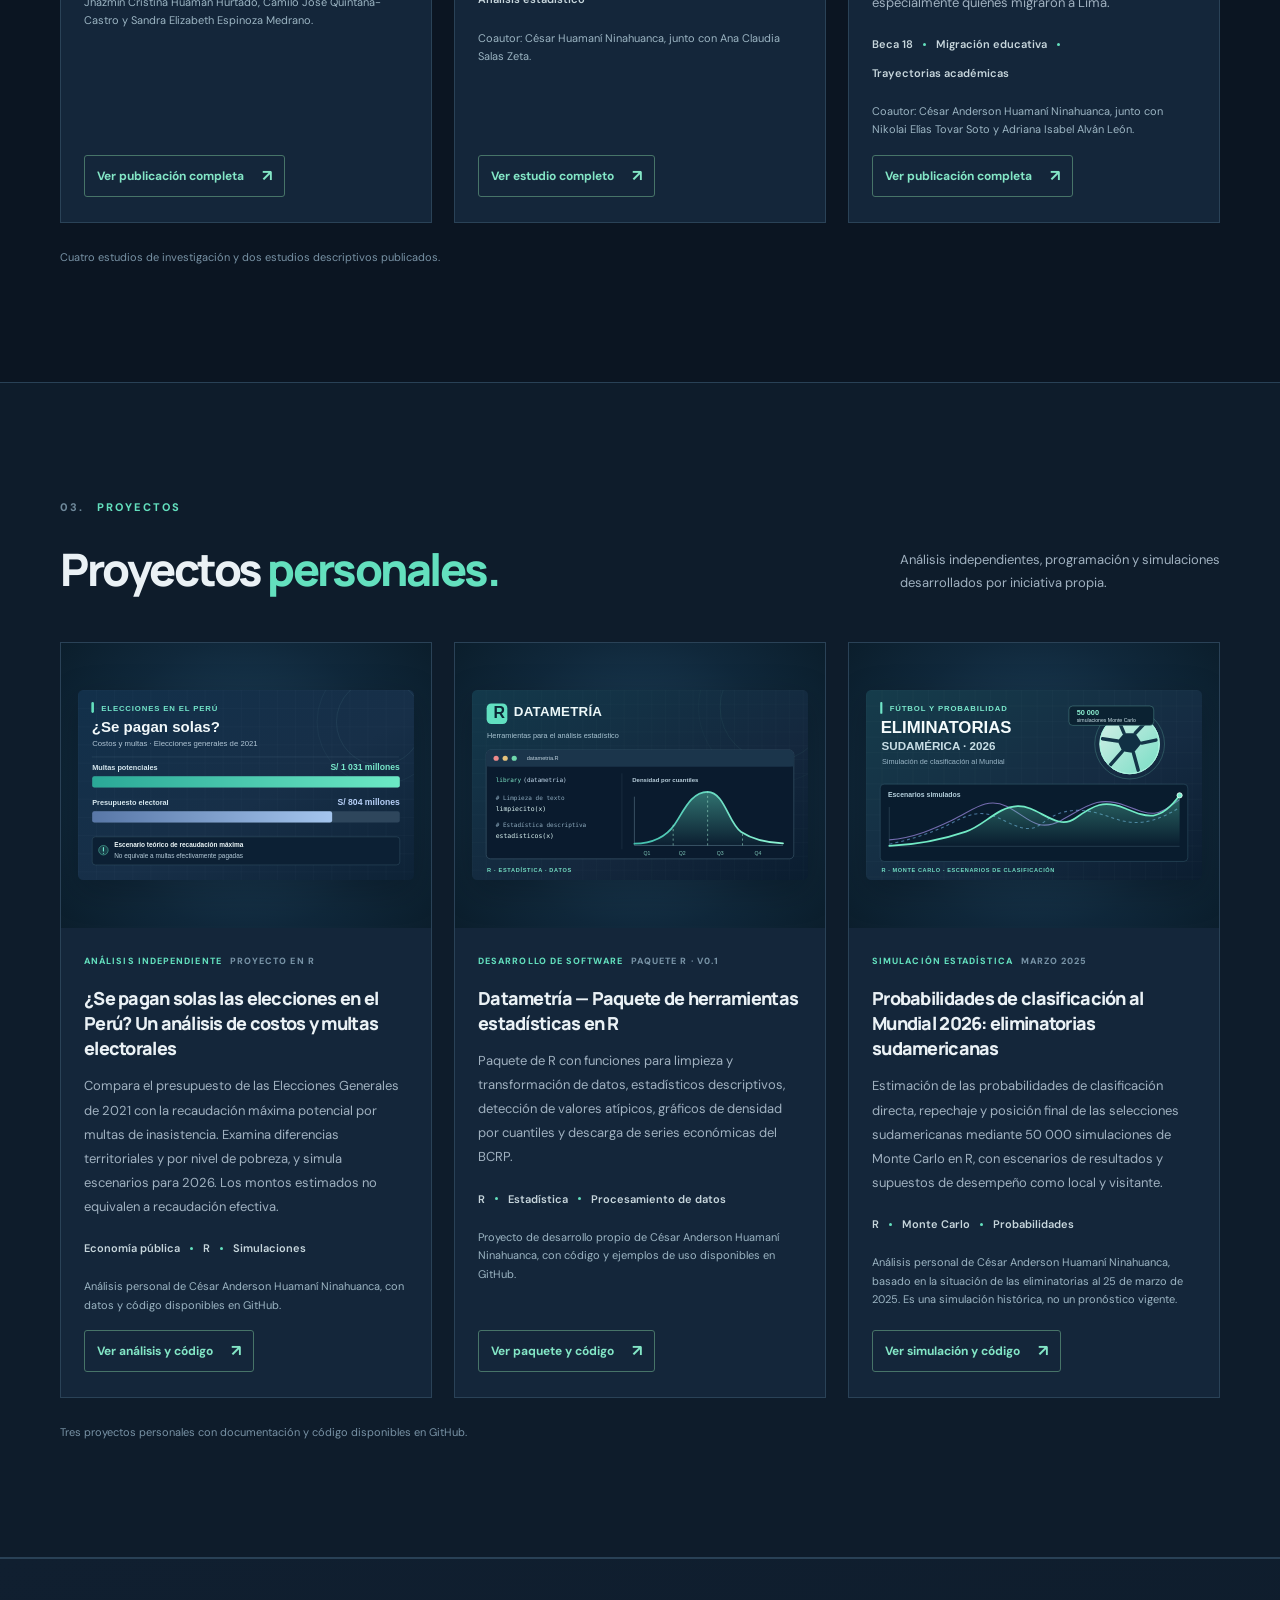
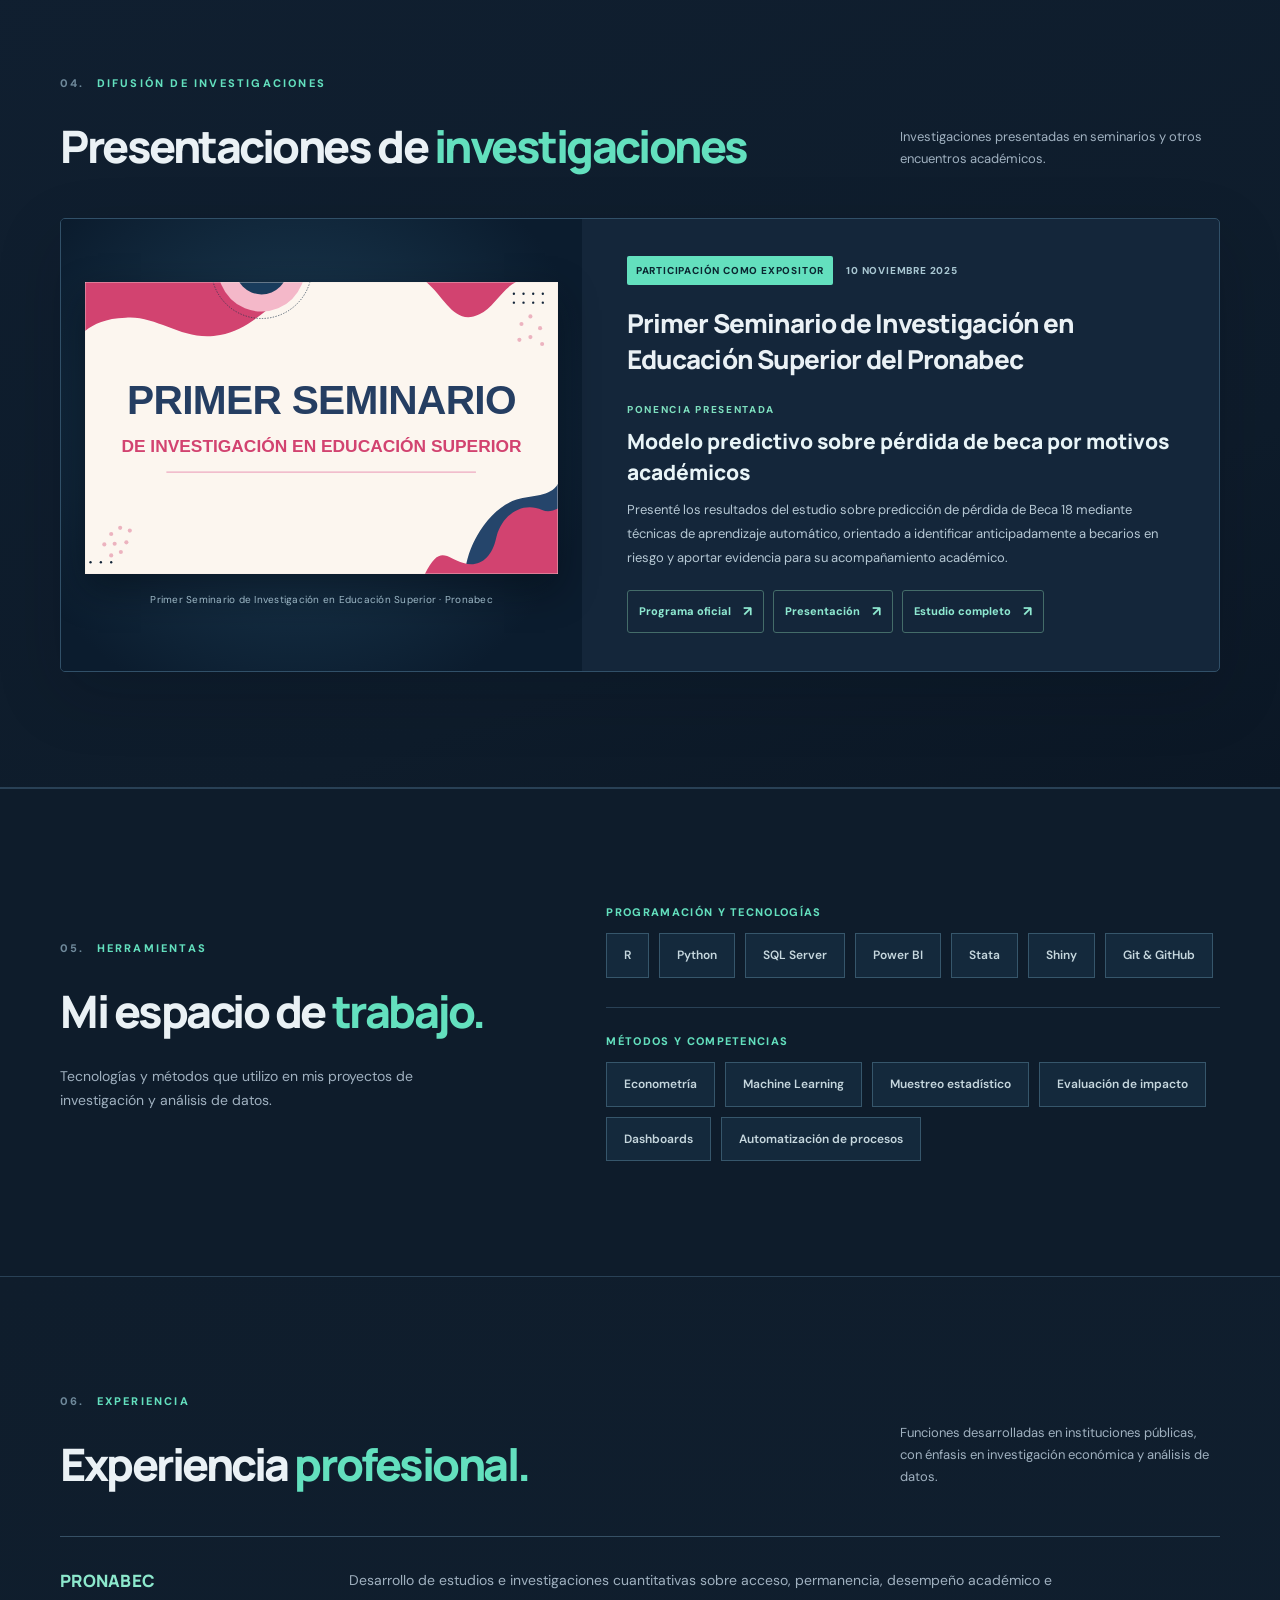
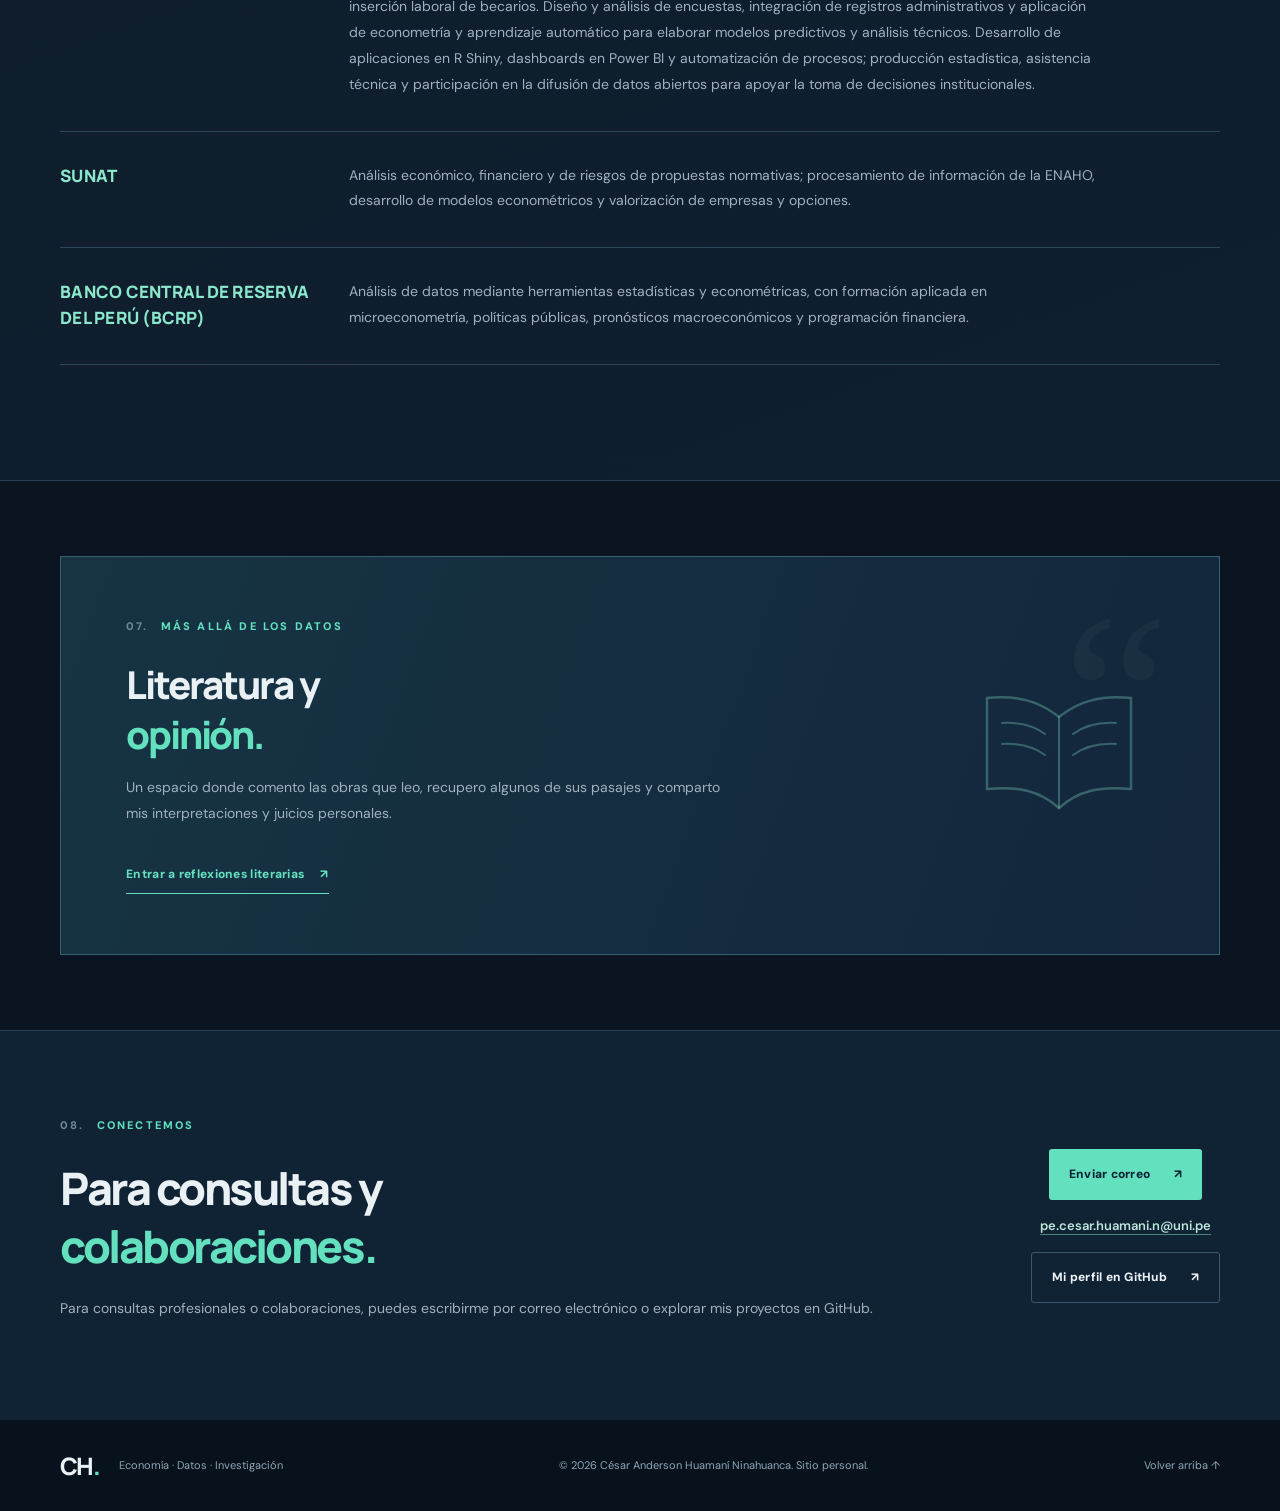
==== commit 81ef7da3: "Actualizar título y descripción de la sección literaria" ====
--- a/index.html
+++ b/index.html
@@ -38,7 +38,7 @@
         <a href="#difusion">Difusión</a>
         <a href="#herramientas">Herramientas</a>
         <a href="#experiencia">Experiencia</a>
-        <a href="lecturas/">Lecturas</a>
+        <a href="lecturas/index.html?v=bitacora-20261116">Lecturas</a>
         <a class="nav-contact" href="#contacto">Contacto <span aria-hidden="true">↗</span></a>
       </nav>
     </div>
@@ -309,7 +309,7 @@
     <section class="section section-reading" id="lecturas">
       <div class="container reading-panel">
         <div class="reading-ornament" aria-hidden="true">“</div>
-        <div><p class="section-kicker"><span>07.</span> MÁS ALLÁ DE LOS DATOS</p><h2>También pienso<br><em>a través de los libros.</em></h2><p>Un cuaderno de lecturas para reunir libros, resúmenes, notas y críticas personales. Un espacio distinto al de los datos, pero igualmente dedicado a comprender e interpretar.</p><a class="reading-link" href="lecturas/">Entrar a reflexiones literarias <span aria-hidden="true">↗</span></a></div>
+        <div><p class="section-kicker"><span>07.</span> MÁS ALLÁ DE LOS DATOS</p><h2>Literatura y<br><em>opinión.</em></h2><p>Un espacio donde comento las obras que leo, recupero algunos de sus pasajes y comparto mis interpretaciones y juicios personales.</p><a class="reading-link" href="lecturas/index.html?v=bitacora-20261116">Entrar a reflexiones literarias <span aria-hidden="true">↗</span></a></div>
         <div class="reading-symbol" aria-hidden="true"><svg viewBox="0 0 190 190" fill="none"><path d="M95 151c-19-17-40-22-72-19V41c30-3 52 3 72 19 20-16 42-22 72-19v91c-32-3-53 2-72 19Z" stroke="currentColor" stroke-width="2.5"/><path d="M95 60v91M38 66c18-1 32 3 43 11M38 87c18-1 32 3 43 11m28-21c11-8 25-12 43-11m-43 32c11-8 25-12 43-11" stroke="currentColor" stroke-width="2" stroke-linecap="round"/></svg></div>
       </div>
     </section>
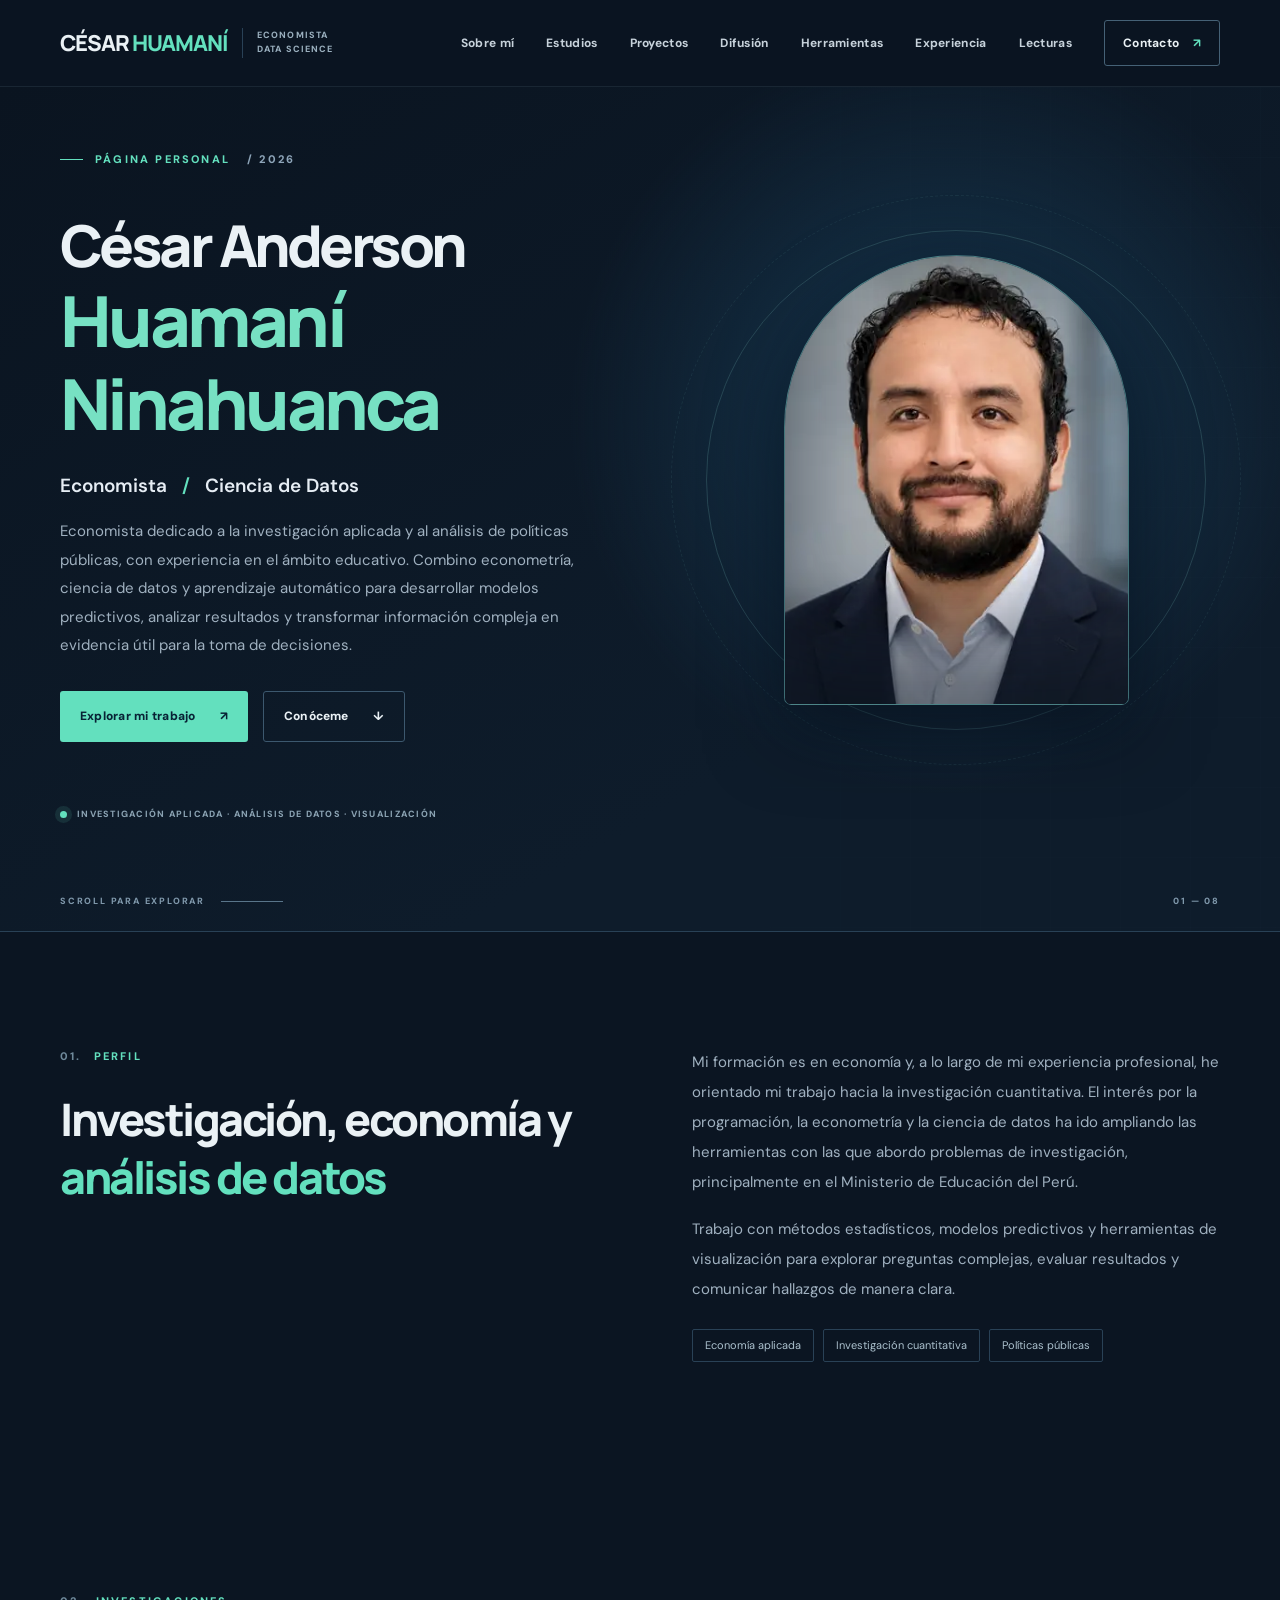
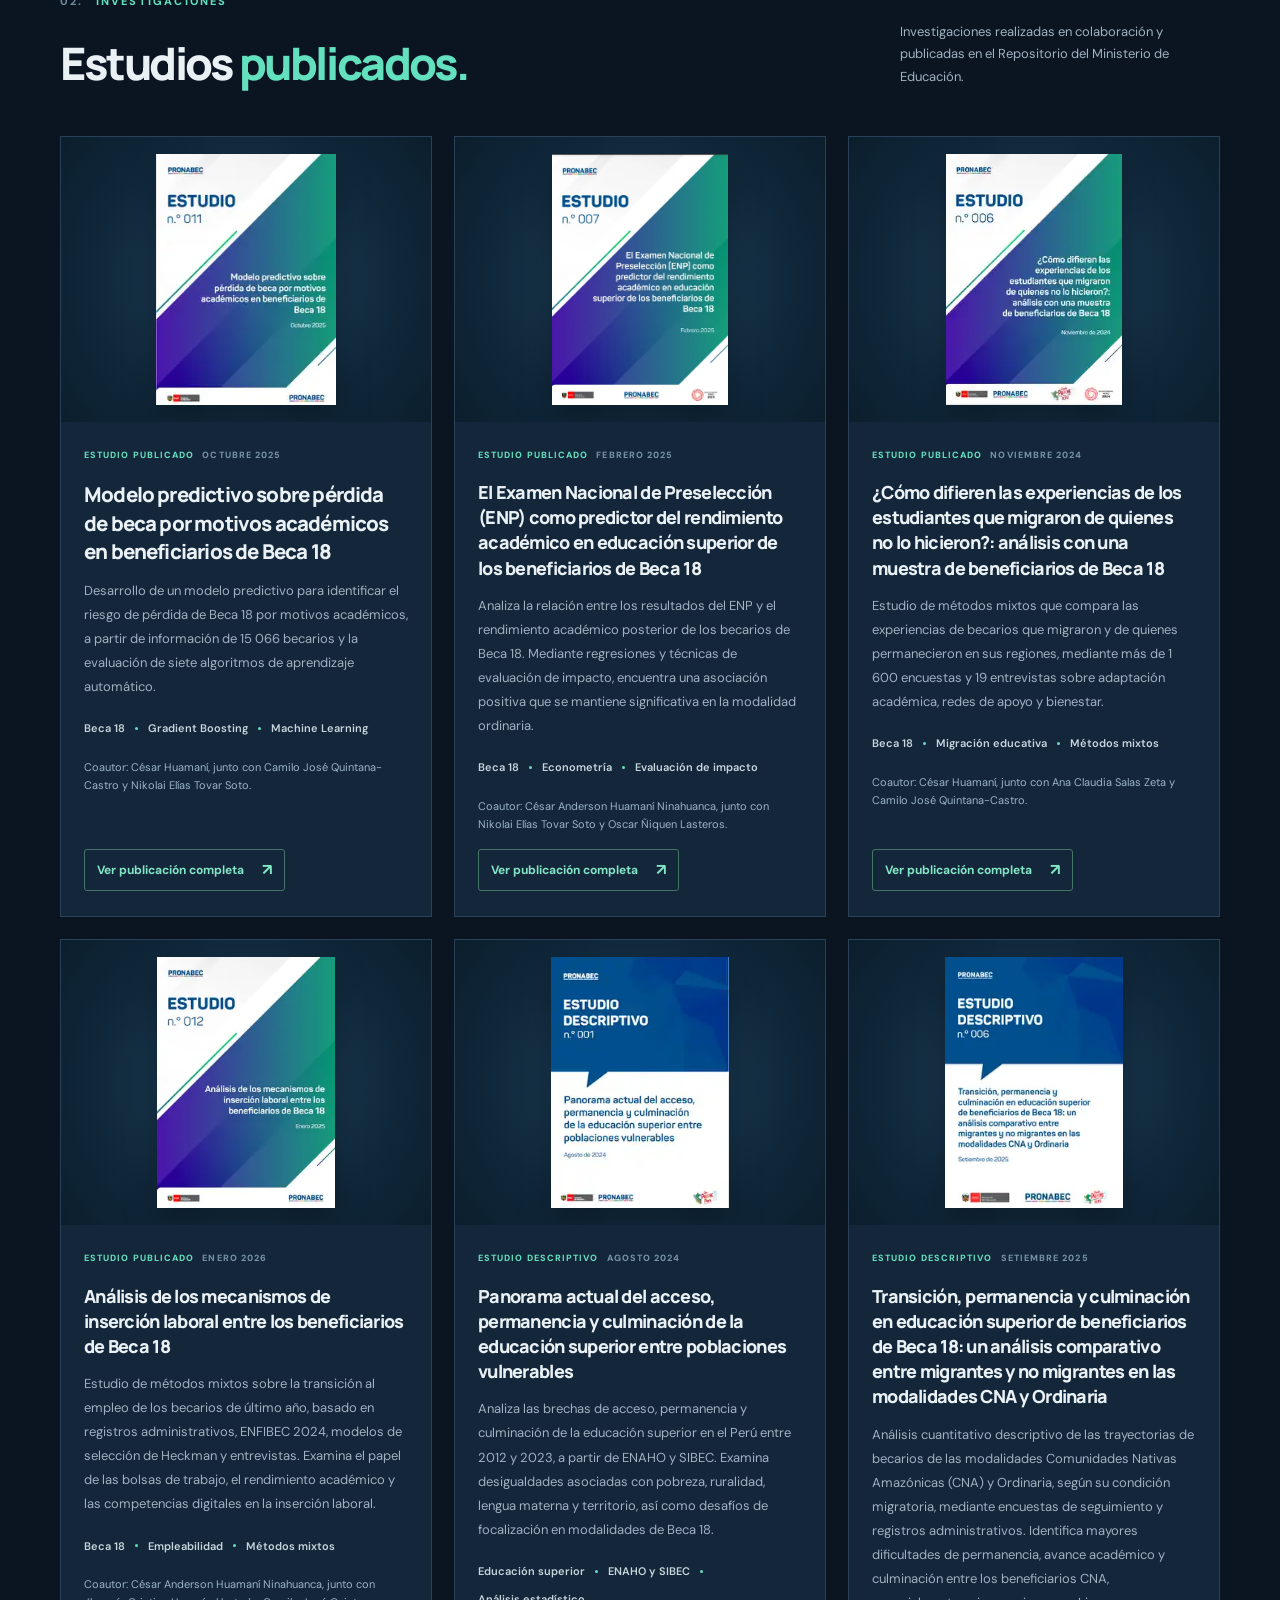
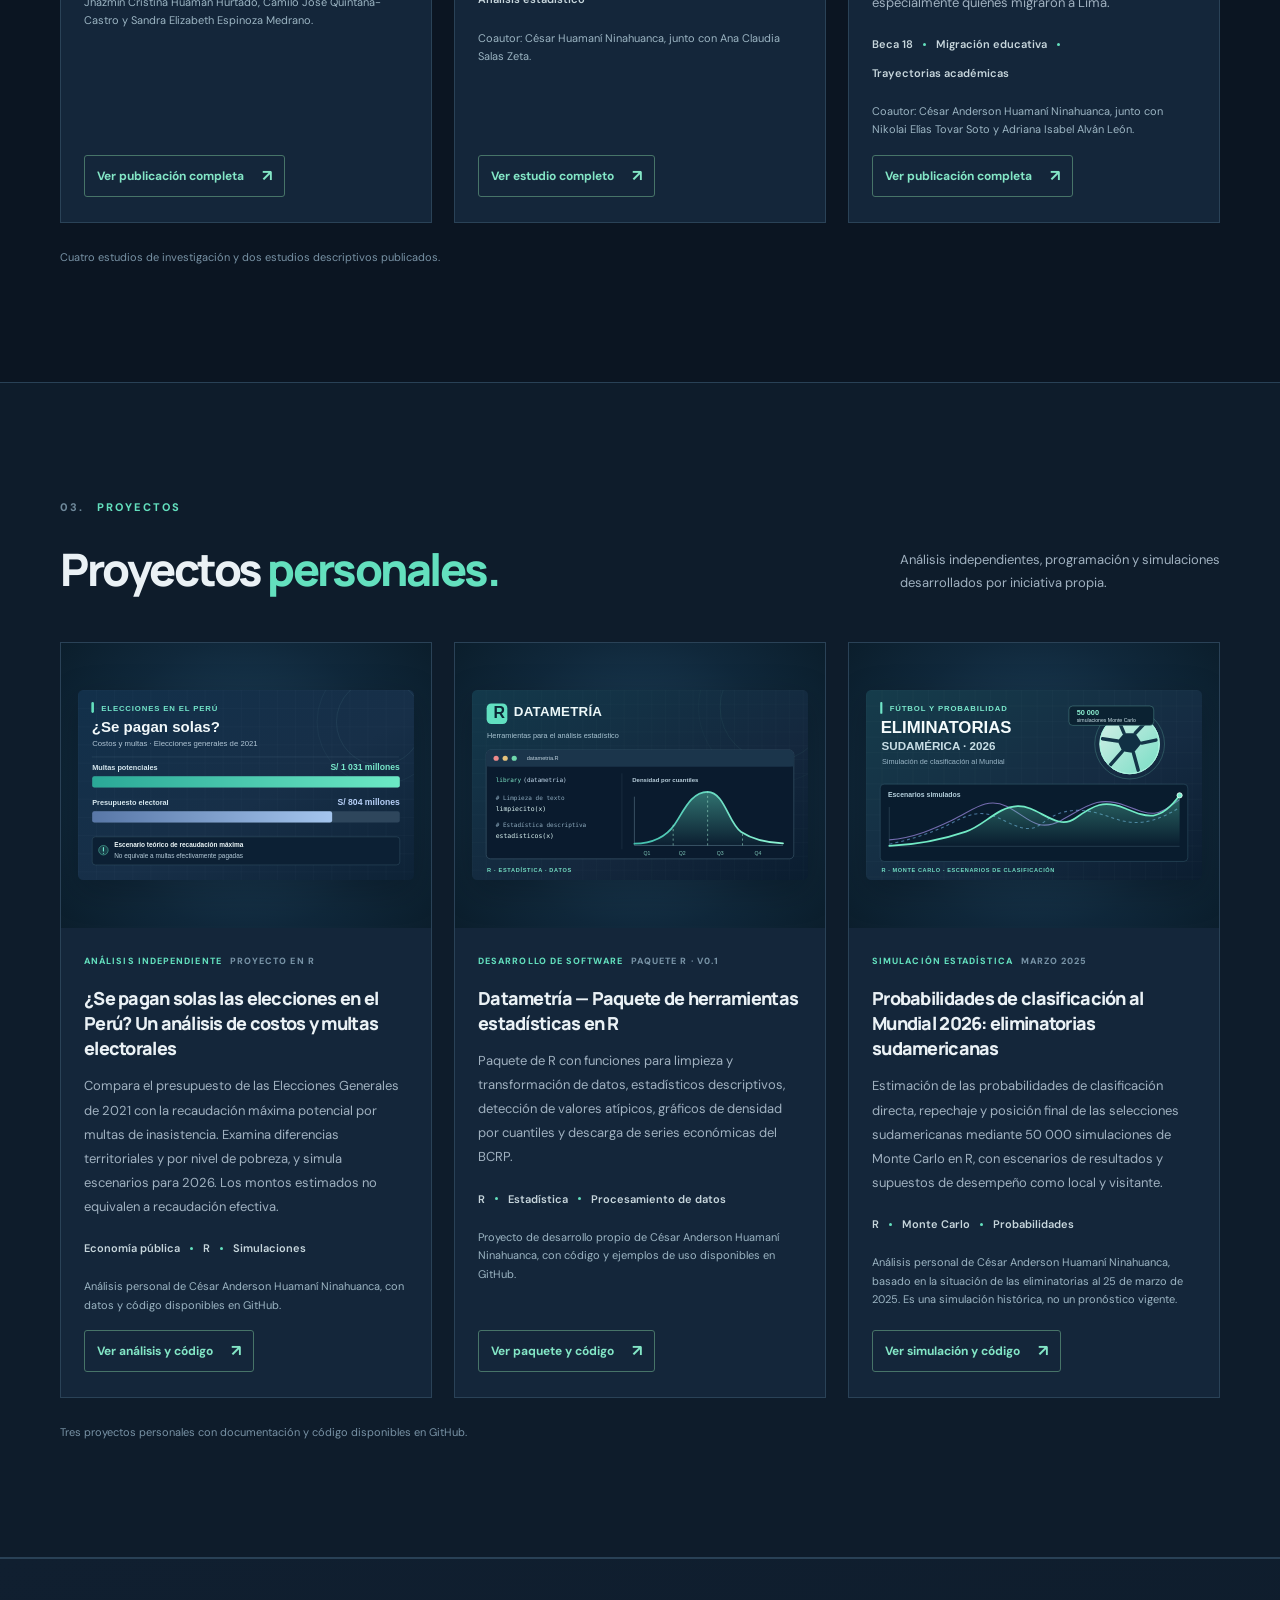
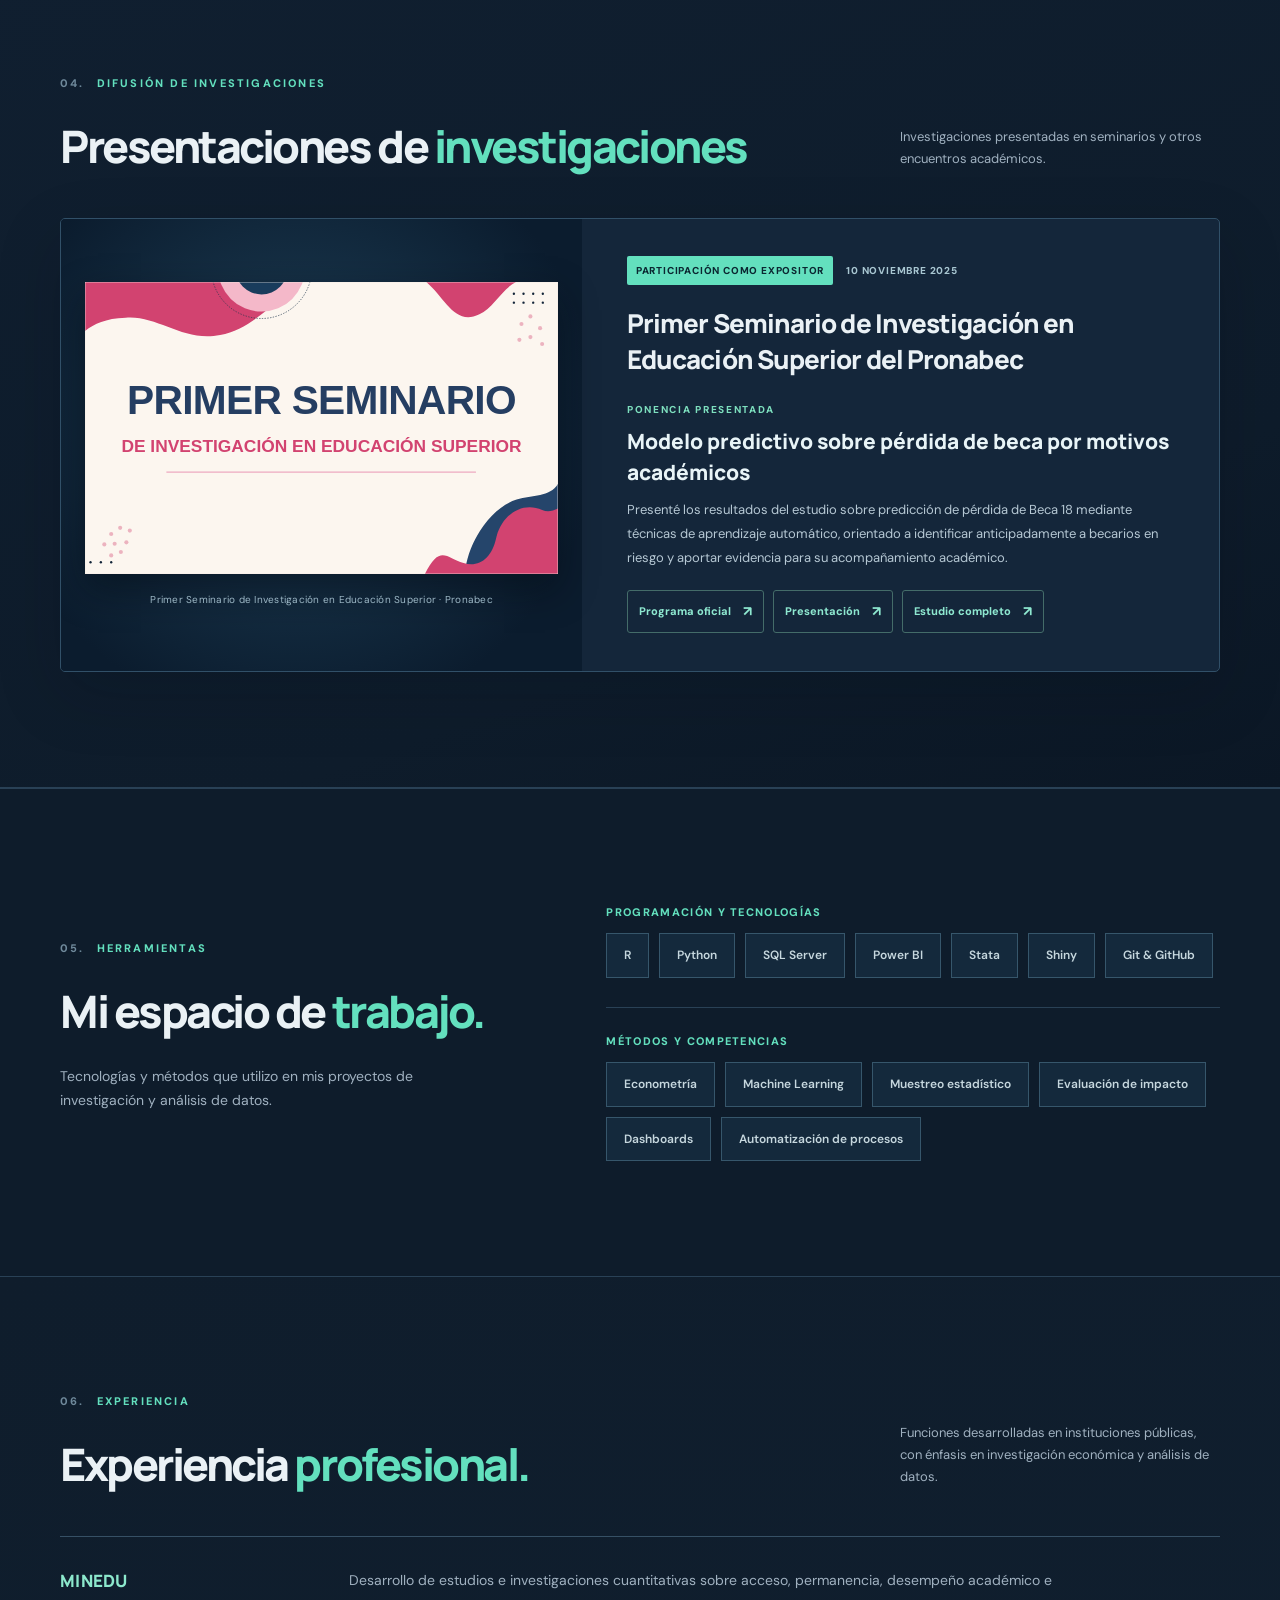
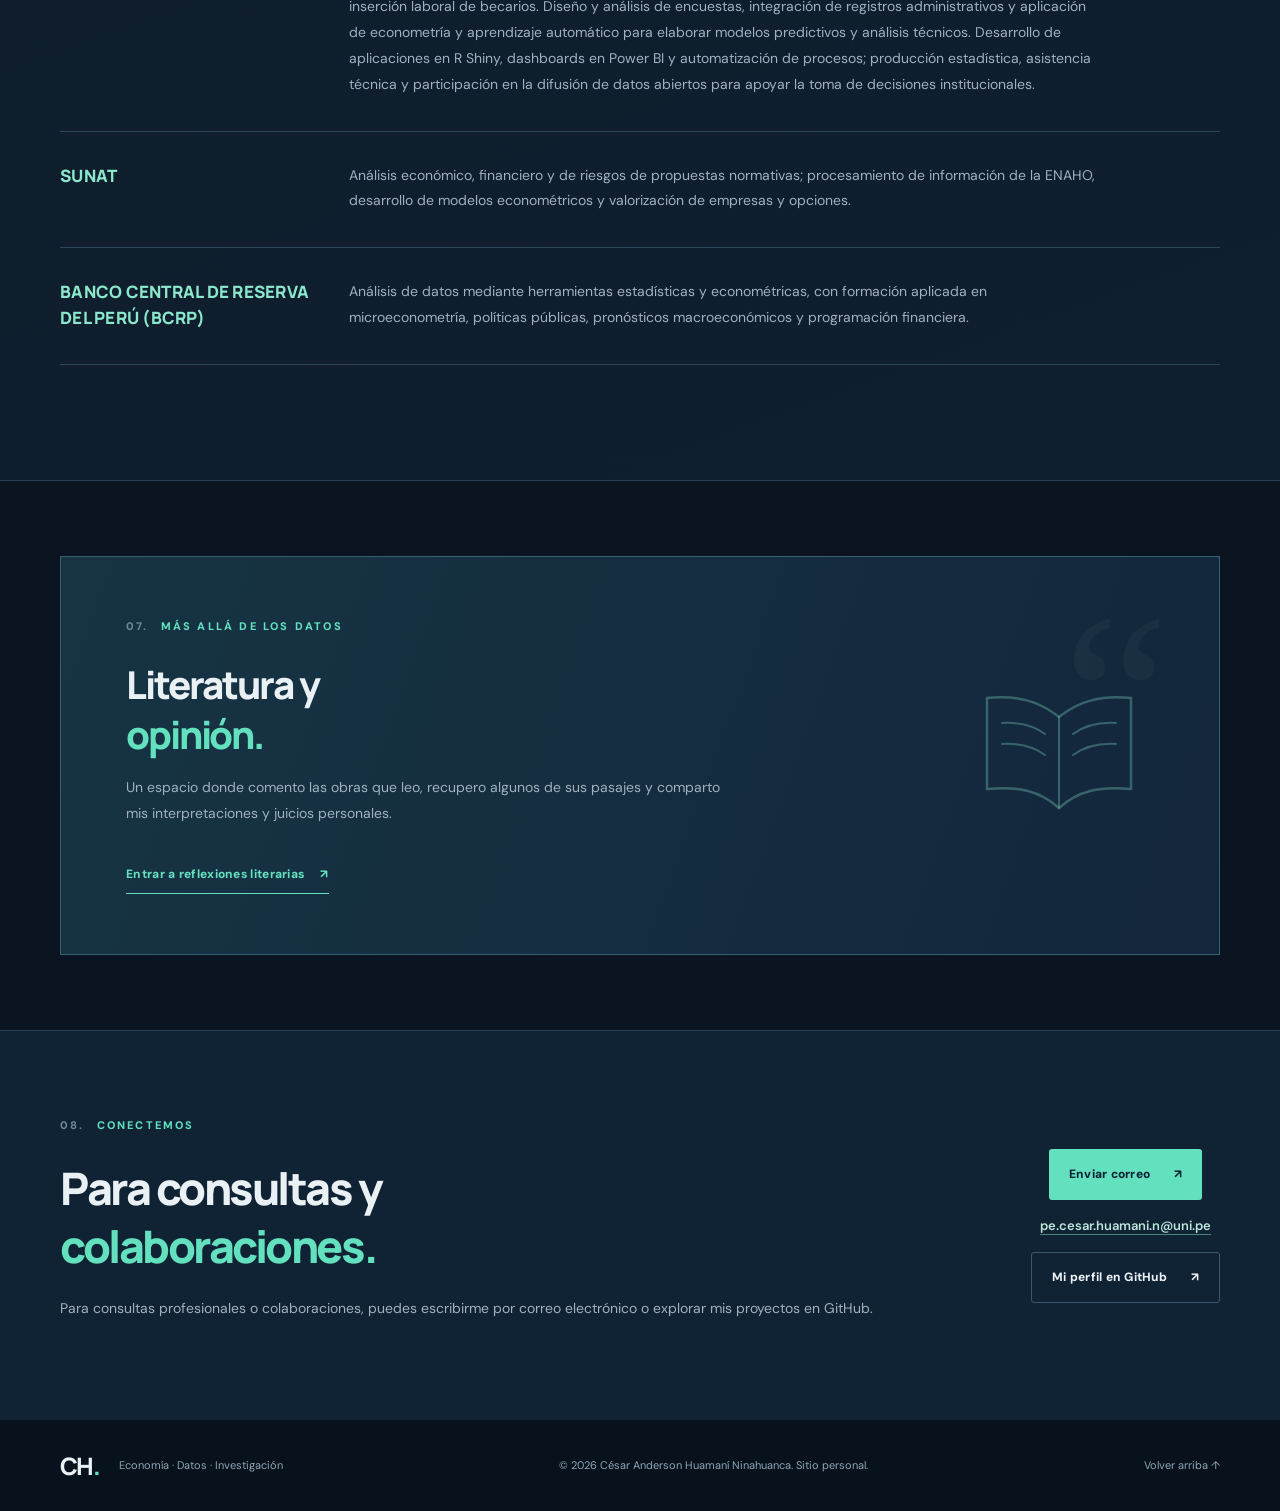
==== commit 94e71d9e: "Actualizar experiencia institucional de PRONABEC a MINEDU" ====
--- a/index.html
+++ b/index.html
@@ -38,7 +38,7 @@
         <a href="#difusion">Difusión</a>
         <a href="#herramientas">Herramientas</a>
         <a href="#experiencia">Experiencia</a>
-        <a href="lecturas/index.html?v=bitacora-20261116">Lecturas</a>
+        <a href="lecturas/">Lecturas</a>
         <a class="nav-contact" href="#contacto">Contacto <span aria-hidden="true">↗</span></a>
       </nav>
     </div>
@@ -291,7 +291,7 @@
         </div>
         <div class="experience-list">
           <article class="experience-item">
-            <h3 class="experience-institution">PRONABEC</h3>
+            <h3 class="experience-institution">MINEDU</h3>
             <p>Desarrollo de estudios e investigaciones cuantitativas sobre acceso, permanencia, desempeño académico e inserción laboral de becarios. Diseño y análisis de encuestas, integración de registros administrativos y aplicación de econometría y aprendizaje automático para elaborar modelos predictivos y análisis técnicos. Desarrollo de aplicaciones en R Shiny, dashboards en Power BI y automatización de procesos; producción estadística, asistencia técnica y participación en la difusión de datos abiertos para apoyar la toma de decisiones institucionales.</p>
           </article>
           <article class="experience-item">
@@ -309,7 +309,7 @@
     <section class="section section-reading" id="lecturas">
       <div class="container reading-panel">
         <div class="reading-ornament" aria-hidden="true">“</div>
-        <div><p class="section-kicker"><span>07.</span> MÁS ALLÁ DE LOS DATOS</p><h2>Literatura y<br><em>opinión.</em></h2><p>Un espacio donde comento las obras que leo, recupero algunos de sus pasajes y comparto mis interpretaciones y juicios personales.</p><a class="reading-link" href="lecturas/index.html?v=bitacora-20261116">Entrar a reflexiones literarias <span aria-hidden="true">↗</span></a></div>
+        <div><p class="section-kicker"><span>07.</span> MÁS ALLÁ DE LOS DATOS</p><h2>Literatura y<br><em>opinión.</em></h2><p>Un espacio donde comento las obras que leo, recupero algunos de sus pasajes y comparto mis interpretaciones y juicios personales.</p><a class="reading-link" href="lecturas/">Entrar a reflexiones literarias <span aria-hidden="true">↗</span></a></div>
         <div class="reading-symbol" aria-hidden="true"><svg viewBox="0 0 190 190" fill="none"><path d="M95 151c-19-17-40-22-72-19V41c30-3 52 3 72 19 20-16 42-22 72-19v91c-32-3-53 2-72 19Z" stroke="currentColor" stroke-width="2.5"/><path d="M95 60v91M38 66c18-1 32 3 43 11M38 87c18-1 32 3 43 11m28-21c11-8 25-12 43-11m-43 32c11-8 25-12 43-11" stroke="currentColor" stroke-width="2" stroke-linecap="round"/></svg></div>
       </div>
     </section>
